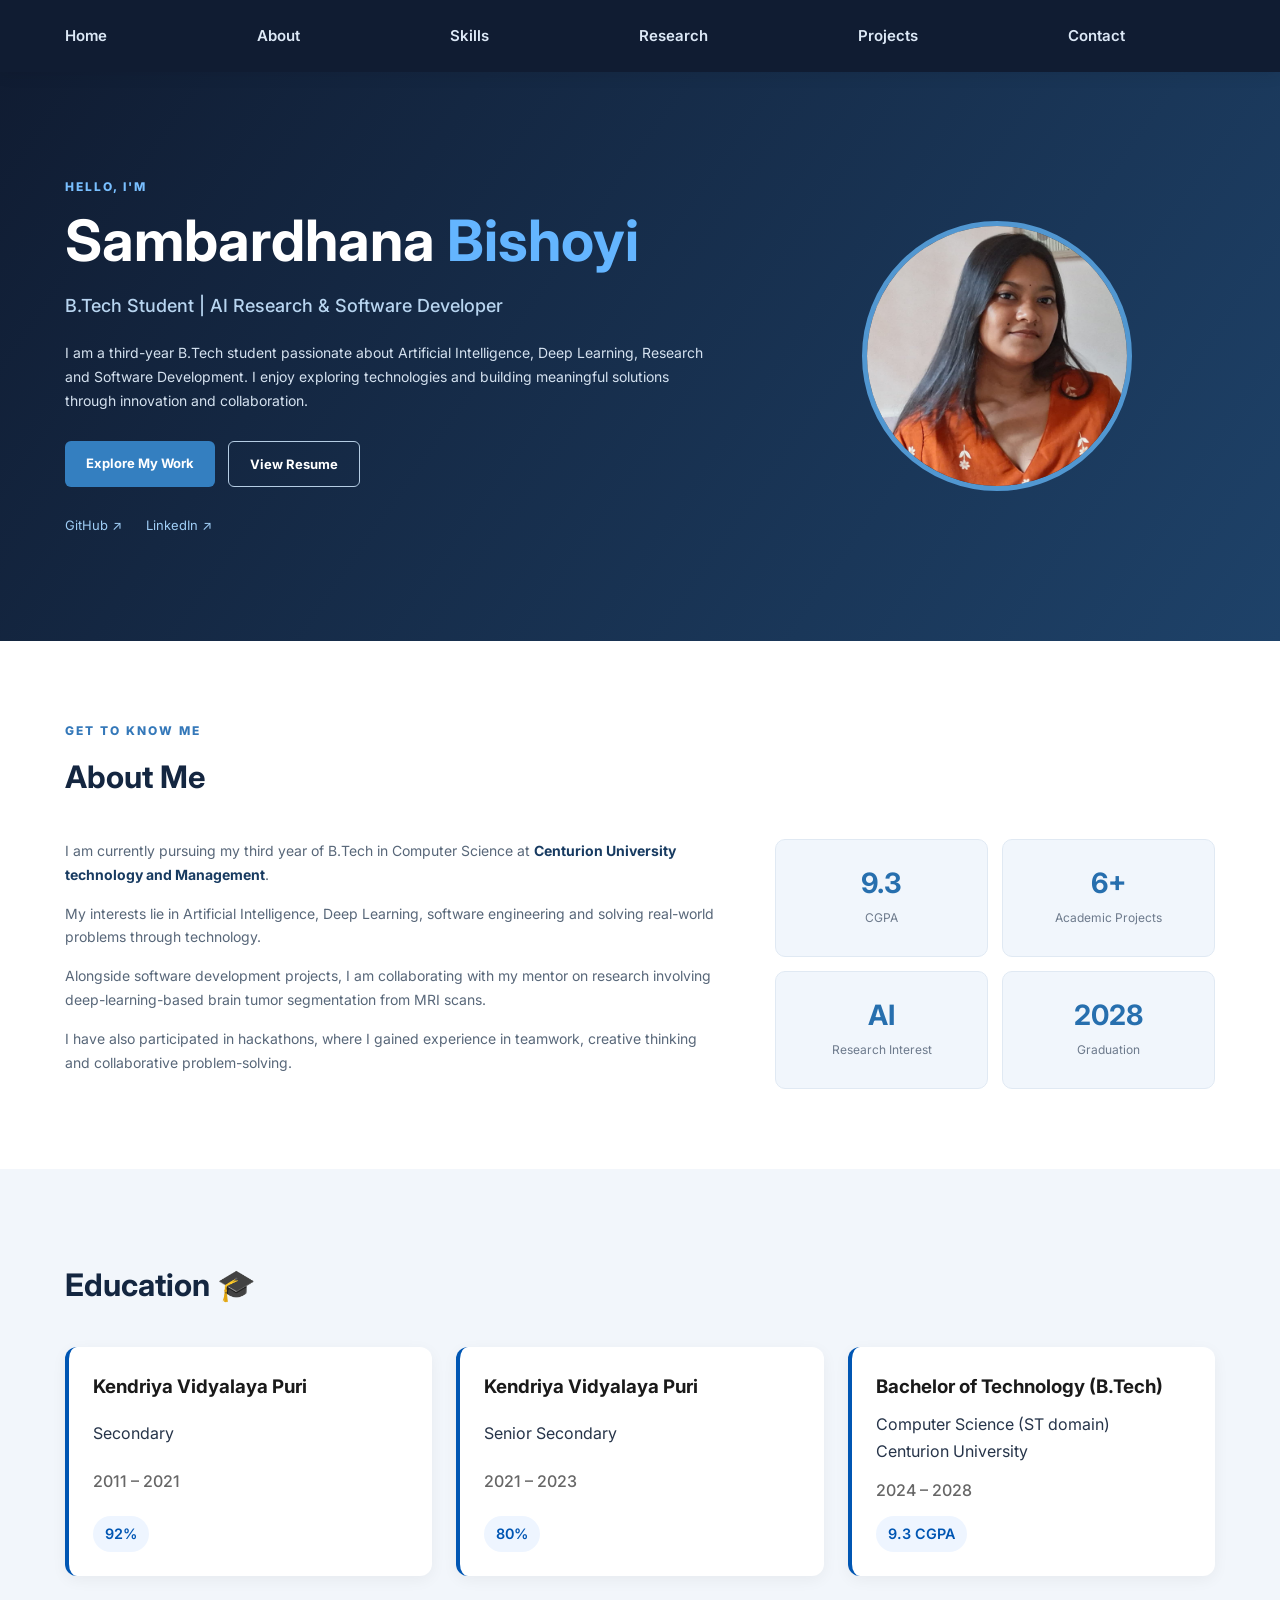
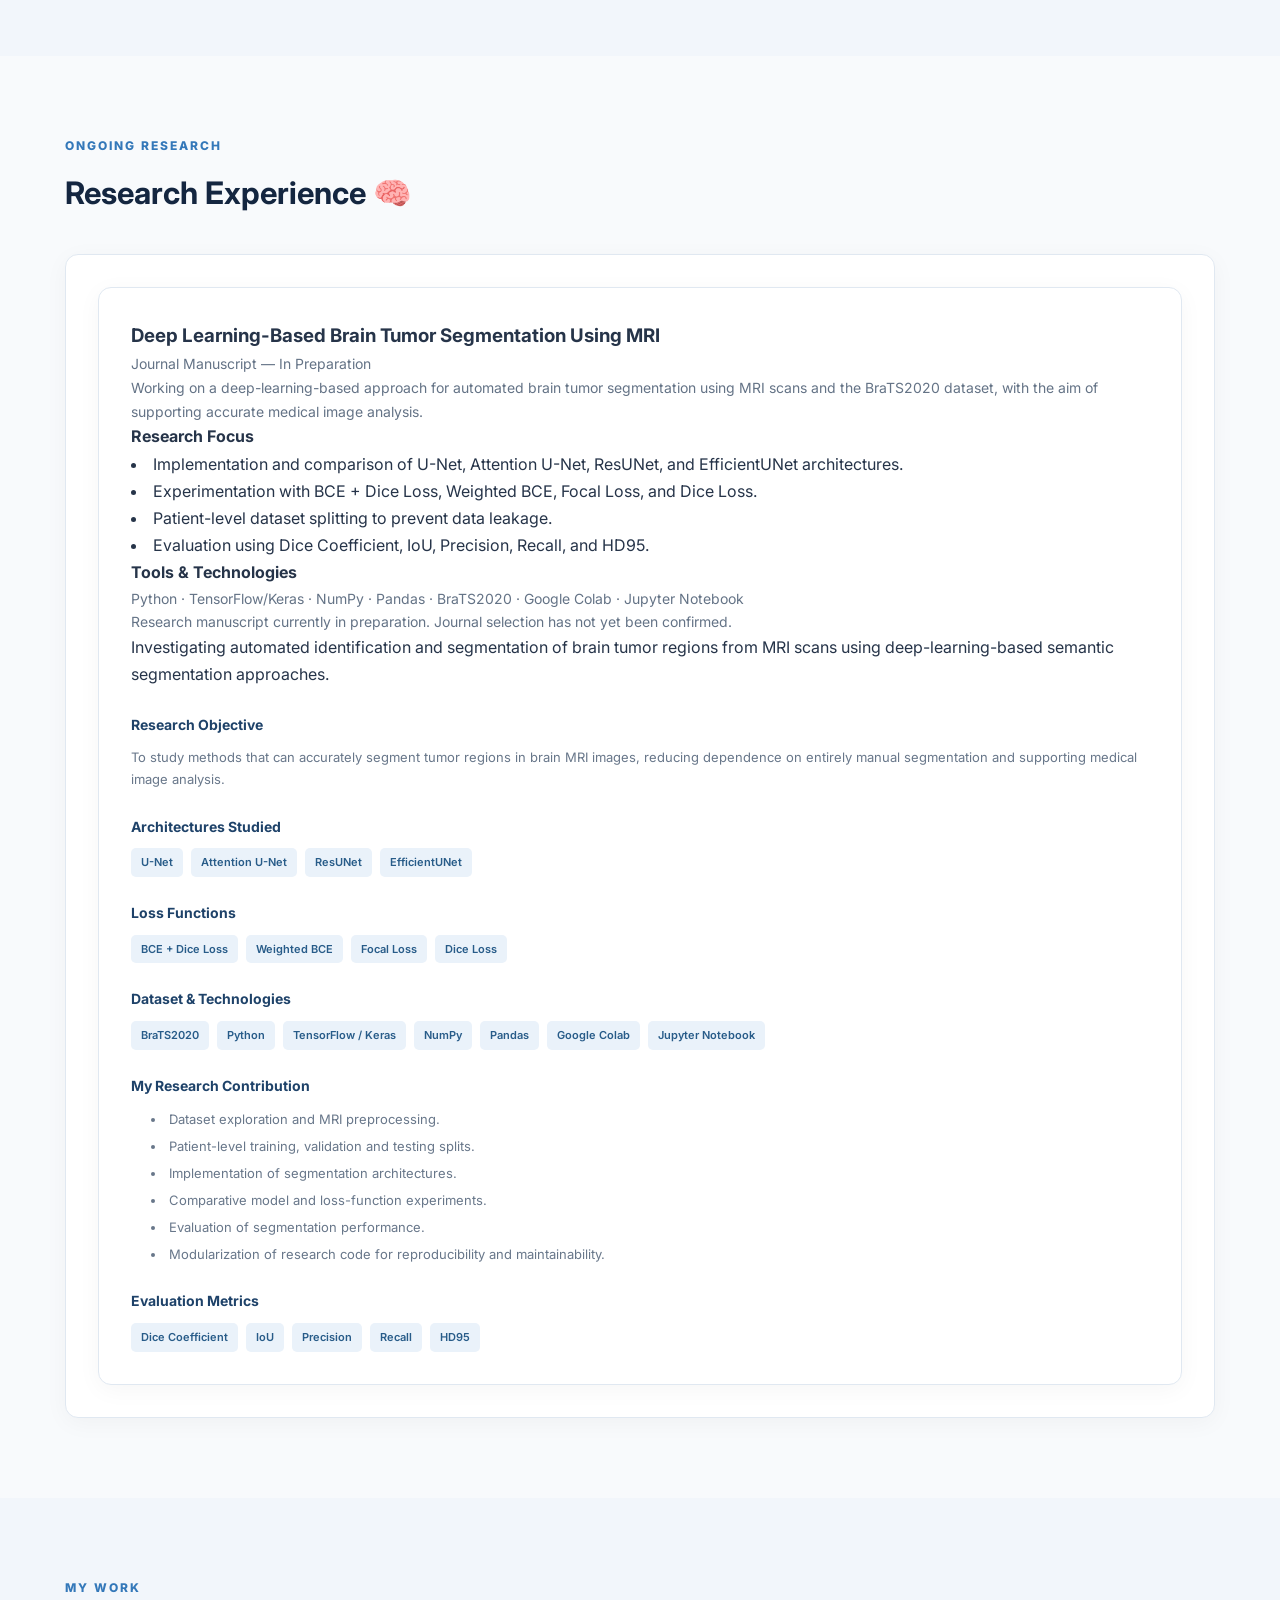
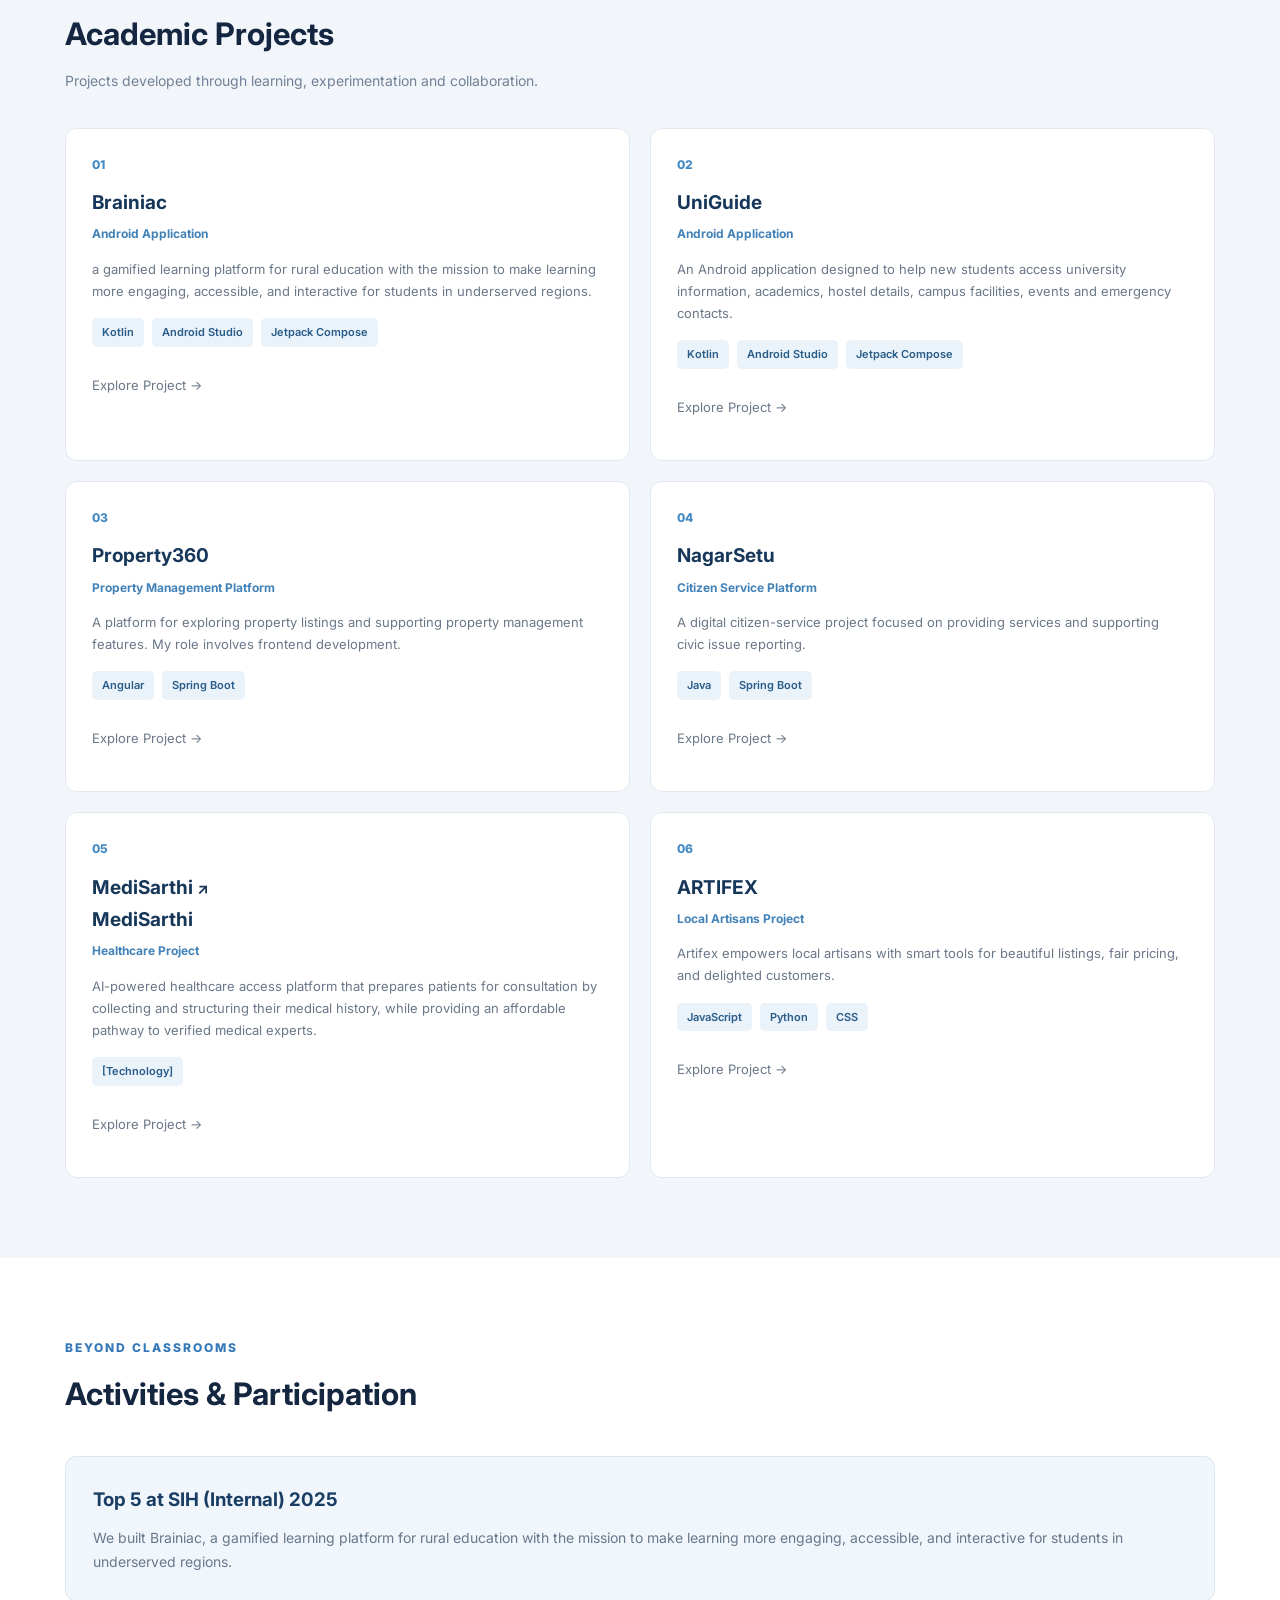
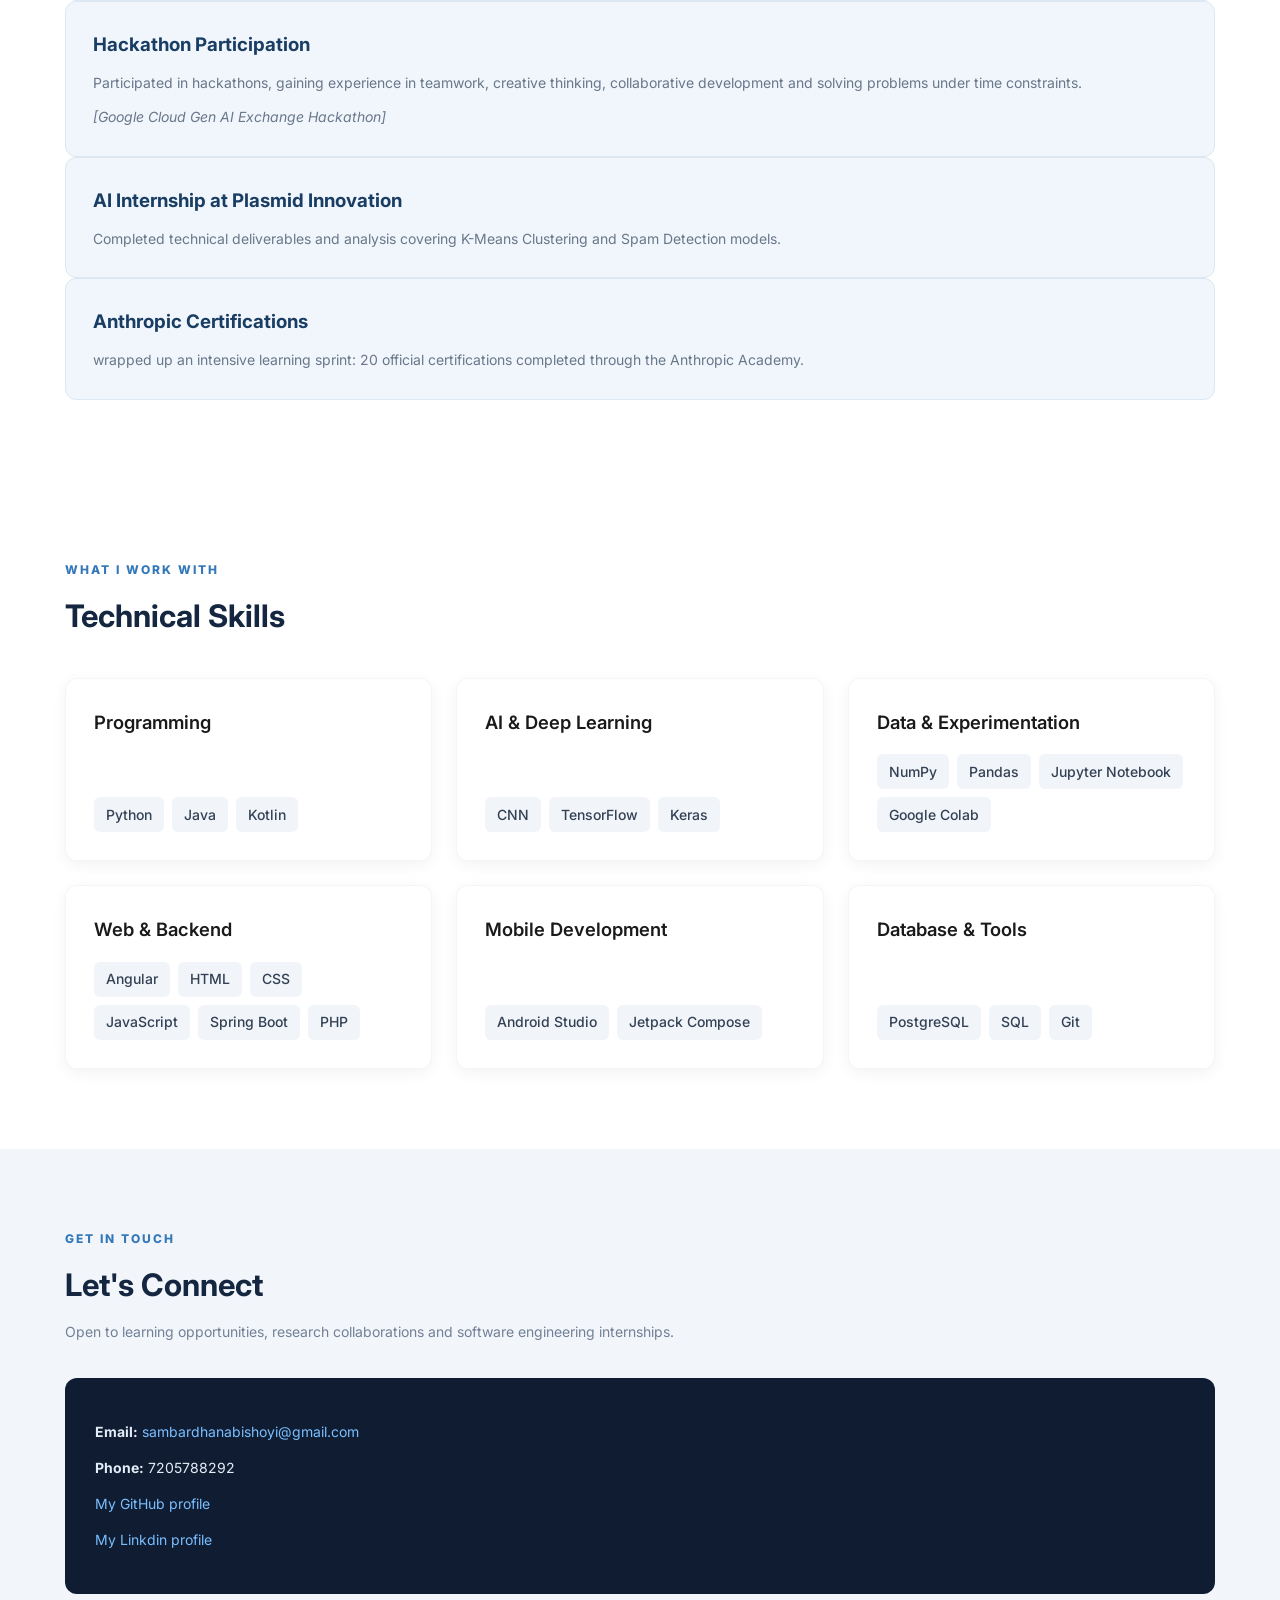
==== index.html @ 6367c824 "update" ====
<!DOCTYPE html>
<html lang="en">
<head>
    <meta charset="UTF-8">
    <meta name="viewport" content="width=device-width, initial-scale=1.0">
    <meta name="description" content="Portfolio of a Computer Science student focused on AI research and software development.">
    <title>Sambardhana Bishoyi | Portfolio</title>

    <link rel="stylesheet" href="style.css">

    <link rel="preconnect" href="https://fonts.googleapis.com">
    <link rel="preconnect" href="https://fonts.gstatic.com" crossorigin>
    <link href="https://fonts.googleapis.com/css2?family=Inter:wght@400;500;600;700;800&display=swap" rel="stylesheet">
</head>
<body>

    <!-- NAVBAR -->
    <header>
        <nav class="navbar container">
            <!-- <a href="#home" class="logo">SB<span></span></a> -->

            <button class="menu-toggle" id="menuToggle" aria-label="Toggle navigation">
                ☰
            </button>

            <ul class="nav-links" id="navLinks">
                <li><a href="#home">Home</a></li>
                <li><a href="#about">About</a></li>
                <li><a href="#skills">Skills</a></li>
                <li><a href="#research">Research</a></li>
                <li><a href="#projects">Projects</a></li>
                <li><a href="#contact">Contact</a></li>
            </ul>
        </nav>
    </header>

    <main>

        <!-- HERO SECTION -->
        <section class="hero" id="home">
            <div class="container hero-content">

                <div class="hero-text">
                    <p class="eyebrow">HELLO, I'M</p>

                    <h1>Sambardhana <span>Bishoyi</span></h1>

                    <h2>B.Tech Student | AI Research & Software Developer</h2>

                    <p class="hero-description">
                        I am a third-year B.Tech student passionate about
                        Artificial Intelligence, Deep Learning, Research
                        and Software Development. I enjoy exploring
                        technologies and building meaningful solutions
                        through innovation and collaboration.
                    </p>

                    <div class="hero-buttons">
                        <a href="#projects" class="btn primary-btn">
                            Explore My Work
                        </a>

                        <a href="assests\resume.pdf" class="btn outline-btn"
                           target="_blank">
                            View Resume
                        </a>
                    </div>

                    <div class="social-links">
                        <a href="https://github.com/Sambardhana?tab=repositories" target="_blank">
                            GitHub ↗
                        </a>

                        <a href="https://www.linkedin.com/in/sambardhana-bishoyi-88167b336/"
                           target="_blank">
                            LinkedIn ↗
                        </a>

                       
                    </div>
                </div>

                <div class="hero-image">
                    <div class="profile-circle">
                        <img src="assests\photo.jpeg"
                             alt="Sambardhana Bishoyi"
                             onerror="this.style.display='none'; this.parentElement.classList.add('no-photo');">
                        <span class="profile-initials">SB</span>
                    </div>
                    <!-- <div class="floating-card">
                        <span>9.3 CGPA</span>
                        <small>Academic Performance</small>
                    </div> -->
                </div>

            </div>
        </section>


        <!-- ABOUT SECTION -->
        <section class="section" id="about">
            <div class="container">

                <div class="section-heading">
                    <p class="eyebrow">GET TO KNOW ME</p>
                    <h2>About Me</h2>
                </div>

                <div class="about-content">
                    <div class="about-text">
                        <p>
                            I am currently pursuing my third year of
                            B.Tech in Computer Science at
                            <strong>Centurion University technology and Management</strong>.
                        </p>

                        <p>
                            My interests lie in Artificial Intelligence,
                            Deep Learning, software engineering and
                            solving real-world problems through technology.
                        </p>

                        <p>
                            Alongside software development projects,
                            I am collaborating with my mentor on research
                            involving deep-learning-based brain tumor
                            segmentation from MRI scans.
                        </p>

                        <p>
                            I have also participated in hackathons,
                            where I gained experience in teamwork,
                            creative thinking and collaborative
                            problem-solving.
                        </p>
                    </div>

                    <div class="about-stats">
                        <div class="stat-card">
                            <h3>9.3</h3>
                            <p>CGPA</p>
                        </div>

                        <div class="stat-card">
                            <h3>6+</h3>
                            <p>Academic Projects</p>
                        </div>

                        <div class="stat-card">
                            <h3>AI</h3>
                            <p>Research Interest</p>
                        </div>

                        <div class="stat-card">
                            <h3>2028</h3>
                            <p>Graduation </p>
                        </div>
                    </div>
                </div>

            </div>
        </section>

<!-- EDUCATION -->
<section class="section light-section" id="education">
    <div class="container">

        <div class="section-heading">
            <p class="eyebrow"></p>
            <h2>Education 🎓</h2>
            <div class="education-icon"></div>
        </div>

        <!-- Container wrapper for cards -->
        <div class="education-grid">

            <div class="edu-box">
                <h3>Kendriya Vidyalaya Puri</h3>
                <p>Secondary</p>
                <p class="education-year">2011 – 2021</p>
                <span class="cgpa">92%</span>
            </div>

            <div class="edu-box">
                <h3>Kendriya Vidyalaya Puri</h3>
                <p>Senior Secondary</p>
                <p class="education-year">2021 – 2023</p>
                <span class="cgpa">80%</span>
            </div>

            <div class="edu-box">
                <h3>Bachelor of Technology (B.Tech)</h3>
                <p>Computer Science (ST domain)</p>
                <p>Centurion University</p>
                <p class="education-year">2024 – 2028</p>
                <span class="cgpa">9.3 CGPA</span>
            </div>

        </div>

    </div>
</section>


        <!-- RESEARCH -->
        <section class="section research-section" id="research">
            <div class="container">

                <div class="section-heading">
                    <p class="eyebrow">ONGOING RESEARCH</p>
                    <h2>Research Experience 🧠</h2>
                    
                </div>

                <div class="research-card">

                  <div class="research-card">

    <h3>
        Deep Learning-Based Brain Tumor Segmentation Using MRI
    </h3>

    <p class="research-status">
        Journal Manuscript — In Preparation
    </p>

    <p>
        Working on a deep-learning-based approach for automated
        brain tumor segmentation using MRI scans and the BraTS2020
        dataset, with the aim of supporting accurate medical
        image analysis.
    </p>

    <h4>Research Focus</h4>
    <ul>
        <li>
            Implementation and comparison of U-Net, Attention U-Net,
            ResUNet, and EfficientUNet architectures.
        </li>
        <li>
            Experimentation with BCE + Dice Loss, Weighted BCE,
            Focal Loss, and Dice Loss.
        </li>
        <li>
            Patient-level dataset splitting to prevent data leakage.
        </li>
        <li>
            Evaluation using Dice Coefficient, IoU, Precision,
            Recall, and HD95.
        </li>
    </ul>

    <h4>Tools & Technologies</h4>
    <p>
        Python · TensorFlow/Keras · NumPy · Pandas ·
        BraTS2020 · Google Colab · Jupyter Notebook
    </p>

    <p class="publication-note">
        Research manuscript currently in preparation.
        Journal selection has not yet been confirmed.
    </p>
    <div>
                            
                         

                    <p>
                        Investigating automated identification and
                        segmentation of brain tumor regions from MRI scans
                        using deep-learning-based semantic segmentation
                        approaches.
                    </p>

                    <div class="research-block">
                        <h4>Research Objective</h4>
                        <p>
                            To study methods that can accurately segment
                            tumor regions in brain MRI images, reducing
                            dependence on entirely manual segmentation
                            and supporting medical image analysis.
                        </p>
                    </div>

                    <div class="research-block">
                        <h4>Architectures Studied</h4>
                        <div class="tags">
                            <span>U-Net</span>
                            <span>Attention U-Net</span>
                            <span>ResUNet</span>
                            <span>EfficientUNet</span>
                        </div>
                    </div>

                    <div class="research-block">
                        <h4>Loss Functions</h4>
                        <div class="tags">
                            <span>BCE + Dice Loss</span>
                            <span>Weighted BCE</span>
                            <span>Focal Loss</span>
                            <span>Dice Loss</span>
                        </div>
                    </div>

                    <div class="research-block">
                        <h4>Dataset & Technologies</h4>
                        <div class="tags">
                            <span>BraTS2020</span>
                            <span>Python</span>
                            <span>TensorFlow / Keras</span>
                            <span>NumPy</span>
                            <span>Pandas</span>
                            <span>Google Colab</span>
                            <span>Jupyter Notebook</span>
                        </div>
                    </div>

                    <div class="research-block">
                        <h4>My Research Contribution</h4>
                        <ul>
                            <li>Dataset exploration and MRI preprocessing.</li>
                            <li>Patient-level training, validation and testing splits.</li>
                            <li>Implementation of segmentation architectures.</li>
                            <li>Comparative model and loss-function experiments.</li>
                            <li>Evaluation of segmentation performance.</li>
                            <li>Modularization of research code for reproducibility and maintainability.</li>
                        </ul>
                    </div>

                    <div class="research-block">
                        <h4>Evaluation Metrics</h4>
                        <div class="tags">
                            <span>Dice Coefficient</span>
                            <span>IoU</span>
                            <span>Precision</span>
                            <span>Recall</span>
                            <span>HD95</span>
                        </div>
                    </div>

                    

                </div>
</div>
                    
                        
            </div>
        </section>


        <!-- PROJECTS -->
        <section class="section light-section" id="projects">
            <div class="container">

                <div class="section-heading">
                    <p class="eyebrow">MY WORK</p>
                    <h2>Academic Projects</h2>
                    <p class="section-subtitle">
                        Projects developed through learning, experimentation
                        and collaboration.
                    </p>
                </div>

                <div class="projects-grid">

                  <article class="project-card">
                        <div class="project-number">01</div>
                        <h3>Brainiac</h3>
                        <p class="project-type">Android Application</p>
                        <p>
                            a gamified learning platform for rural education with the mission to make learning more engaging, accessible, and interactive for students in underserved regions.
                        </p>
                        <div class="tags">
                            <span>Kotlin</span>
                            <span>Android Studio</span>
                            <span>Jetpack Compose</span>
                        </div>
                        <br>
                          <p class="project-link-text">Explore Project →</p>
                    </article>

                   <article class="project-card">
    <a href="uniguide.html" class="project-card-link">

        <div class="project-number">02</div>

        <h3>UniGuide</h3>

        <p class="project-type">Android Application</p>

        <p>
            An Android application designed to help new
            students access university information,
            academics, hostel details, campus facilities,
            events and emergency contacts.
        </p>

        <div class="tags">
            <span>Kotlin</span>
            <span>Android Studio</span>
            <span>Jetpack Compose</span>
        </div>

        <br>
        <p class="project-link-text">Explore Project →</p>

    </a>
</article>

                    <article class="project-card">
                        <div class="project-number">03</div>
                        <h3>Property360</h3>
                        <p class="project-type">Property Management Platform</p>
                        <p>
                            A platform for exploring property listings
                            and supporting property management features.
                            My role involves frontend development.
                        </p>
                        <div class="tags">
                            <span>Angular</span>
                            <span>Spring Boot</span>
                        </div>
                        <br>
                            <p class="project-link-text">Explore Project →</p>
                    </article>

                    <article class="project-card">
                        <div class="project-number">04</div>
                        <h3>NagarSetu</h3>
                        <p class="project-type">Citizen Service Platform</p>
                        <p>
                            A digital citizen-service project focused on
                            providing services and supporting civic
                            issue reporting.
                        </p>
                        <div class="tags">
                            <span>Java</span>
                            <span>Spring Boot</span>
                        </div>
                        <br>
                          <p class="project-link-text">Explore Project →</p>
                    </article>

                    <article class="project-card">
                        <div class="project-number">05</div>
                        <h3>
                        <a href="https://medisarthi-ai-web.netlify.app/"
                         target="_blank"
                         rel="noopener noreferrer"
                         class="project-link">
                         MediSarthi <span>↗</span>
                         </a>
                        </h3>
                        <h3>MediSarthi</h3>
                        <p class="project-type">Healthcare Project</p>
                        <p>
                          AI-powered healthcare access platform that prepares patients for consultation by collecting and structuring their medical history, while providing an affordable pathway to verified medical experts.
                        </p>
                        <div class="tags">
                            <span>[Technology]</span>
                        </div>
                        <br>
                            <p class="project-link-text">Explore Project →</p>
                    </article>

                    <article class="project-card">
                        <div class="project-number">06</div>
                        <h3>ARTIFEX</h3>
                        <p class="project-type">Local Artisans Project</p>
                        <p>
                            Artifex empowers local artisans with smart tools for beautiful listings, fair pricing, and delighted customers.
                        </p>
                        <div class="tags">
                            <span>JavaScript</span>
                            <span>Python</span>
                            <span>CSS</span>
                        </div>
                        <br>
                         <p class="project-link-text">Explore Project →</p>
                    </article>

                </div>
            </div>
        </section>


        <!-- HACKATHONS -->
        <section class="section" id="activities">
            <div class="container">

                <div class="section-heading">
                    <p class="eyebrow">BEYOND CLASSROOMS</p>
                    <h2>Activities & Participation</h2>
                </div>

                <div class="activity-card">
                  <h3>Top 5 at SIH (Internal) 2025</h3>
                  <p>
                    We built Brainiac, a gamified learning platform for rural education with the mission to make learning more engaging, accessible, and interactive for students in underserved regions.
                  </p>
                </div>
                <div class="activity-card">
                    <h3>Hackathon Participation</h3>
                    <p>
                        Participated in hackathons, gaining experience
                        in teamwork, creative thinking, collaborative
                        development and solving problems under time
                        constraints.
                    </p>
                    <p class="placeholder">
                        [Google Cloud Gen AI Exchange Hackathon]
                    </p>
                </div>
                <div class="activity-card">
                  <h3>AI Internship at Plasmid Innovation</h3>
                  <p>
                    Completed technical deliverables and analysis covering K-Means Clustering and Spam Detection models.
                  </p>
                </div>

                <div class="activity-card">
                  <h3>Anthropic Certifications</h3>
                  <p>
                      wrapped up an intensive learning sprint: 20 official certifications completed through the Anthropic Academy.
                  </p>
                </div>
            </div>
        </section>

        
        <!-- SKILLS -->
        <section class="section" id="skills">
            <div class="container">

                <div class="section-heading">
                    <p class="eyebrow">WHAT I WORK WITH</p>
                    <h2>Technical Skills</h2>
                </div>

                <div class="skills-grid">

                    <div class="skill-card">
                        <h3>Programming</h3>
                        <div class="tags">
                            <span>Python</span>
                            <span>Java</span>
                            <span>Kotlin</span>
                        </div>
                    </div>

                    <div class="skill-card">
                        <h3>AI & Deep Learning</h3>
                        <div class="tags">
                            <span>CNN</span>
                            <span>TensorFlow</span>
                            <span>Keras</span>
                        </div>
                    </div>

                    <div class="skill-card">
                        <h3>Data & Experimentation</h3>
                        <div class="tags">
                            <span>NumPy</span>
                            <span>Pandas</span>
                            <span>Jupyter Notebook</span>
                            <span>Google Colab</span>
                        </div>
                    </div>

                    <div class="skill-card">
                        <h3>Web & Backend</h3>
                        <div class="tags">
                            <span>Angular</span>
                            <span>HTML</span>
                            <span>CSS</span>
                            <span>JavaScript</span>
                            <span>Spring Boot</span>
                            <span>PHP</span>
                        </div>
                    </div>

                    <div class="skill-card">
                        <h3>Mobile Development</h3>
                        <div class="tags">
                            <span>Android Studio</span>
                            <span>Jetpack Compose</span>
                        </div>
                    </div>

                    <div class="skill-card">
                        <h3>Database & Tools</h3>
                        <div class="tags">
                            <span>PostgreSQL</span>
                            <span>SQL</span>
                            <span>Git</span>
                            
                        </div>
                    </div>

                </div>
            </div>
        </section>


        <!-- CONTACT -->
        <section class="section contact-section" id="contact">
            <div class="container">

                <div class="section-heading">
                    <p class="eyebrow">GET IN TOUCH</p>
                    <h2>Let's Connect</h2>
                    <p class="section-subtitle">
                        Open to learning opportunities, research
                        collaborations and software engineering internships.
                    </p>
                </div>

                <div class="contact-card">
                    <p><strong>Email:</strong>
                        <a href="mailto:sambardhanabishoyi@gmail.com">
                            sambardhanabishoyi@gmail.com
                        </a>
                    </p>

                    <p><strong>Phone:</strong> 7205788292</p>

                    <p><strong></strong>
                        <a href="https://github.com/Sambardhana" target="_blank">
                            My GitHub profile
                        </a>
                    </p>

                    <p><strong></strong>
                        <a href="https://www.linkedin.com/in/sambardhana-bishoyi-88167b336/"
                           target="_blank">
                            My Linkdin profile
                        </a>
                    </p>
                </div>

            </div>
        </section>

    </main>

    <!-- FOOTER -->
    <!-- <footer>
        <div class="container">
            <p> Sambardhana Bishoyi</p>
             <p>Designed with curiosity and a passion for technology.</p>
        </div>
    </footer> -->

    <script src="script.js"></script>
</body>
</html>
---- style.css ----
/* ==============================
   GLOBAL STYLES
================================= */

* {
    margin: 0;
    padding: 0;
    box-sizing: border-box;
}

html {
    scroll-behavior: smooth;
    scroll-padding-top: 85px;
}

body {
    font-family: 'Inter', sans-serif;
    color: #263449;
    background: #ffffff;
    line-height: 1.7;
}

.container {
    width: 90%;
    max-width: 1150px;
    margin: auto;
}

a {
    text-decoration: none;
}

ul {
    list-style-position: inside;
}

section {
    scroll-margin-top: 75px;
}

.eyebrow {
    color: #3478b9;
    font-size: 12px;
    font-weight: 800;
    letter-spacing: 2px;
    margin-bottom: 10px;
}

/* ==============================
   NAVBAR
================================= */

header {
    background: #101c32;
    position: sticky;
    top: 0;
    z-index: 1000;
    box-shadow: 0 3px 15px rgba(0,0,0,0.08);
}

.navbar {
    min-height: 72px;
    display: flex;
    justify-content: space-between;
    align-items: center;
}

.logo {
    font-size: 27px;
    color: white;
    font-weight: 800;
}

.logo span {
    color: #53a4e8;
}

.nav-links {
    display: flex;
    gap: 150px;
    list-style: none;
}

.nav-links a {
    color: #dce8f6;
    font-size: 15px;
    font-weight: 600;
    transition: 0.3s;
}

.nav-links a:hover {
    color: #65b5ff;
}

.menu-toggle {
    display: none;
    background: none;
    color: white;
    border: none;
    font-size: 27px;
    cursor: pointer;
}

/* ==============================
   HERO SECTION
================================= */

.hero {
    background: linear-gradient(125deg, #101c32, #1e4269);
    color: white;
    padding: 105px 0;
}

.hero-content {
    display: grid;
    grid-template-columns: 1.5fr 1fr;
    align-items: center;
    gap: 60px;
}

.hero .eyebrow {
    color: #79bfff;
}

.hero h1 {
    font-size: clamp(36px, 5vw, 57px);
    line-height: 1.2;
    margin-bottom: 15px;
}

.hero h1 span {
    color: #64b5ff;
}

.hero h2 {
    font-size: 18px;
    font-weight: 500;
    color: #b8d5f0;
    margin-bottom: 20px;
}

.hero-description {
    color: #d4e1ef;
    max-width: 650px;
    font-size: 14px;
}

.hero-buttons {
    display: flex;
    flex-wrap: wrap;
    gap: 13px;
    margin-top: 28px;
}

.btn {
    padding: 11px 21px;
    border-radius: 6px;
    font-size: 13px;
    font-weight: 700;
    display: inline-block;
    transition: 0.3s;
}

.primary-btn {
    background: #347fc0;
    color: white;
}

.primary-btn:hover {
    background: #2368a7;
    transform: translateY(-3px);
}

.outline-btn {
    border: 1px solid #b5cde4;
    color: white;
}

.outline-btn:hover {
    background: white;
    color: #101c32;
}

.social-links {
    display: flex;
    gap: 24px;
    margin-top: 27px;
}

.social-links a {
    color: #9fcdf5;
    font-size: 13px;
}

.social-links a:hover {
    color: white;
}

/* PROFILE IMAGE */

.hero-image {
    position: relative;
    display: flex;
    justify-content: center;
    align-items: center;
}

.profile-circle {
    width: 270px;
    height: 270px;
    border: 5px solid #5197d1;
    border-radius: 50%;
    overflow: hidden;
    background: #263e5c;
    display: flex;
    justify-content: center;
    align-items: center;
}

.profile-circle img {
    width: 100%;
    height: 100%;
    object-fit: cover;
}

.profile-initials {
    display: none;
    font-size: 65px;
    font-weight: 800;
    color: white;
}

.profile-circle.no-photo .profile-initials {
    display: block;
}

.floating-card {
    position: absolute;
    bottom: -18px;
    right: 0;
    background: white;
    color: #101c32;
    padding: 13px 20px;
    border-radius: 9px;
    box-shadow: 0 5px 25px rgba(0,0,0,0.15);
}

.floating-card span {
    display: block;
    color: #236da9;
    font-size: 21px;
    font-weight: 800;
}

.floating-card small {
    color: #6c7a8c;
    font-size: 11px;
}

/* ==============================
   COMMON SECTION STYLES
================================= */

.section {
    padding: 80px 0;
    gap: 26px;
}

.light-section {
    background: #f2f6fb;
}

.section-heading {
    margin-bottom: 35px;

}

.section-heading h2 {
    font-size: 31px;
    color: #142640;
}

.section-subtitle {
    color: #718096;
    margin-top: 8px;
    font-size: 14px;
}

/* ==============================
   ABOUT
================================= */

.about-content {
    display: grid;
    grid-template-columns: 1.5fr 1fr;
    gap: 50px;
}

.about-text p {
    margin-bottom: 15px;
    font-size: 14px;
    color: #586779;
}

.about-text strong {
    color: #183b61;
}

.about-stats {
    display: grid;
    grid-template-columns: repeat(2, 1fr);
    gap: 14px;
}

.stat-card {
    background: #f1f6fc;
    border: 1px solid #e0e9f3;
    border-radius: 10px;
    padding: 20px;
    text-align: center;
}

.stat-card h3 {
    font-size: 28px;
    color: #276fae;
}

.stat-card p {
    color: #6d7a8c;
    font-size: 12px;
}

/* ==============================
   EDUCATION
================================= */

.education-card {
    display: flex;
    gap: 22px;
    align-items: flex-start;
    background: white;
    padding: 28px;
    border-radius: 12px;
    border-left: 4px solid #347fc0;
    box-shadow: 0 4px 20px rgba(0,0,0,0.04);
}

.education-icon {
    font-size: 35px;
}

.education-card h3 {
    color: #17375a;
    margin-bottom: 5px;
}

.education-card p {
    font-size: 14px;
    color: #68778a;
}

.education-year {
    margin: 7px 0;
}

.cgpa {
    display: inline-block;
    background: #e6f1fc;
    color: #246ca9;
    padding: 5px 13px;
    border-radius: 20px;
    font-size: 12px;
    font-weight: 700;
}

/* ==============================
   SKILLS
================================= */

.skills-grid {
    display: grid;
    grid-template-columns: repeat(3, 1fr);
    gap: 18px;
}

.skill-card {
    border: 1px solid #e1e8f0;
    padding: 23px;
    border-radius: 11px;
    transition: 0.3s;
}

.skill-card:hover {
    transform: translateY(-5px);
    box-shadow: 0 8px 25px rgba(0,0,0,0.07);
}

.skill-card h3 {
    font-size: 15px;
    color: #193a60;
    margin-bottom: 15px;
}

/* TAGS */

.tags {
    display: flex;
    flex-wrap: wrap;
    gap: 8px;
}

.tags span {
    display: inline-block;
    background: #eaf2fa;
    color: #285c89;
    border-radius: 5px;
    padding: 5px 10px;
    font-size: 11px;
    font-weight: 600;
}

/* ==============================
   RESEARCH
================================= */

.research-section {
    background: #f8fafc;
}

.research-card {
    background: white;
    border: 1px solid #e0e8f1;
    border-radius: 13px;
    padding: 32px;
    box-shadow: 0 5px 25px rgba(0,0,0,0.04);
}

.research-header {
    display: flex;
    justify-content: space-between;
    gap: 15px;
    align-items: center;
    margin-bottom: 18px;
}

.research-label {
    color: #2775b8;
    font-size: 11px;
    font-weight: 800;
    letter-spacing: 1.5px;
}

.research-header h3 {
    color: #17375a;
    font-size: 21px;
    margin-top: 8px;
}

.research-icon {
    font-size: 42px;
}

.research-card > p {
    font-size: 14px;
    color: #647386;
}

.research-block {
    margin-top: 24px;
}

.research-block h4 {
    color: #1e4269;
    font-size: 14px;
    margin-bottom: 10px;
}

.research-block p,
.research-block li {
    color: #68778a;
    font-size: 13px;
}

.research-block ul {
    padding-left: 20px;
}

.research-block li {
    margin-bottom: 5px;
}

.research-footer {
    margin-top: 25px;
    background: #eef5fc;
    padding: 15px;
    border-radius: 7px;
    font-size: 13px;
    color: #365b80;
}

/* ==============================
   PROJECTS
================================= */

.projects-grid {
    display: grid;
    grid-template-columns: repeat(2, 1fr);
    gap: 20px;
}

.project-card {
    background: white;
    padding: 26px;
    border-radius: 12px;
    border: 1px solid #e1e8f0;
    position: relative;
    transition: 0.3s;
}

.project-card:hover {
    transform: translateY(-6px);
    box-shadow: 0 10px 25px rgba(25,55,90,0.09);
}

.project-number {
    font-size: 12px;
    color: #4389c4;
    font-weight: 800;
    margin-bottom: 12px;
}

.project-card h3 {
    color: #17375a;
    font-size: 19px;
}

.project-type {
    color: #4282b8 !important;
    font-size: 12px !important;
    font-weight: 700;
    margin: 5px 0 13px !important;
}

.project-card p {
    color: #6b7889;
    font-size: 13px;
    margin-bottom: 16px;
}

/* ==============================
   ACTIVITIES
================================= */

.activity-card {
    background: #f1f6fc;
    border: 1px solid #dce7f1;
    padding: 27px;
    border-radius: 11px;
}

.activity-card h3 {
    color: #193d63;
    margin-bottom: 10px;
}

.activity-card p {
    font-size: 14px;
    color: #68778a;
}

.activity-card .placeholder {
    margin-top: 10px;
    font-style: italic;
}

/* ==============================
   CONTACT
================================= */

.contact-section {
    background: #f2f6fb;
}

.contact-card {
    background: #101c32;
    color: #e3edf8;
    padding: 30px;
    border-radius: 12px;
}

.contact-card p {
    margin: 12px 0;
    font-size: 14px;
}

.contact-card a {
    color: #79bfff;
    transition: 0.3s;
}

.contact-card a:hover {
    color: white;
}

/* ==============================
   FOOTER
================================= */

footer {
    background: #0a1425;
    color: #9cabbc;
    padding: 24px 0;
    text-align: center;
    font-size: 12px;
}

footer p + p {
    margin-top: 4px;
}

/* ==============================
   ANIMATION
================================= */

.project-card,
.skill-card,
.stat-card,
.education-card,
.research-card {
    animation: fadeUp 0.7s ease both;
}

@keyframes fadeUp {
    from {
        opacity: 0;
        transform: translateY(18px);
    }

    to {
        opacity: 1;
        transform: translateY(0);
    }
}

/* ==============================
   RESPONSIVE DESIGN
================================= */

@media (max-width: 900px) {

    .hero-content {
        grid-template-columns: 1fr;
        text-align: center;
    }

    .hero-description {
        margin: auto;
    }

    .hero-buttons,
    .social-links {
        justify-content: center;
    }

    .hero-image {
        margin-top: 35px;
    }

    .about-content {
        grid-template-columns: 1fr;
    }

    .skills-grid {
        grid-template-columns: repeat(2, 1fr);
    }

}

@media (max-width: 650px) {

    .menu-toggle {
        display: block;
    }

    .navbar {
        position: relative;
    }

    .nav-links {
        display: none;
        flex-direction: column;
        position: absolute;
        top: 72px;
        left: 0;
        width: 100%;
        background: #101c32;
        padding: 22px 5%;
        gap: 18px;
    }

    .nav-links.active {
        display: flex;
    }

    .hero {
        padding: 65px 0;
    }

    .hero h1 {
        font-size: 36px;
    }

    .profile-circle {
        width: 210px;
        height: 210px;
    }

    .floating-card {
        right: -5px;
    }

    .section {
        padding: 60px 0;
    }

    .skills-grid,
    .projects-grid {
        grid-template-columns: 1fr;
    }

    .research-card {
        padding: 20px;
    }

    .research-header h3 {
        font-size: 17px;
    }

    .education-card {
        padding: 20px;
    }
}

.reveal {
    opacity: 0;
    transform: translateY(25px);
    transition: opacity 0.7s ease, transform 0.7s ease;
    animation: none;
}

.reveal.visible {
    opacity: 1;
    transform: translateY(0);
}
/* Container layout */
.education-grid {
    display: grid;
    grid-template-columns: repeat(auto-fit, minmax(280px, 1fr));
    gap: 1.5rem;
    margin-top: 2rem;
}

/* Individual Card/Box */
.edu-box {
    background: #ffffff;
    border-radius: 12px;
    padding: 1.5rem;
    box-shadow: 0 4px 15px rgba(0, 0, 0, 0.05);
    border-left: 4px solid #0056b3; /* Optional accent border */
    display: flex;
    flex-direction: column;
    justify-content: space-between;
    transition: transform 0.2s ease, box-shadow 0.2s ease;
}

.edu-box:hover {
    transform: translateY(-4px);
    box-shadow: 0 8px 25px rgba(0, 0, 0, 0.1);
}

.edu-box h3 {
    margin-bottom: 0.5rem;
    color: #1a1a1a;
}

.education-year {
    color: #666;
    font-weight: 500;
    margin: 0.75rem 0;
}

.cgpa {
    display: inline-block;
    background: #eef5ff;
    color: #0056b3;
    padding: 0.35rem 0.75rem;
    border-radius: 20px;
    font-weight: 600;
    font-size: 0.9rem;
    width: fit-content;
}
/* Skills Grid Layout */
.skills-grid {
    display: grid;
    grid-template-columns: repeat(auto-fit, minmax(300px, 1fr));
    gap: 1.5rem;
    align-items: stretch; /* Forces all cards in a row to match height */
}

/* Individual Skill Card */
.skill-card {
    background: #ffffff;
    border-radius: 12px;
    padding: 1.75rem;
    box-shadow: 0 4px 15px rgba(0, 0, 0, 0.05);
    border: 1px solid rgba(0, 0, 0, 0.04);
    display: flex;
    flex-direction: column;
    justify-content: space-between; /* Pushes content cleanly */
    height: 100%;
    transition: transform 0.2s ease, box-shadow 0.2s ease;
}

.skill-card:hover {
    transform: translateY(-4px);
    box-shadow: 0 8px 25px rgba(0, 0, 0, 0.08);
}

/* Card Heading */
.skill-card h3 {
    font-size: 1.15rem;
    color: #1a1a1a;
    margin-bottom: 1rem;
    font-weight: 600;
}

/* Tags Container */
.skill-card .tags {
    display: flex;
    flex-wrap: wrap;
    gap: 0.5rem;
    margin-top: auto; /* Aligns tags consistently at the bottom if card stretches */
}

/* Individual Skill Tag Style */
.skill-card .tags span {
    background: #f1f5f9;
    color: #334155;
    padding: 0.35rem 0.75rem;
    border-radius: 6px;
    font-size: 0.875rem;
    font-weight: 500;
}
.project-link {
    color: inherit;
    text-decoration: none;
    transition: color 0.3s ease;
}

.project-link:hover {
    color: #e67e22;
}

.project-link span {
    font-size: 0.8em;
}
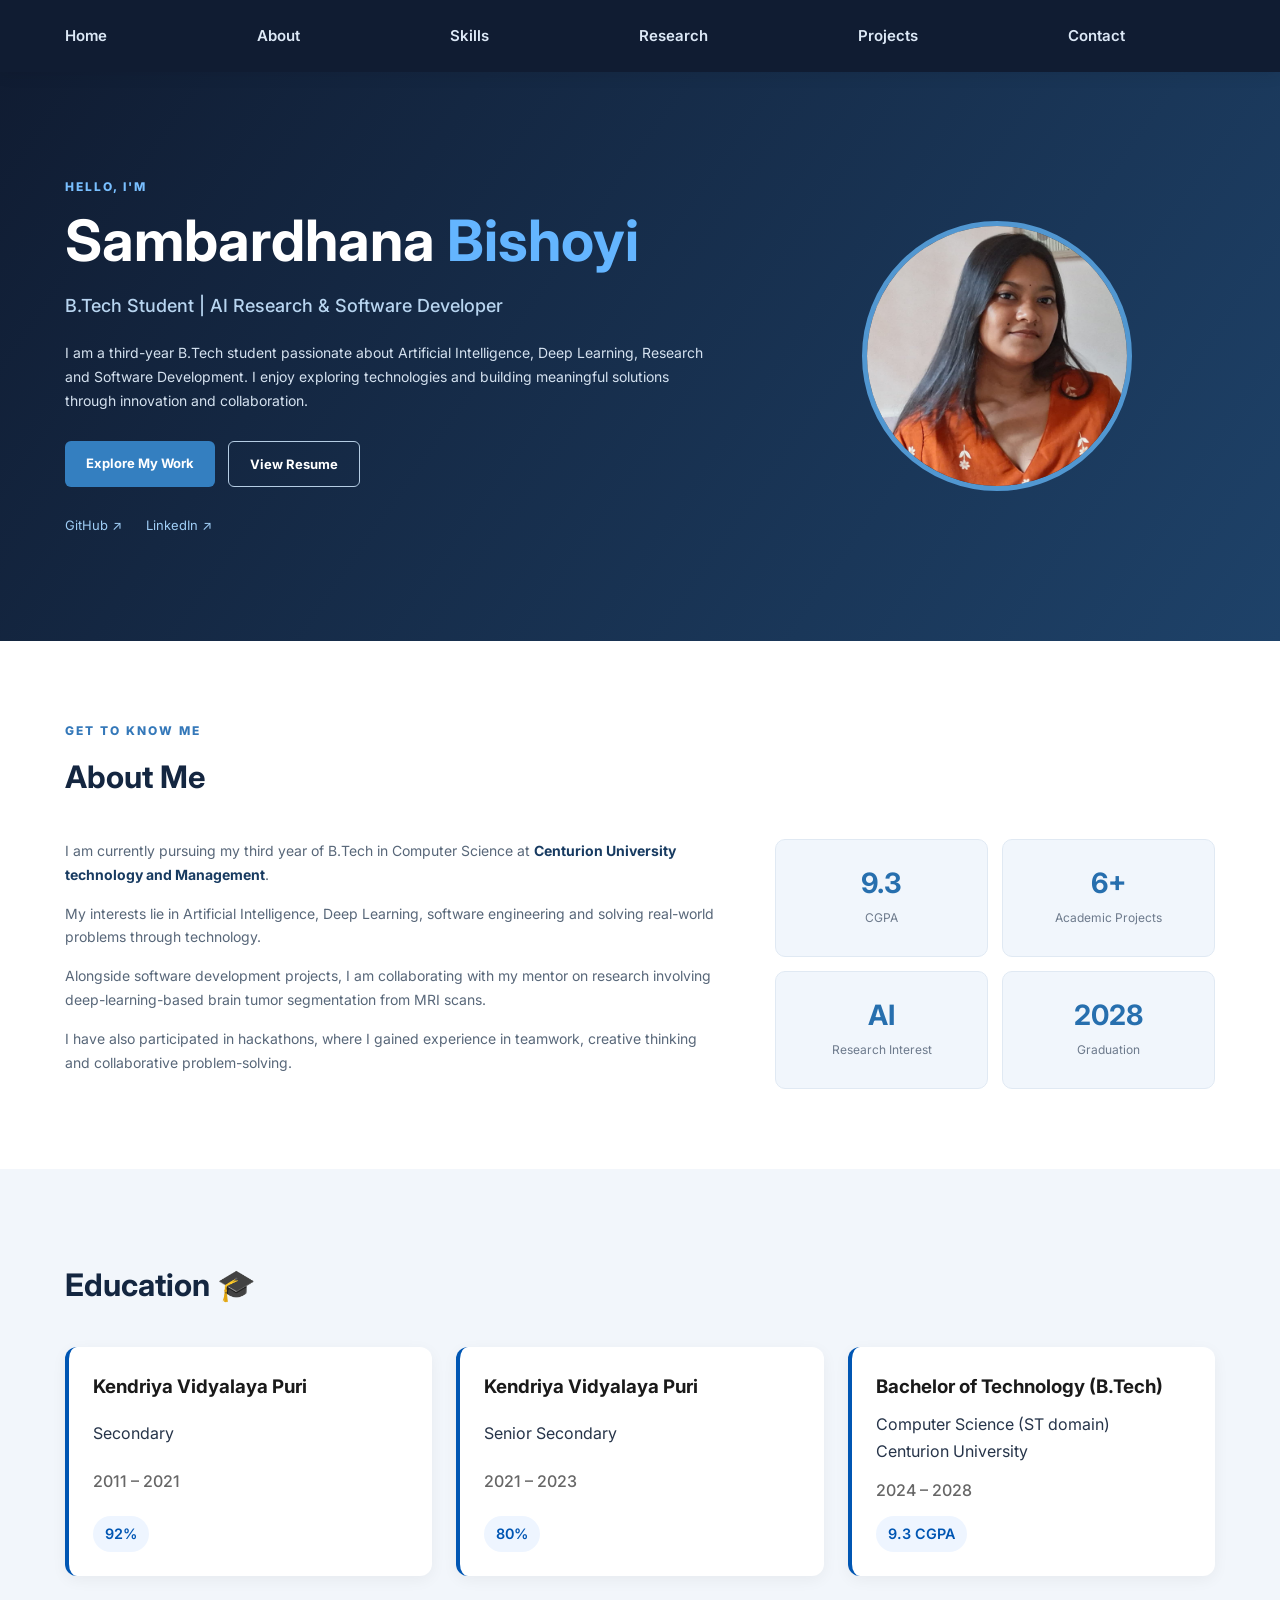
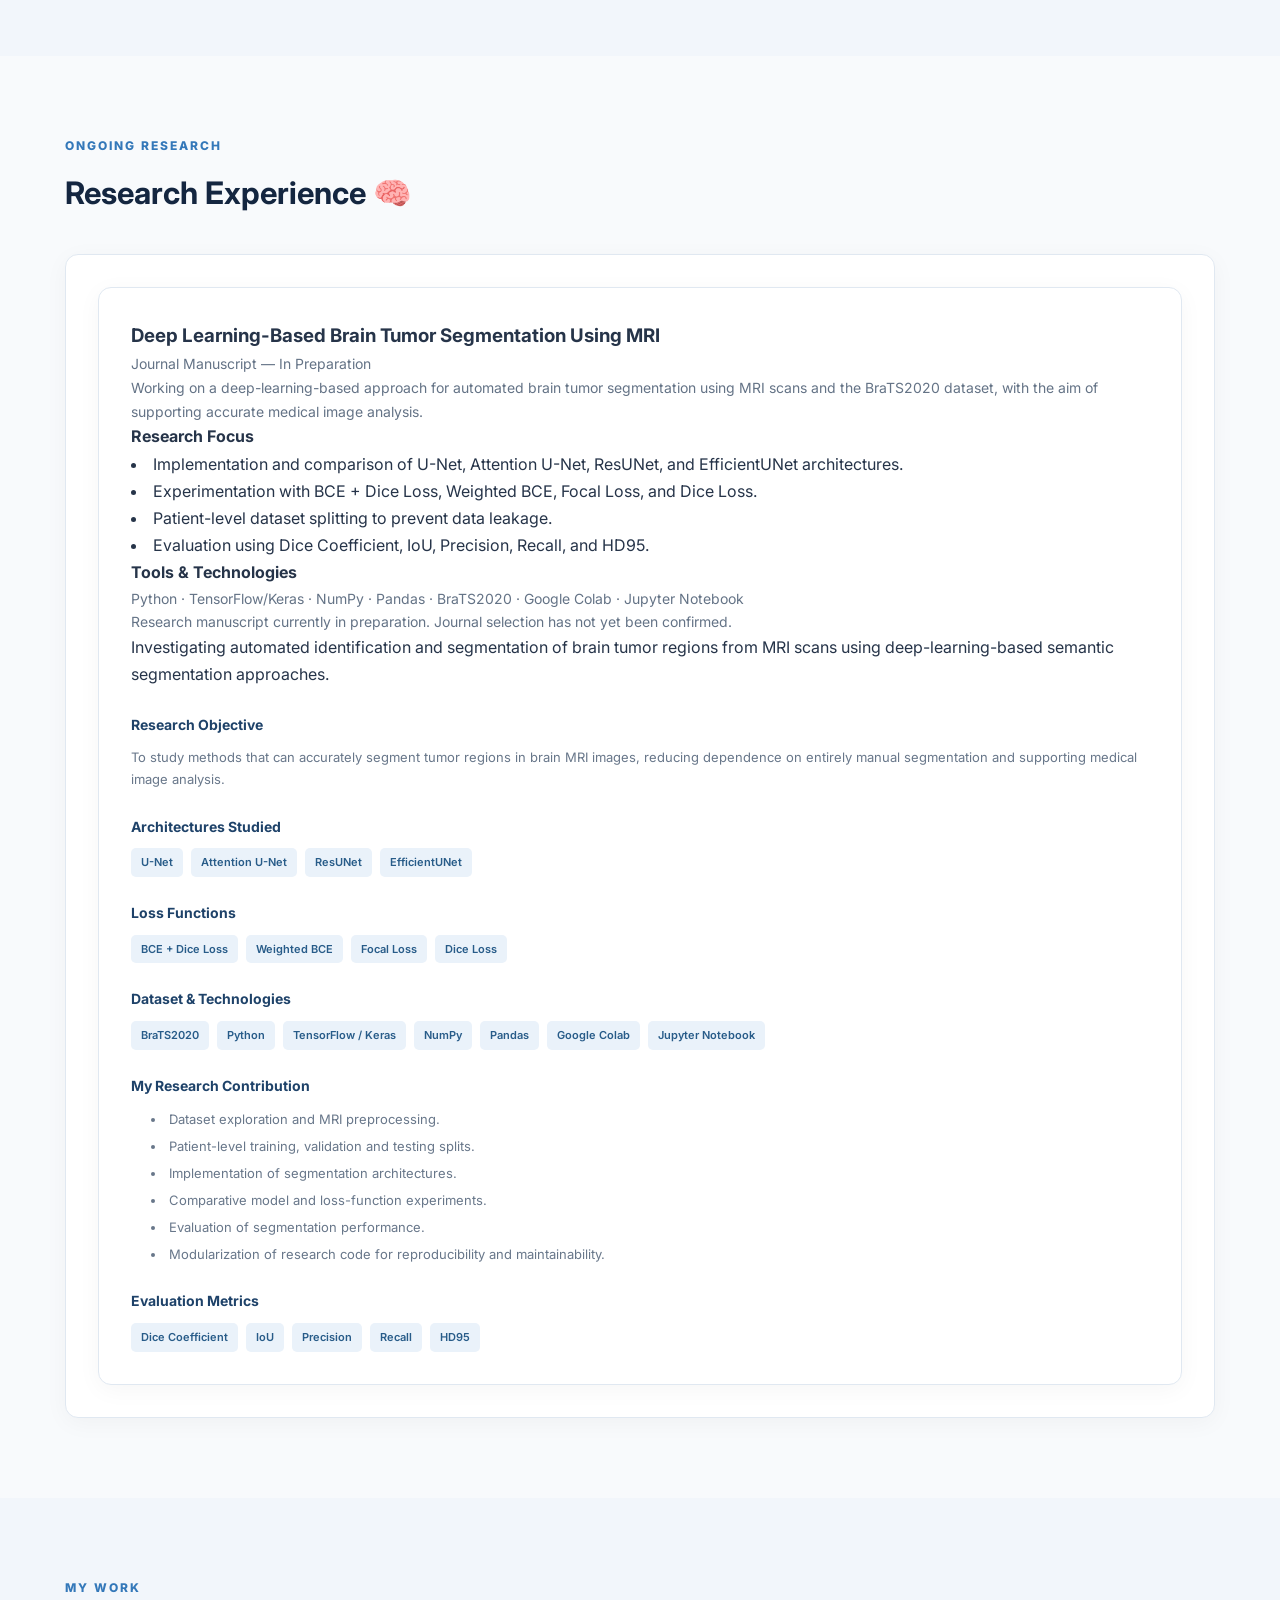
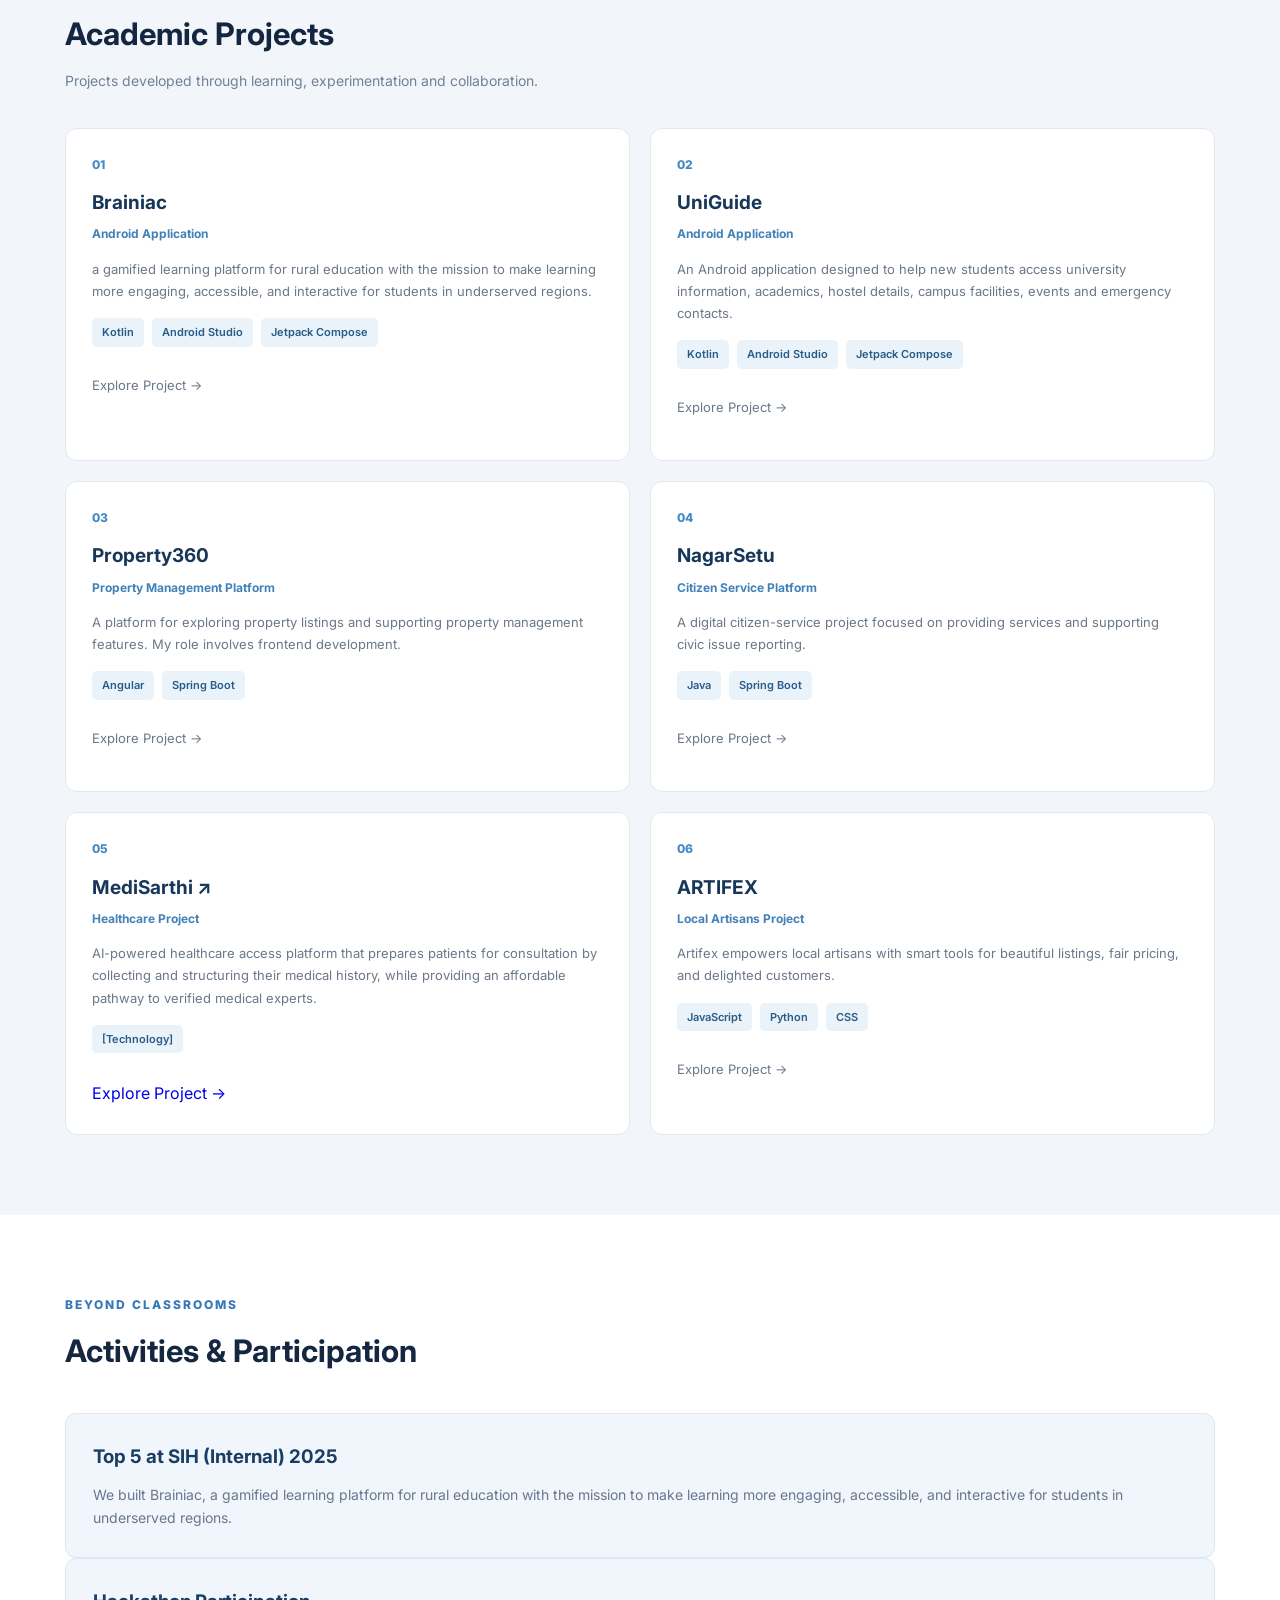
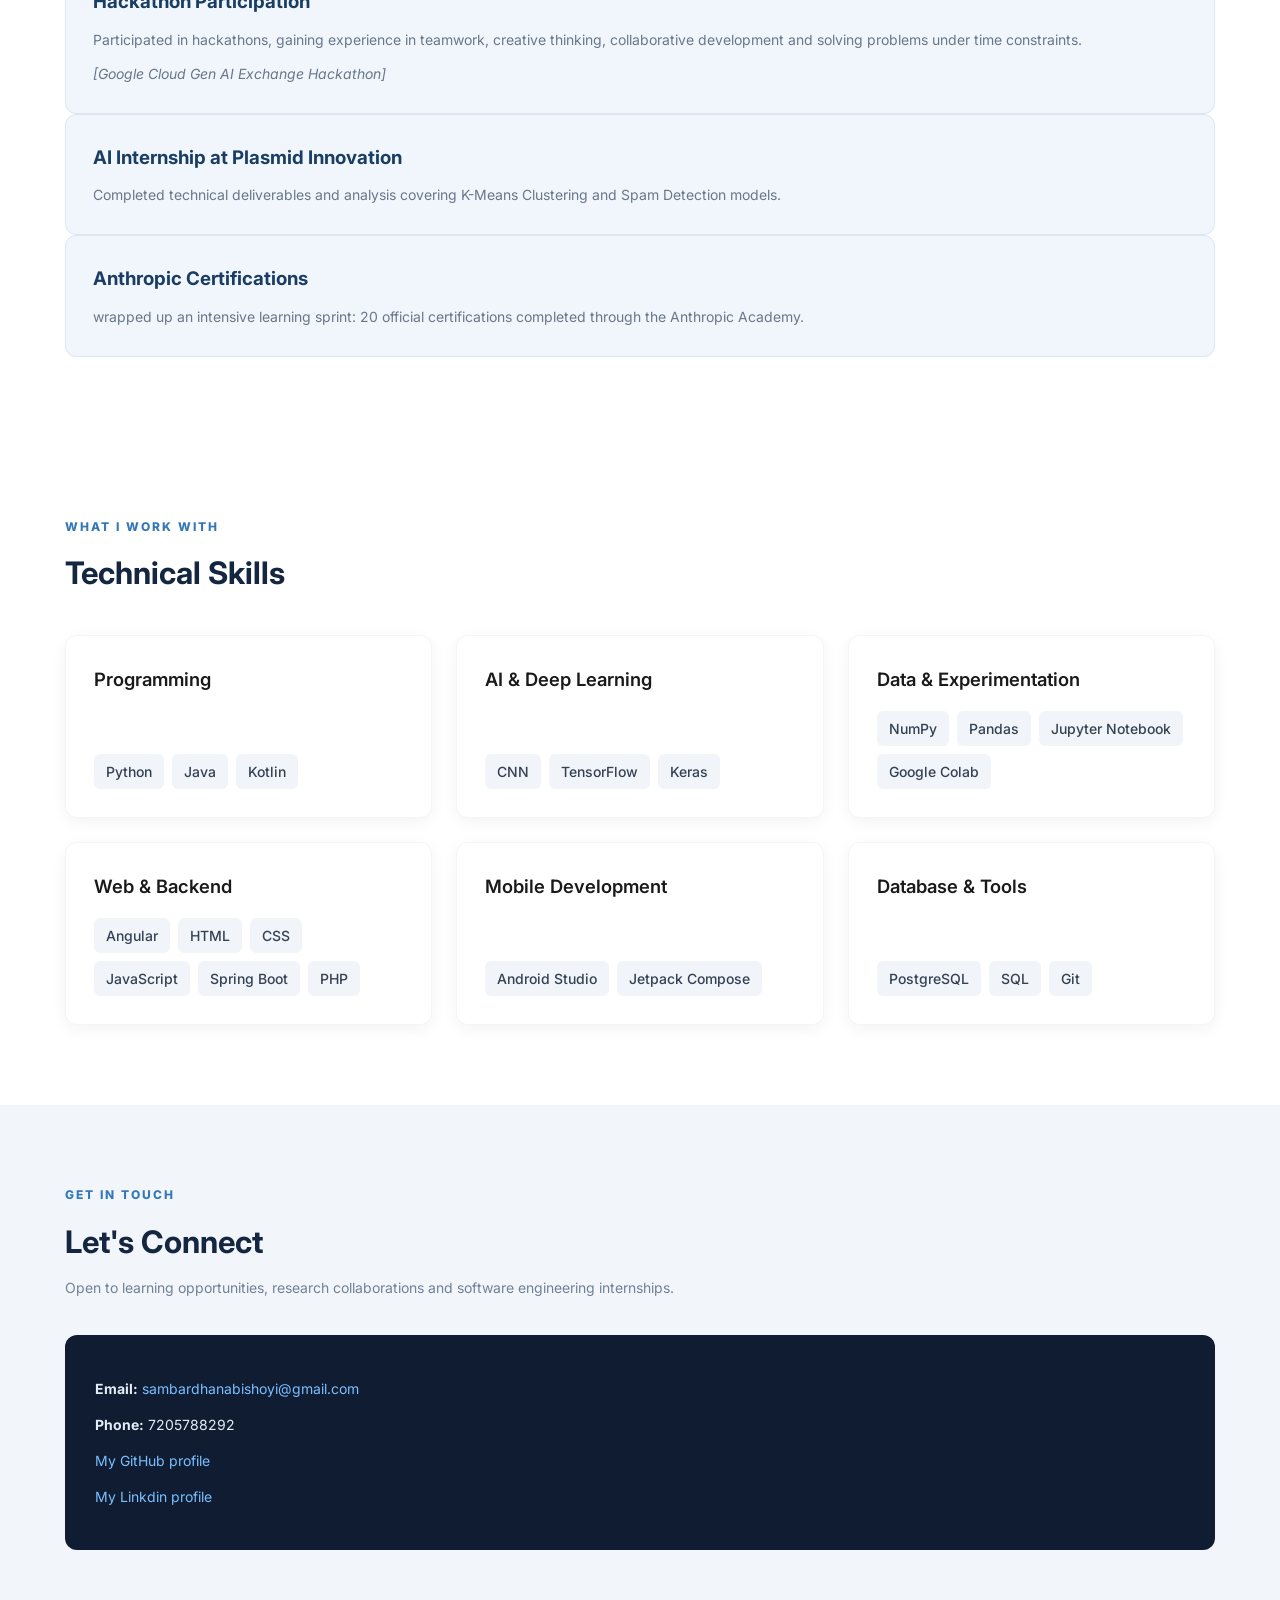
==== commit fcb6a4c9: "updated" ====
--- a/index.html
+++ b/index.html
@@ -441,27 +441,40 @@
                           <p class="project-link-text">Explore Project →</p>
                     </article>
 
-                    <article class="project-card">
-                        <div class="project-number">05</div>
-                        <h3>
-                        <a href="https://medisarthi-ai-web.netlify.app/"
-                         target="_blank"
-                         rel="noopener noreferrer"
-                         class="project-link">
-                         MediSarthi <span>↗</span>
-                         </a>
-                        </h3>
-                        <h3>MediSarthi</h3>
-                        <p class="project-type">Healthcare Project</p>
-                        <p>
-                          AI-powered healthcare access platform that prepares patients for consultation by collecting and structuring their medical history, while providing an affordable pathway to verified medical experts.
-                        </p>
-                        <div class="tags">
-                            <span>[Technology]</span>
-                        </div>
-                        <br>
-                            <p class="project-link-text">Explore Project →</p>
-                    </article>
+                   <article class="project-card">
+    <div class="project-number">05</div>
+
+    <h3>
+        <a href="https://medisarthi-ai-web.netlify.app/"
+           target="_blank"
+           rel="noopener noreferrer"
+           class="project-link">
+            MediSarthi ↗
+        </a>
+    </h3>
+
+    <p class="project-type">Healthcare Project</p>
+
+    <p>
+        AI-powered healthcare access platform that prepares patients
+        for consultation by collecting and structuring their medical
+        history, while providing an affordable pathway to verified
+        medical experts.
+    </p>
+
+    <div class="tags">
+        <span>[Technology]</span>
+    </div>
+
+    <br>
+
+    <a href="https://medisarthi-ai-web.netlify.app/"
+       target="_blank"
+       rel="noopener noreferrer"
+       class="project-link-text">
+        Explore Project →
+    </a>
+</article>
 
                     <article class="project-card">
                         <div class="project-number">06</div>
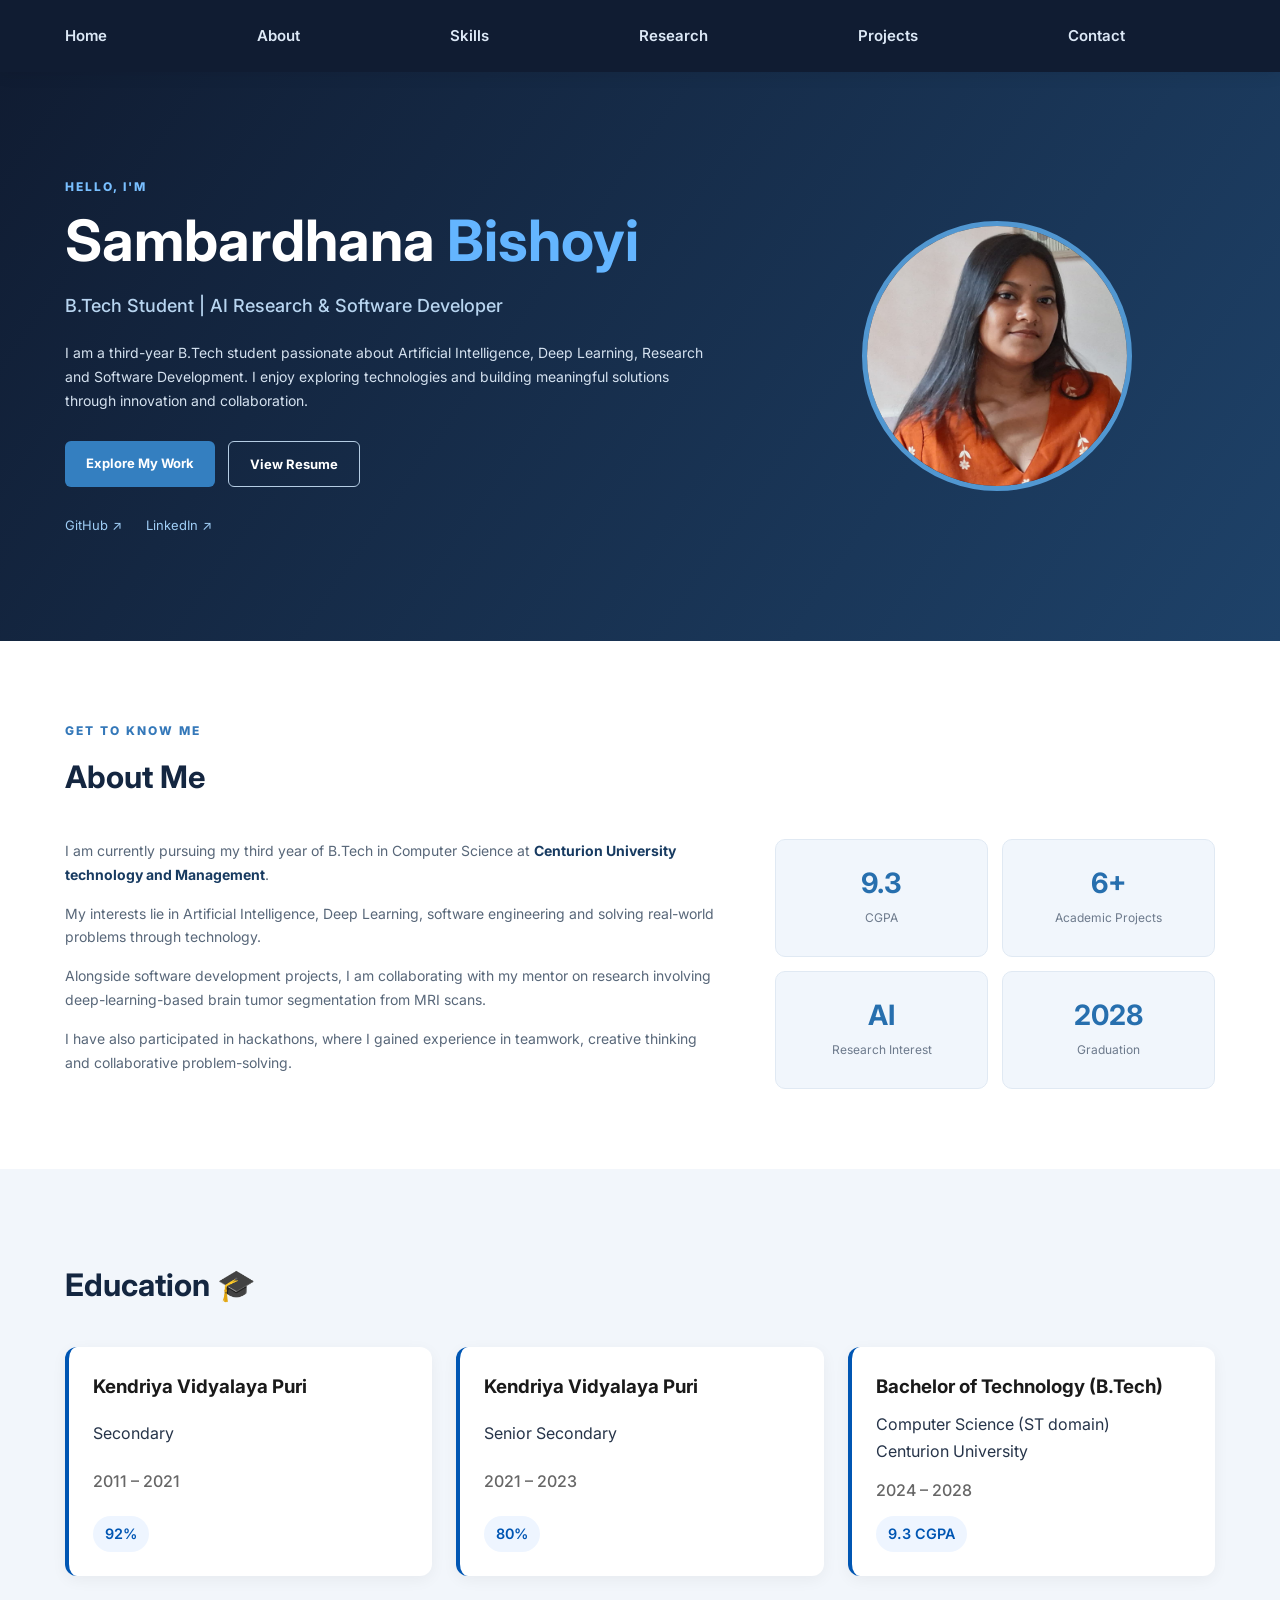
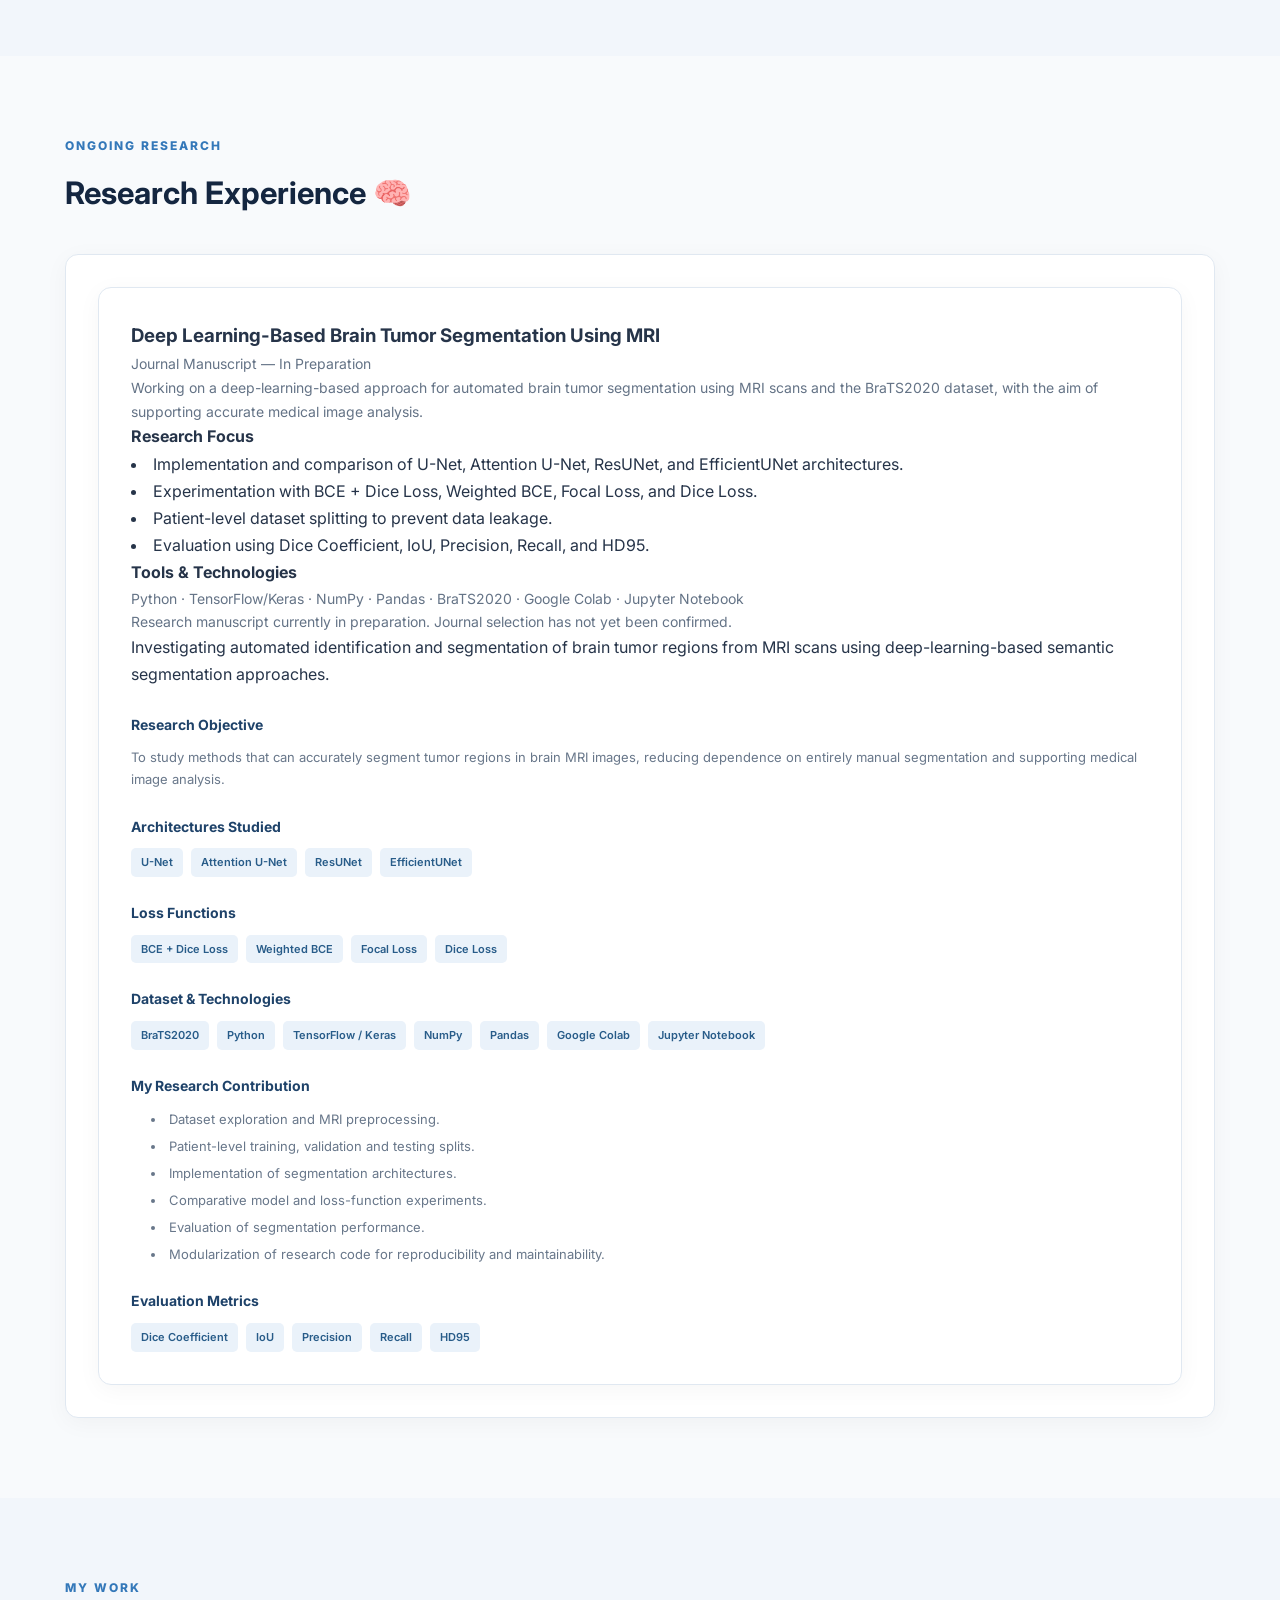
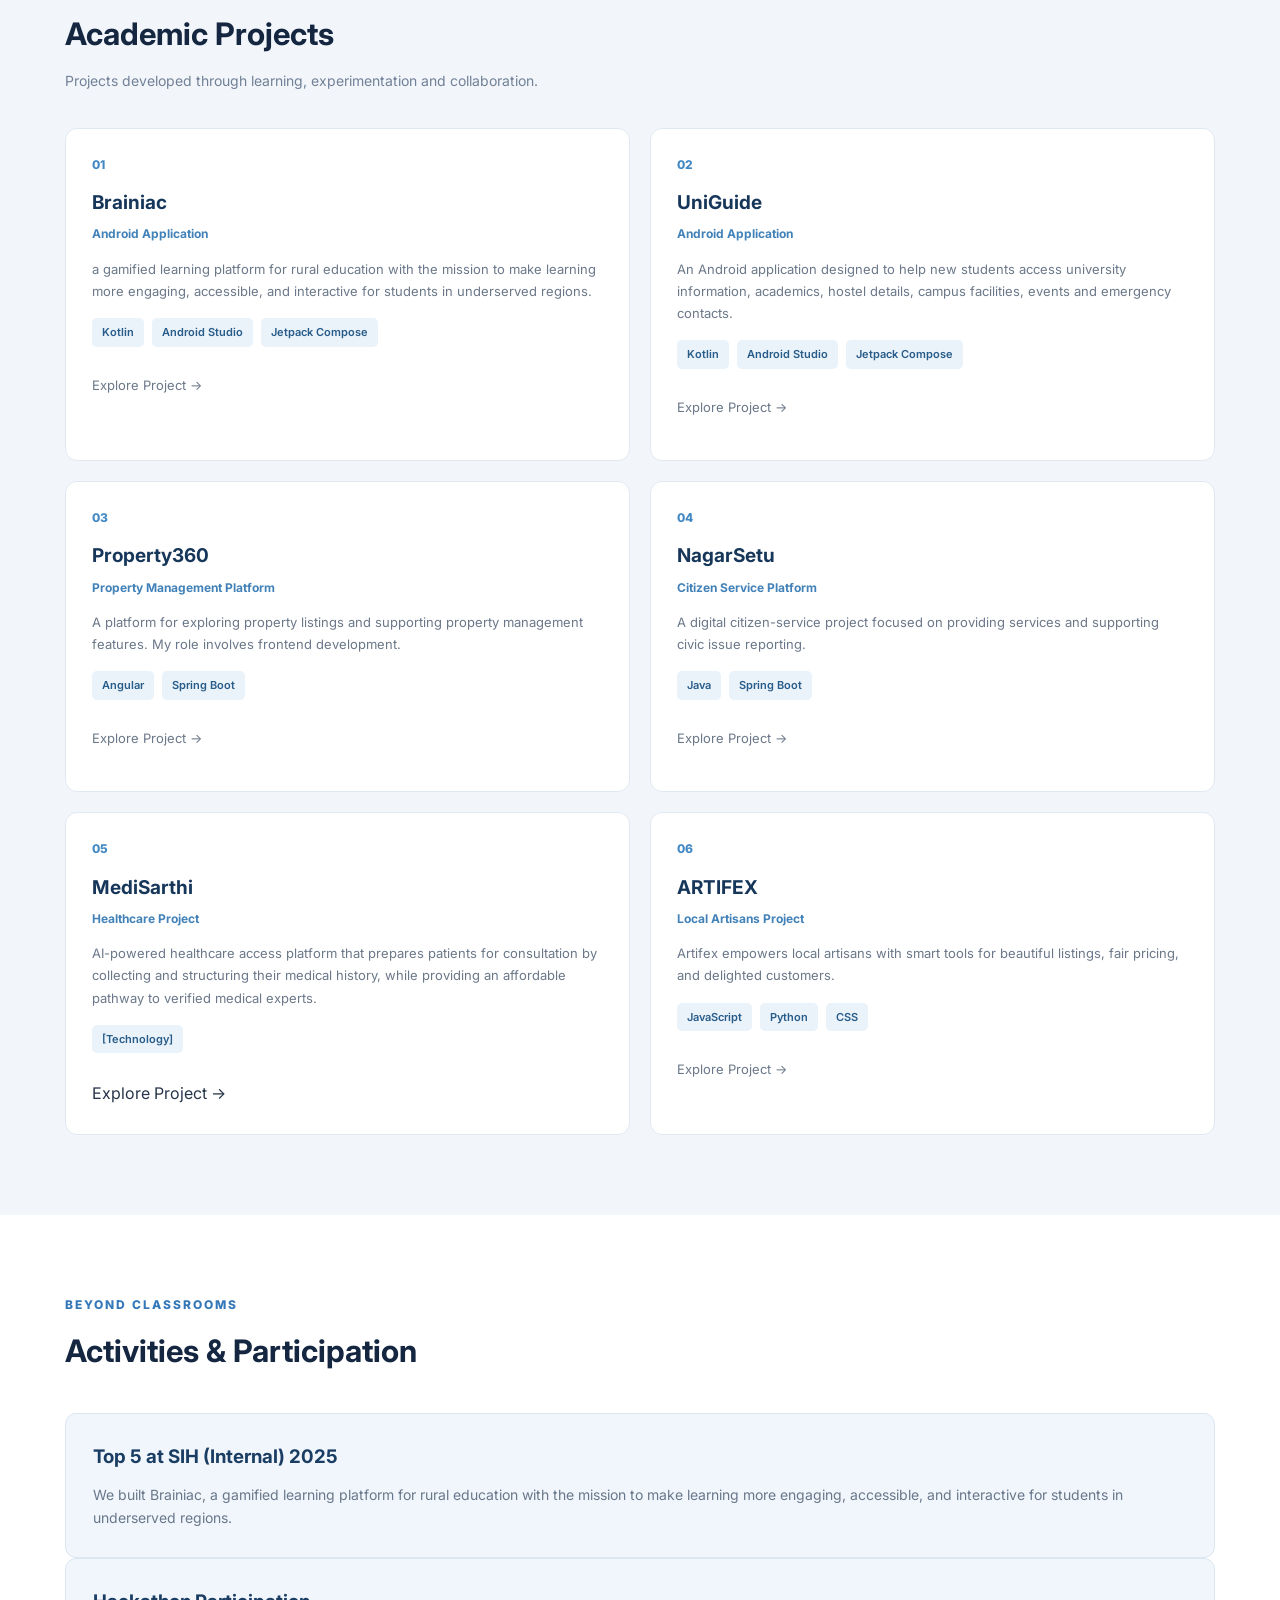
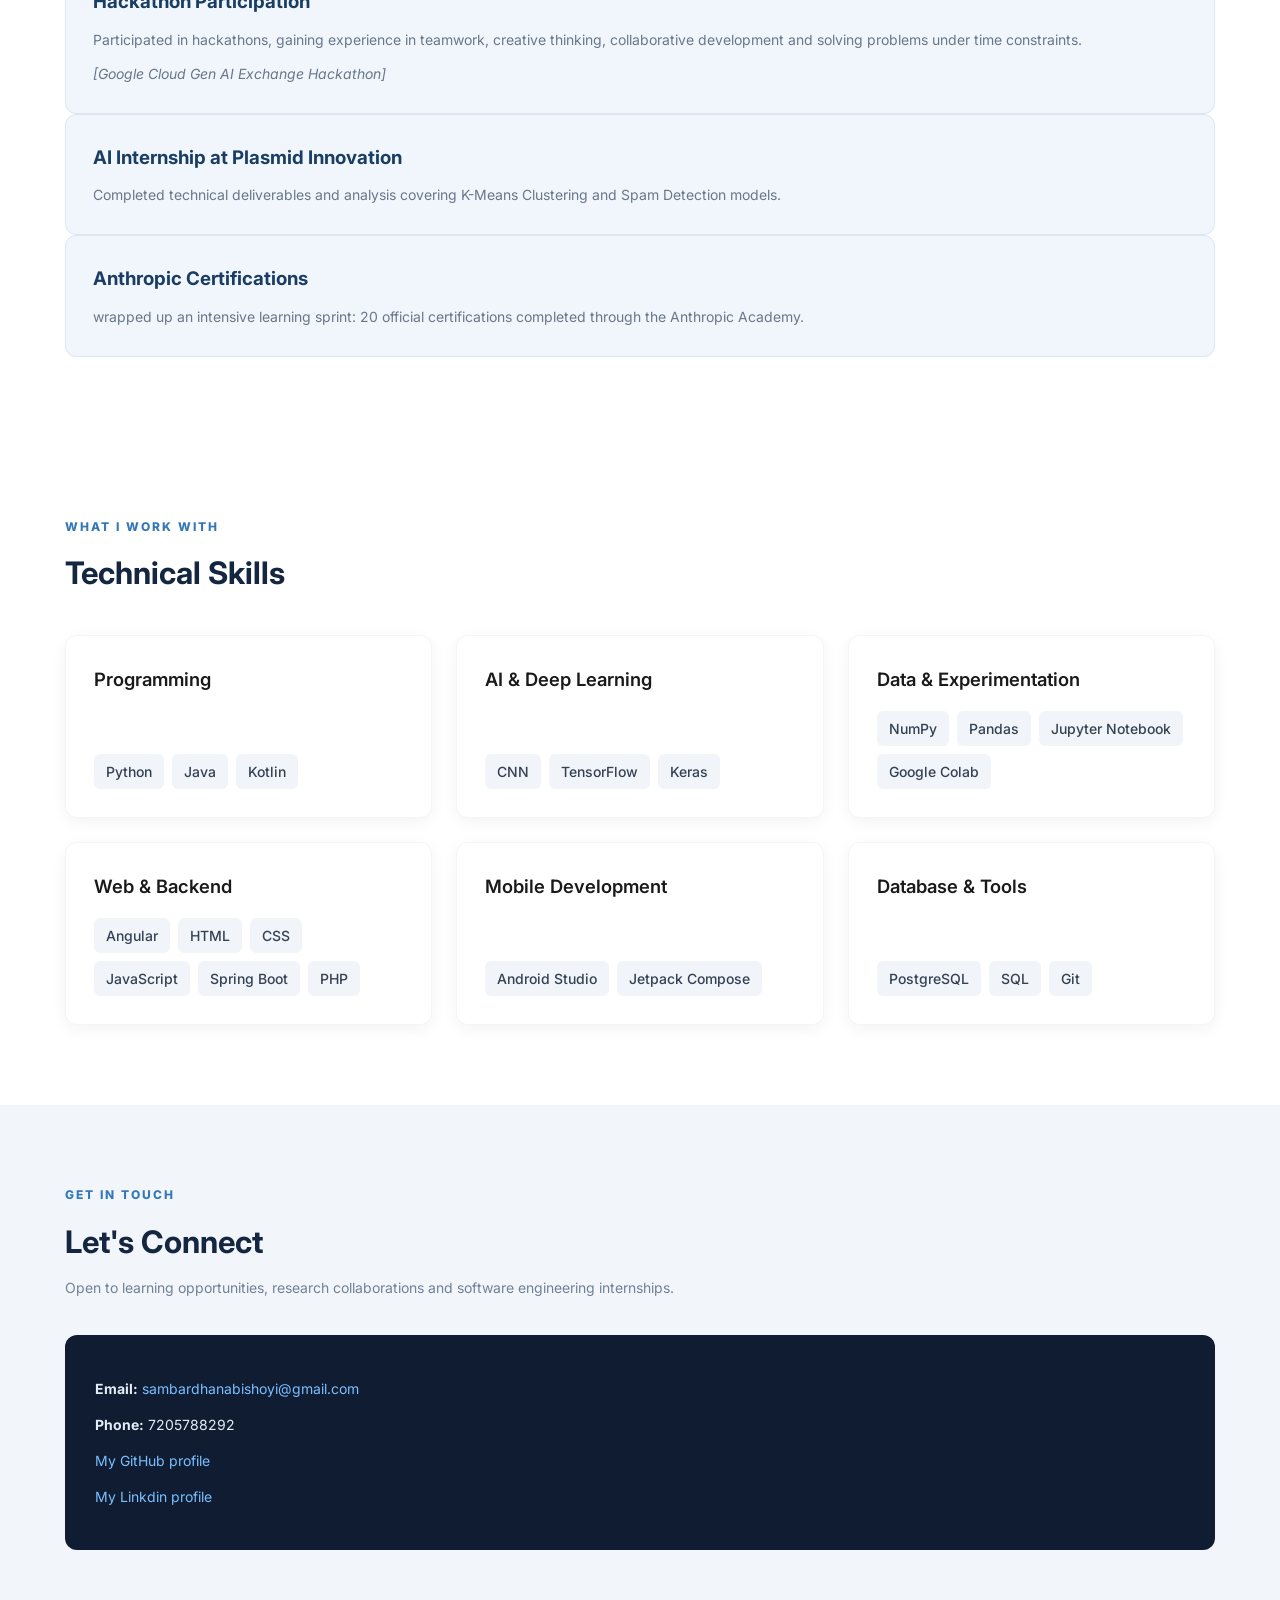
==== commit 466fc9b4: "update" ====
--- a/index.html
+++ b/index.html
@@ -449,7 +449,7 @@
            target="_blank"
            rel="noopener noreferrer"
            class="project-link">
-            MediSarthi ↗
+            MediSarthi 
         </a>
     </h3>
 
@@ -469,11 +469,11 @@
     <br>
 
     <a href="https://medisarthi-ai-web.netlify.app/"
-       target="_blank"
-       rel="noopener noreferrer"
-       class="project-link-text">
-        Explore Project →
-    </a>
+           target="_blank"
+           rel="noopener noreferrer"
+           class="project-link">
+             Explore Project →
+        </a>
 </article>
 
                     <article class="project-card">
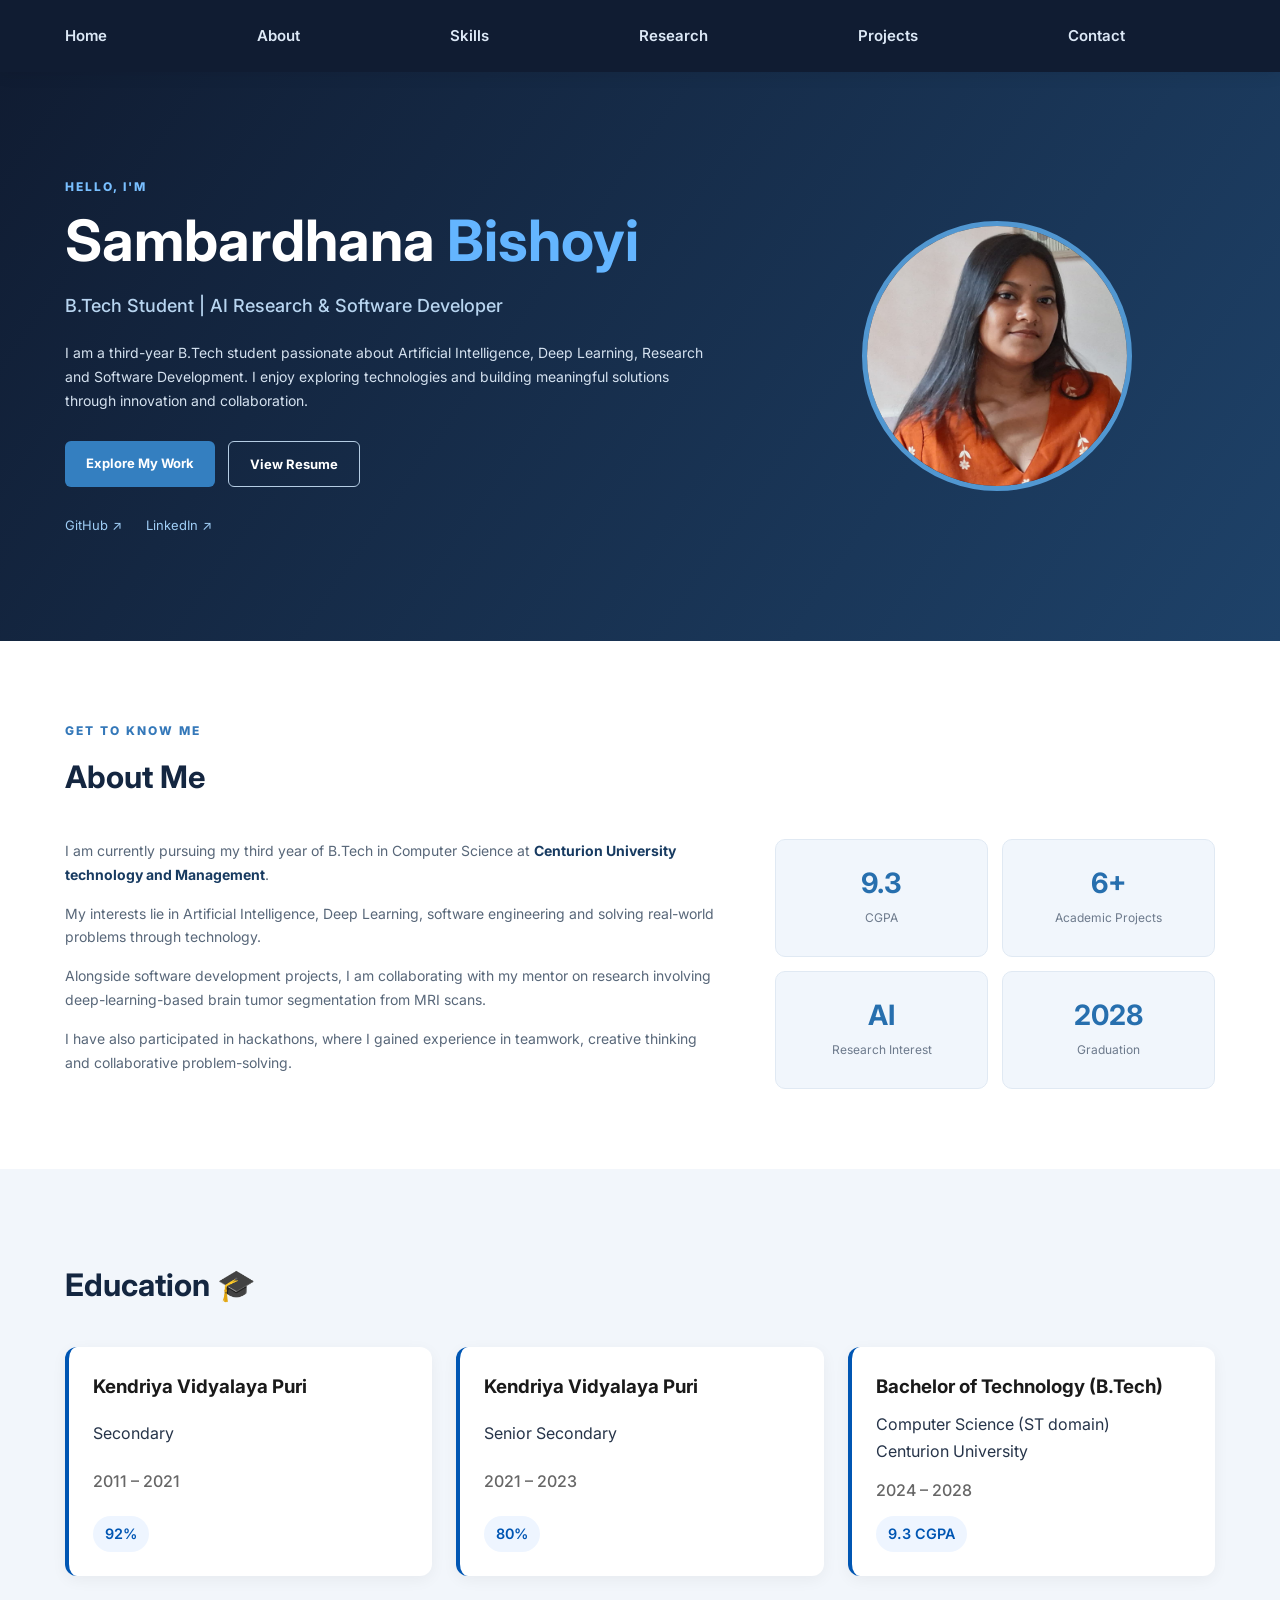
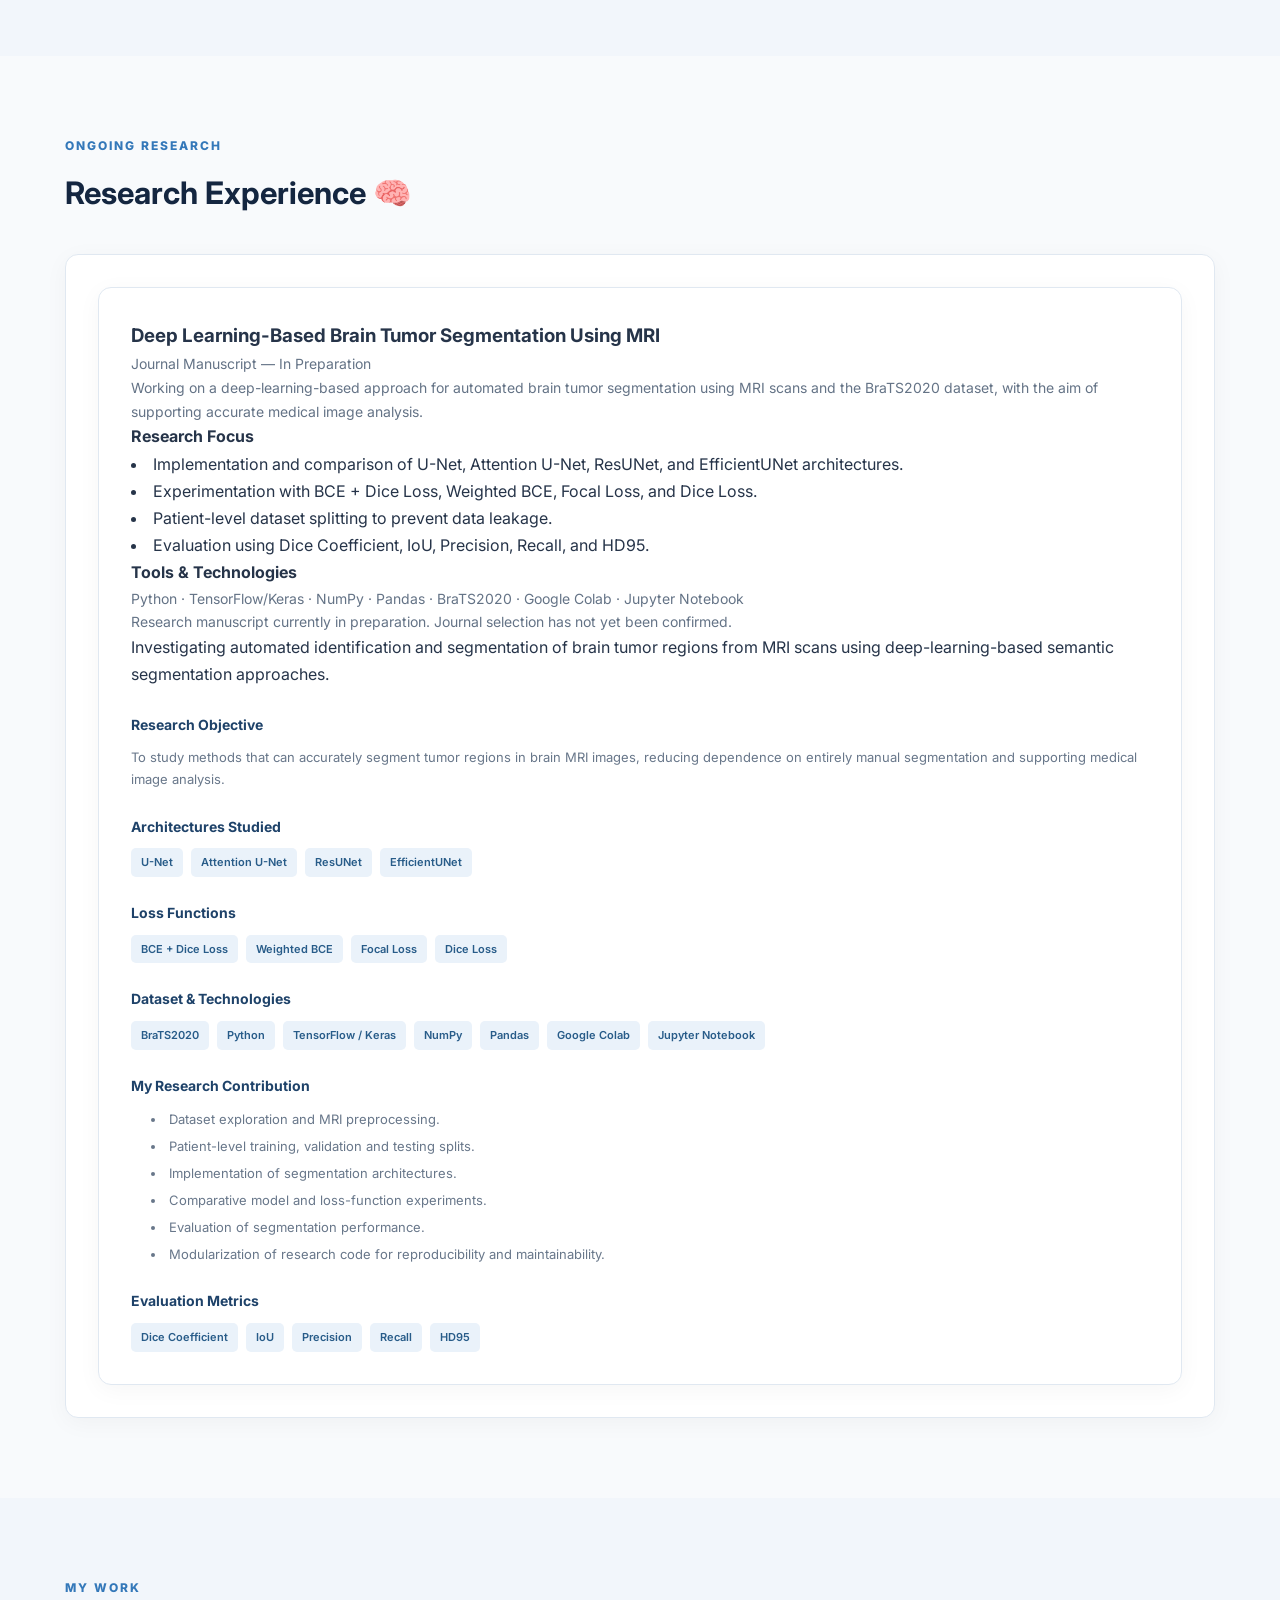
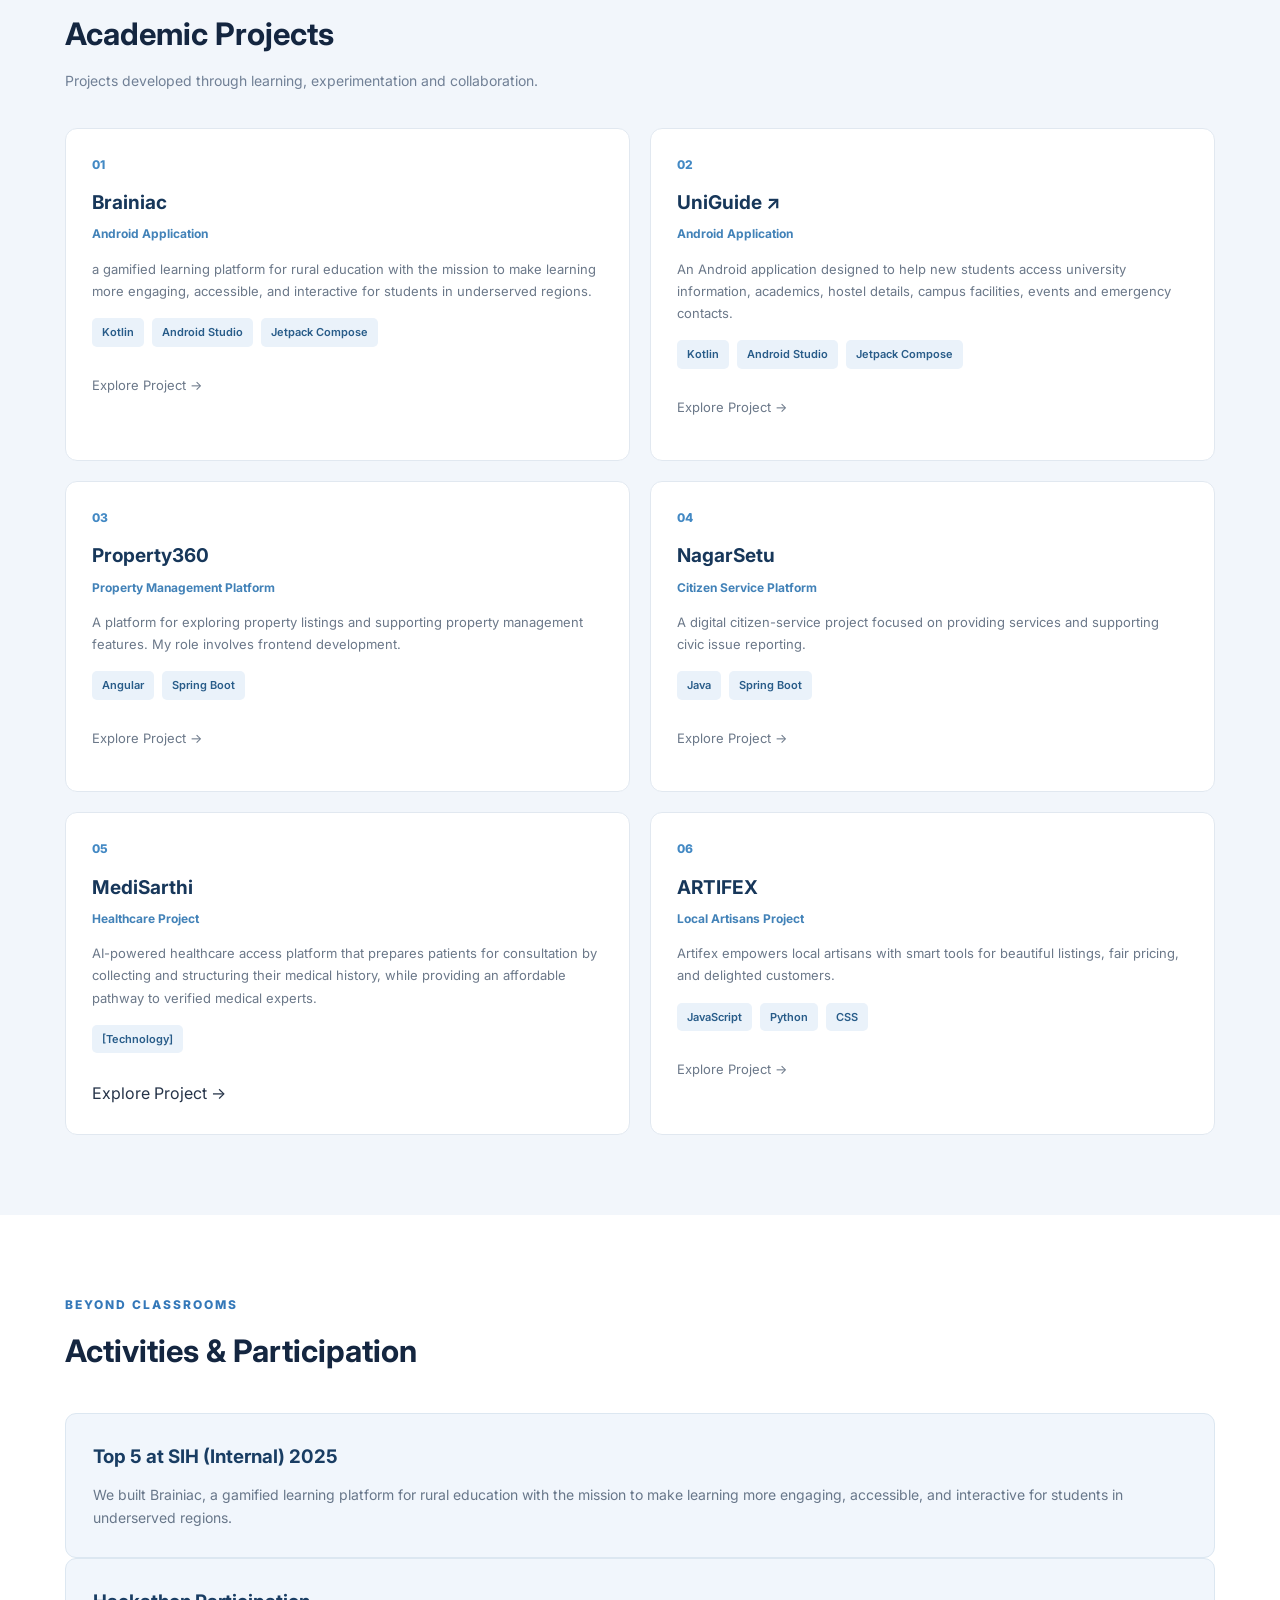
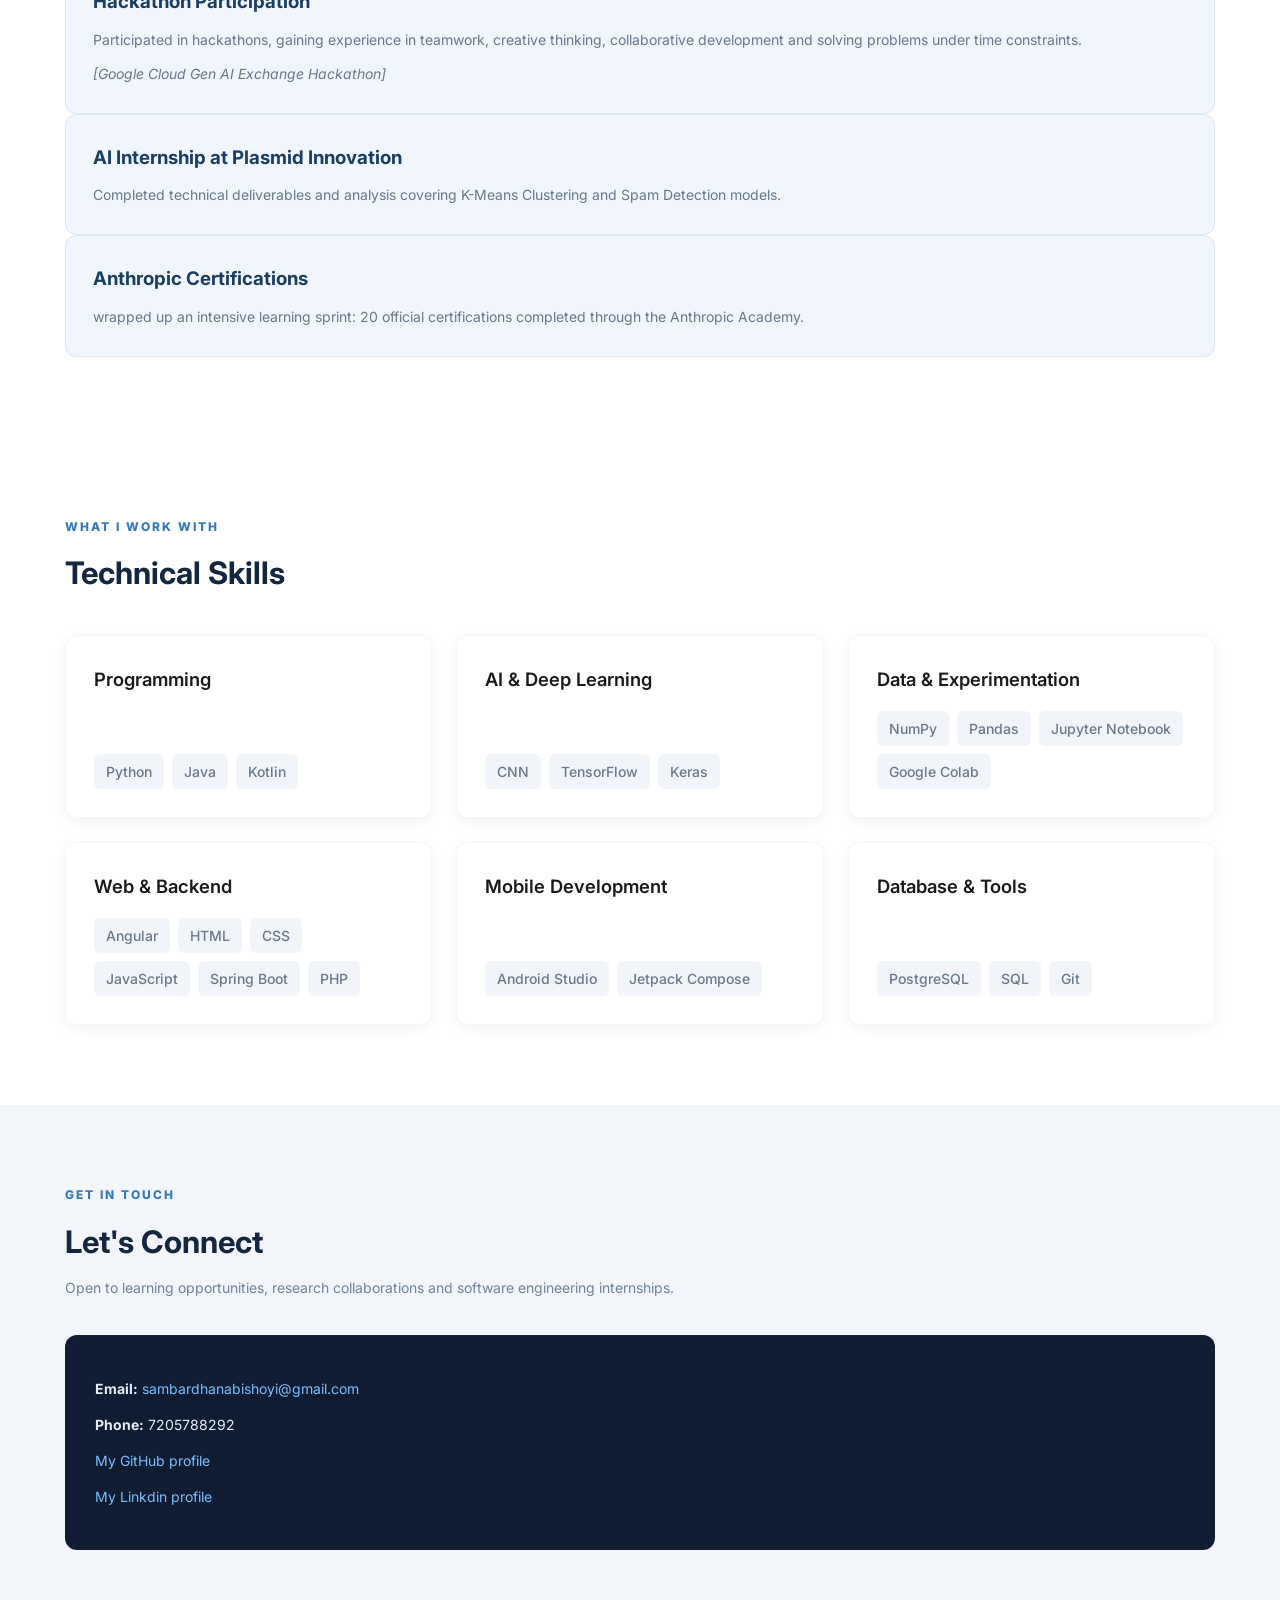
==== commit eb75cd2d: "update" ====
--- a/index.html
+++ b/index.html
@@ -384,7 +384,7 @@
 
         <div class="project-number">02</div>
 
-        <h3>UniGuide</h3>
+        <h3>UniGuide ↗</h3>
 
         <p class="project-type">Android Application</p>
 
--- a/style.css
+++ b/style.css
@@ -846,7 +846,7 @@
 /* Individual Skill Tag Style */
 .skill-card .tags span {
     background: #f1f5f9;
-    color: #334155;
+    color:rgb(107, 120, 137);
     padding: 0.35rem 0.75rem;
     border-radius: 6px;
     font-size: 0.875rem;
@@ -864,4 +864,5 @@
 
 .project-link span {
     font-size: 0.8em;
-}+}
+
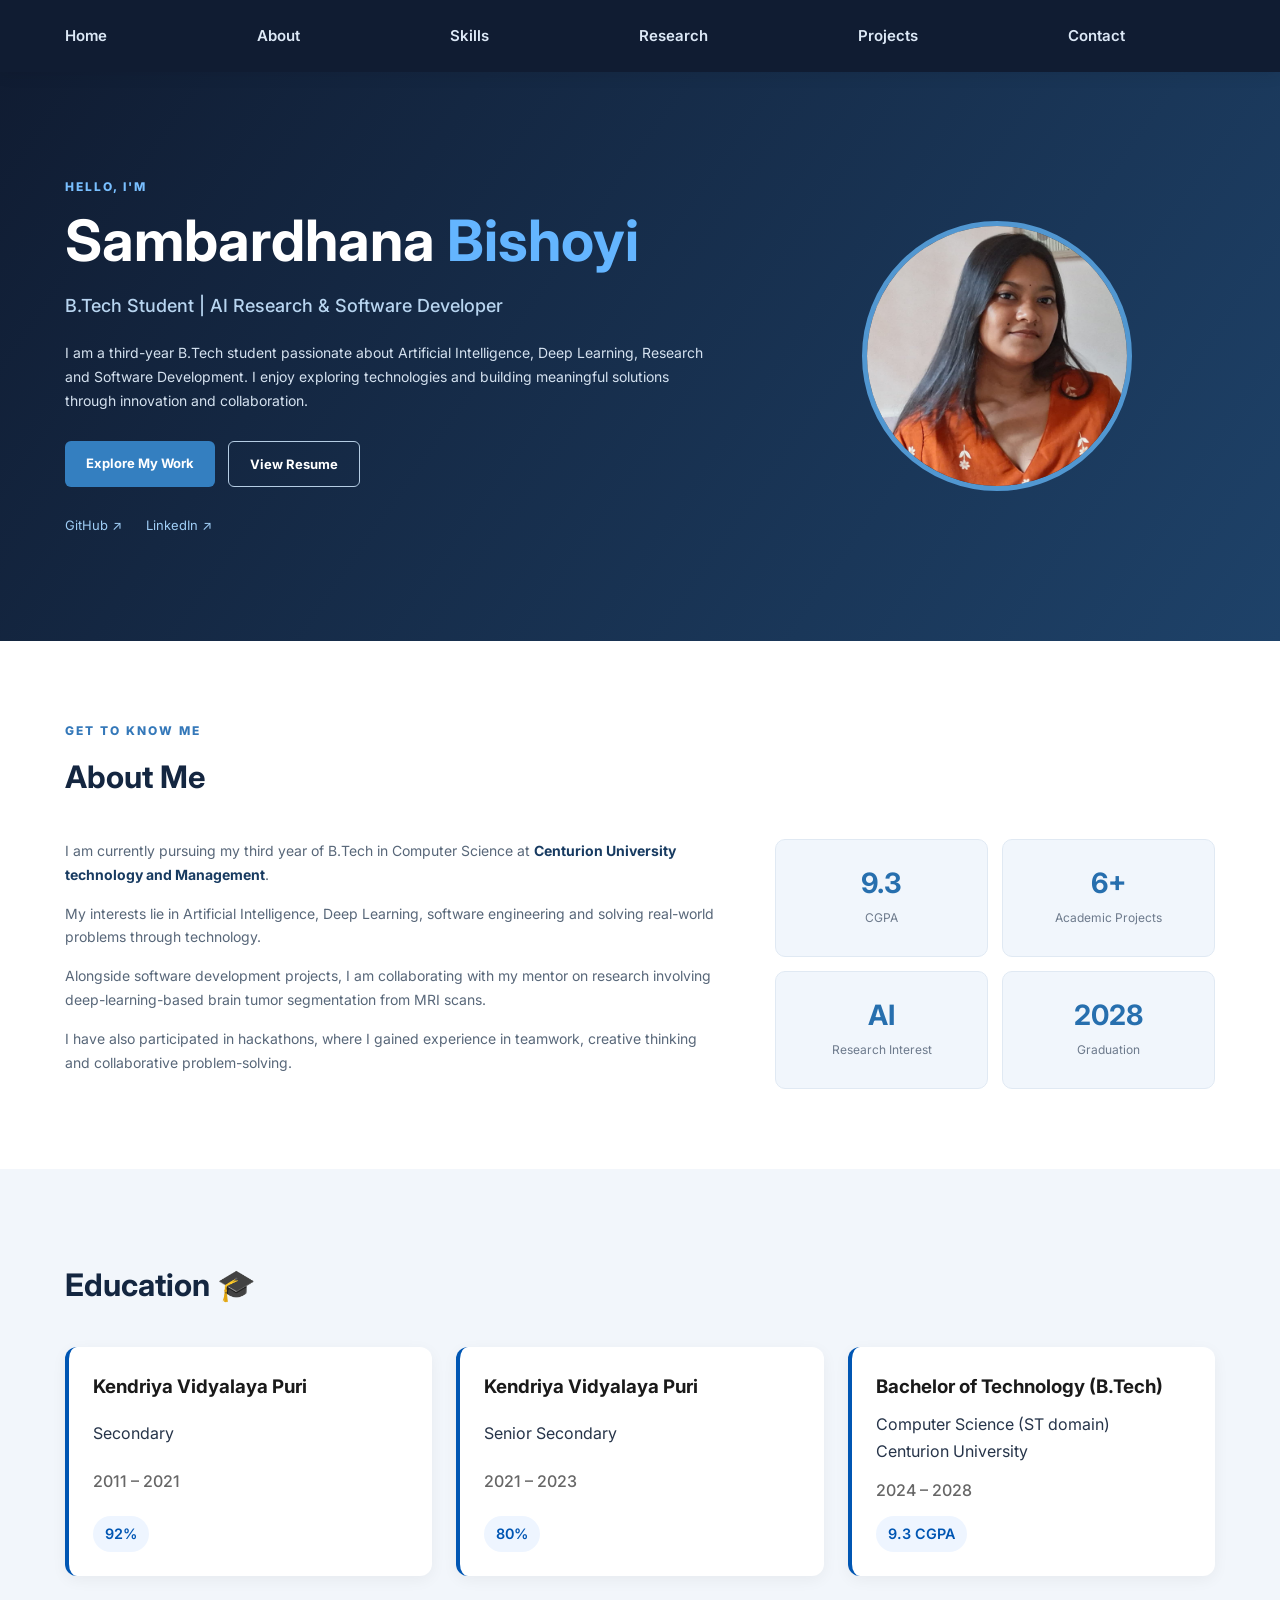
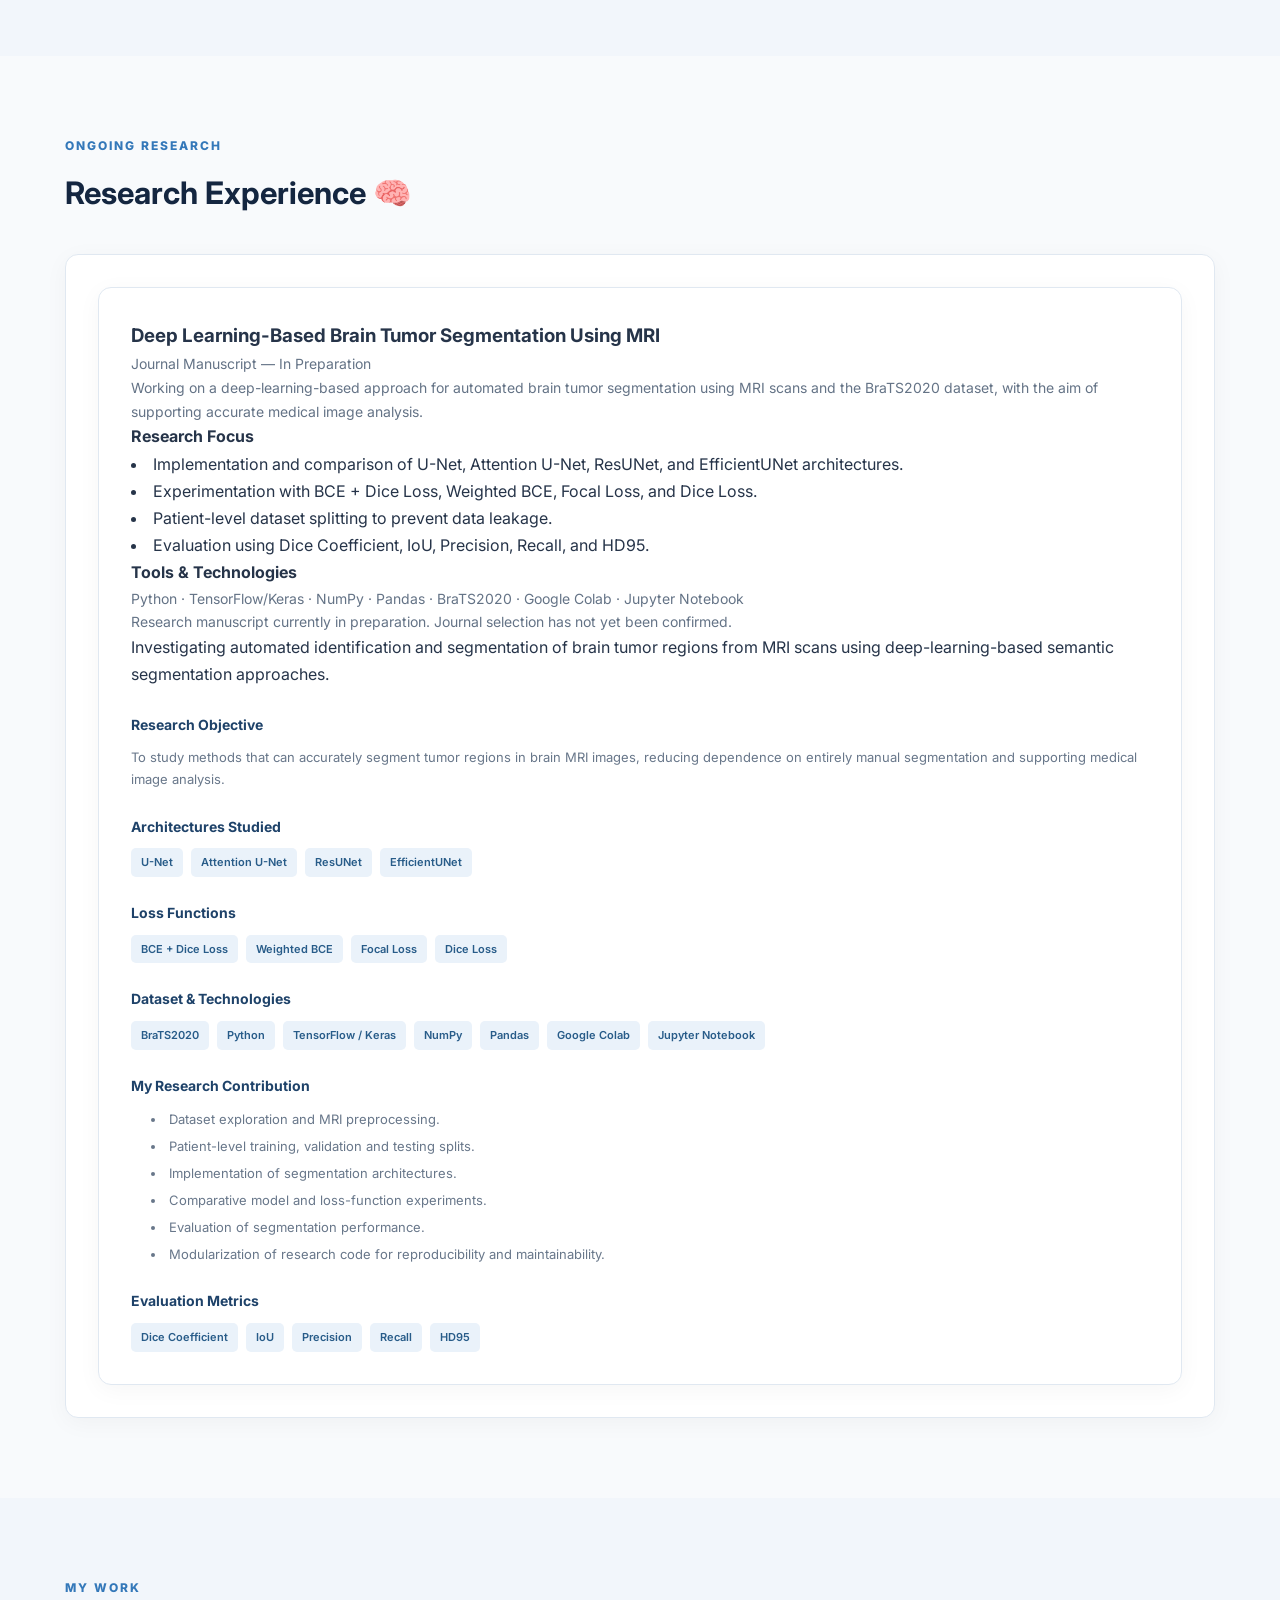
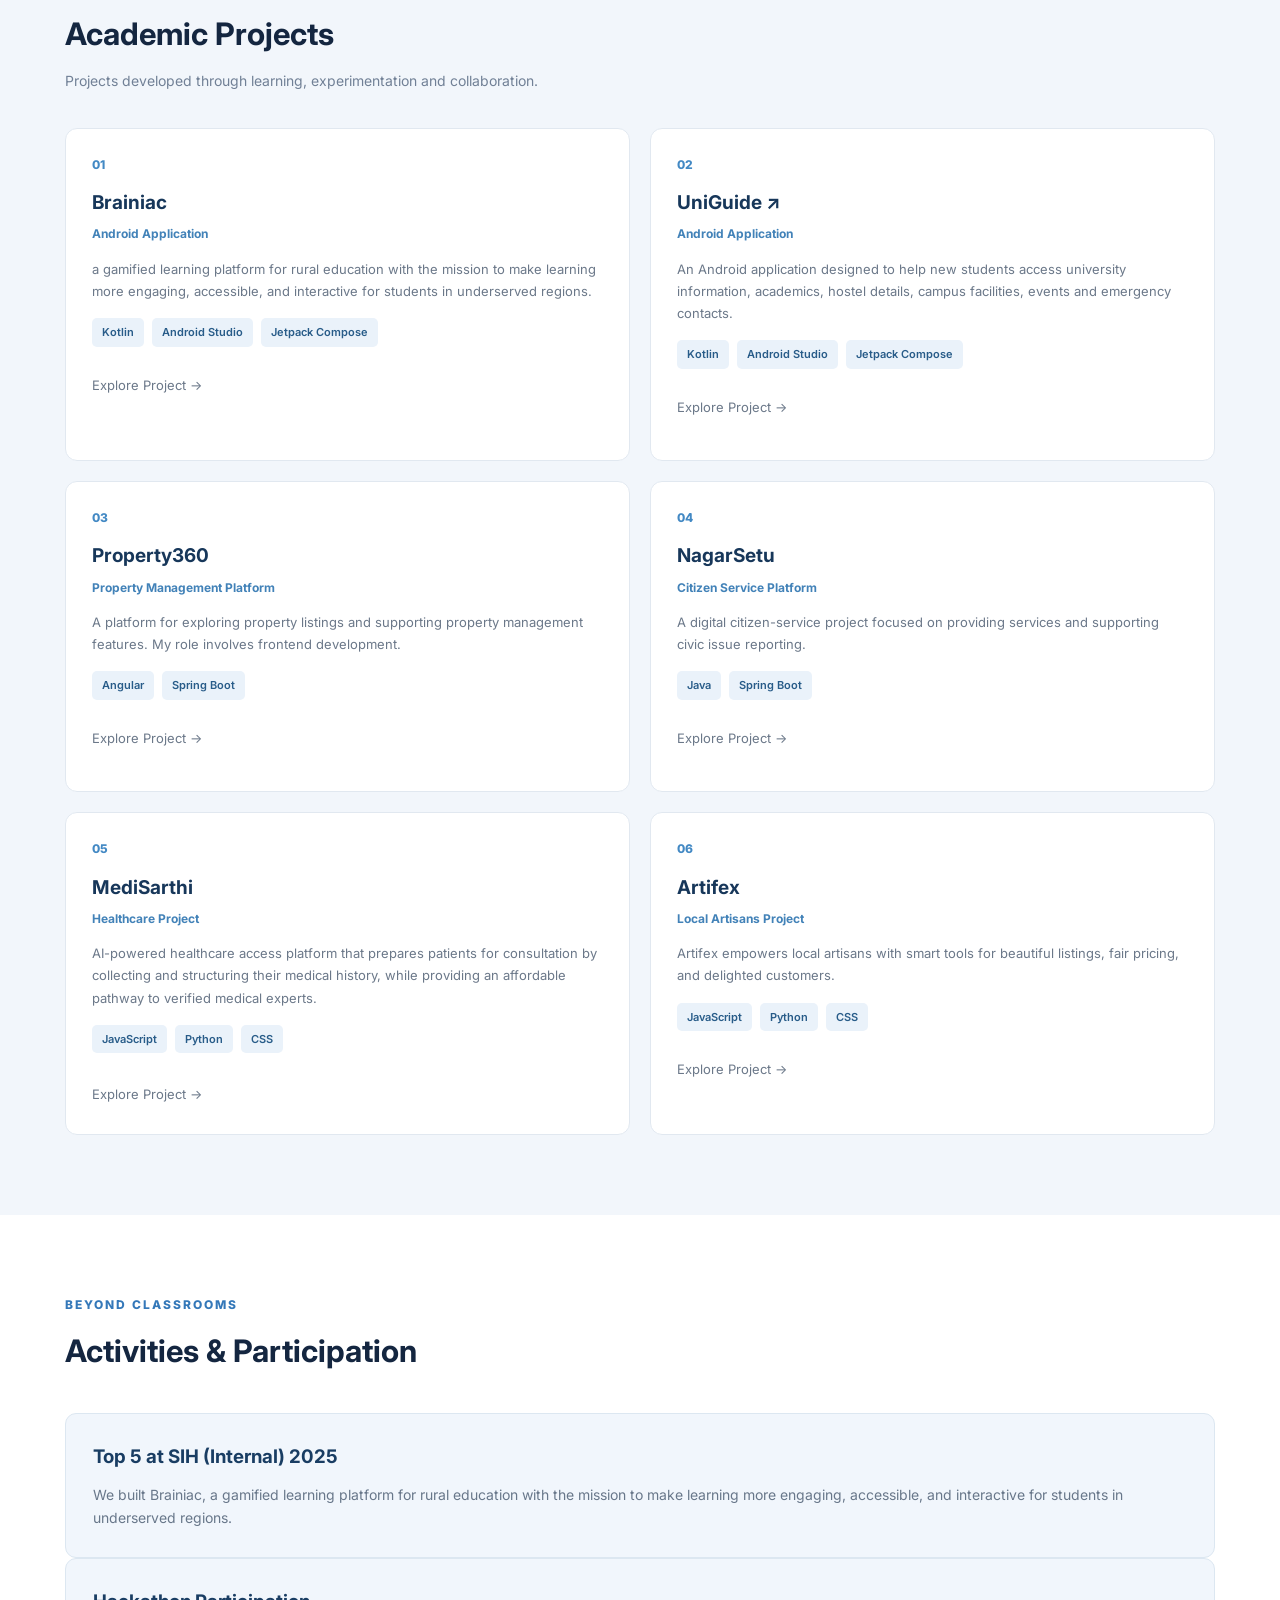
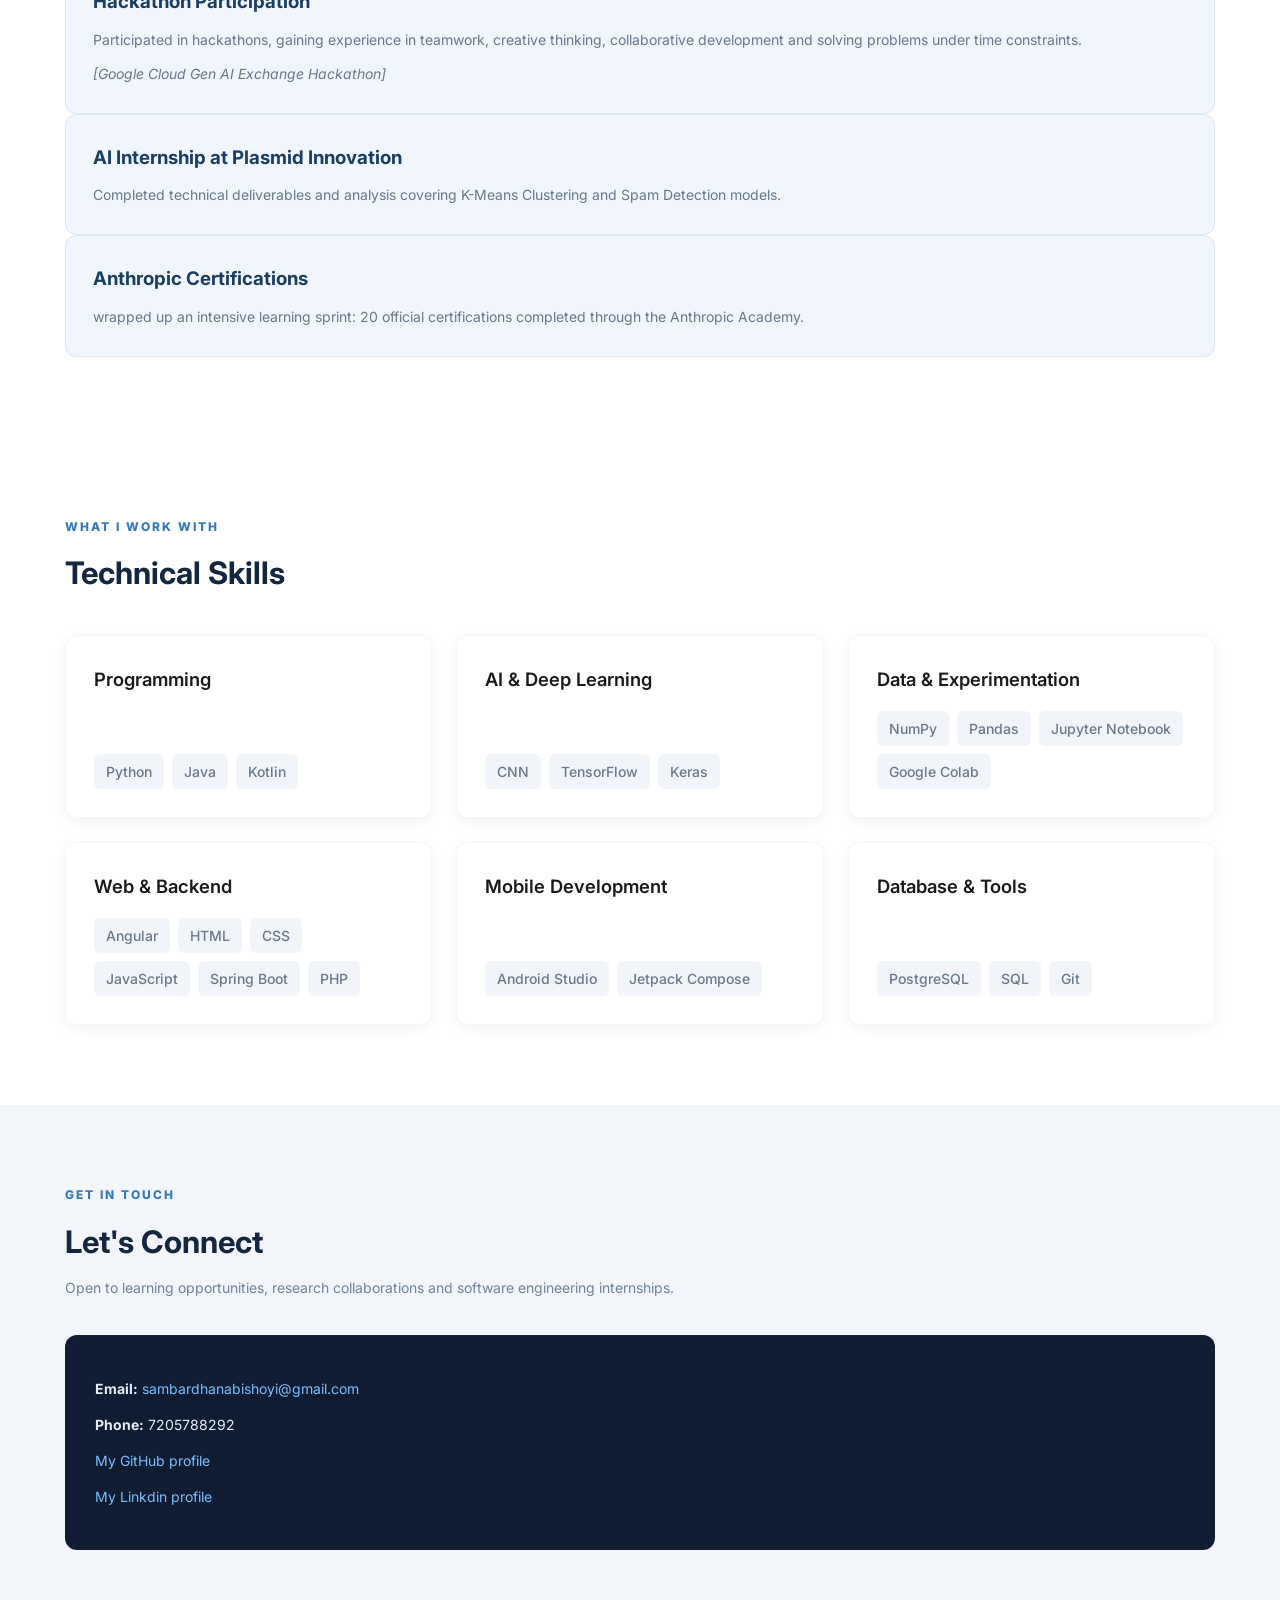
==== commit 0048de1b: "update" ====
--- a/index.html
+++ b/index.html
@@ -444,14 +444,7 @@
                    <article class="project-card">
     <div class="project-number">05</div>
 
-    <h3>
-        <a href="https://medisarthi-ai-web.netlify.app/"
-           target="_blank"
-           rel="noopener noreferrer"
-           class="project-link">
-            MediSarthi 
-        </a>
-    </h3>
+    <h3> MediSarthi</h3>
 
     <p class="project-type">Healthcare Project</p>
 
@@ -463,11 +456,12 @@
     </p>
 
     <div class="tags">
-        <span>[Technology]</span>
+                            <span>JavaScript</span>
+                            <span>Python</span>
+                            <span>CSS</span>
     </div>
 
     <br>
-
     <a href="https://medisarthi-ai-web.netlify.app/"
            target="_blank"
            rel="noopener noreferrer"
@@ -478,7 +472,7 @@
 
                     <article class="project-card">
                         <div class="project-number">06</div>
-                        <h3>ARTIFEX</h3>
+                        <h3>Artifex</h3>
                         <p class="project-type">Local Artisans Project</p>
                         <p>
                             Artifex empowers local artisans with smart tools for beautiful listings, fair pricing, and delighted customers.
--- a/style.css
+++ b/style.css
@@ -852,17 +852,8 @@
     font-size: 0.875rem;
     font-weight: 500;
 }
-.project-link {
-    color: inherit;
-    text-decoration: none;
-    transition: color 0.3s ease;
-}
-
-.project-link:hover {
-    color: #e67e22;
-}
-
-.project-link span {
-    font-size: 0.8em;
-}
-
+
+.project-link{
+     color:rgb(107, 120, 137);
+     font-size: 13px;
+}
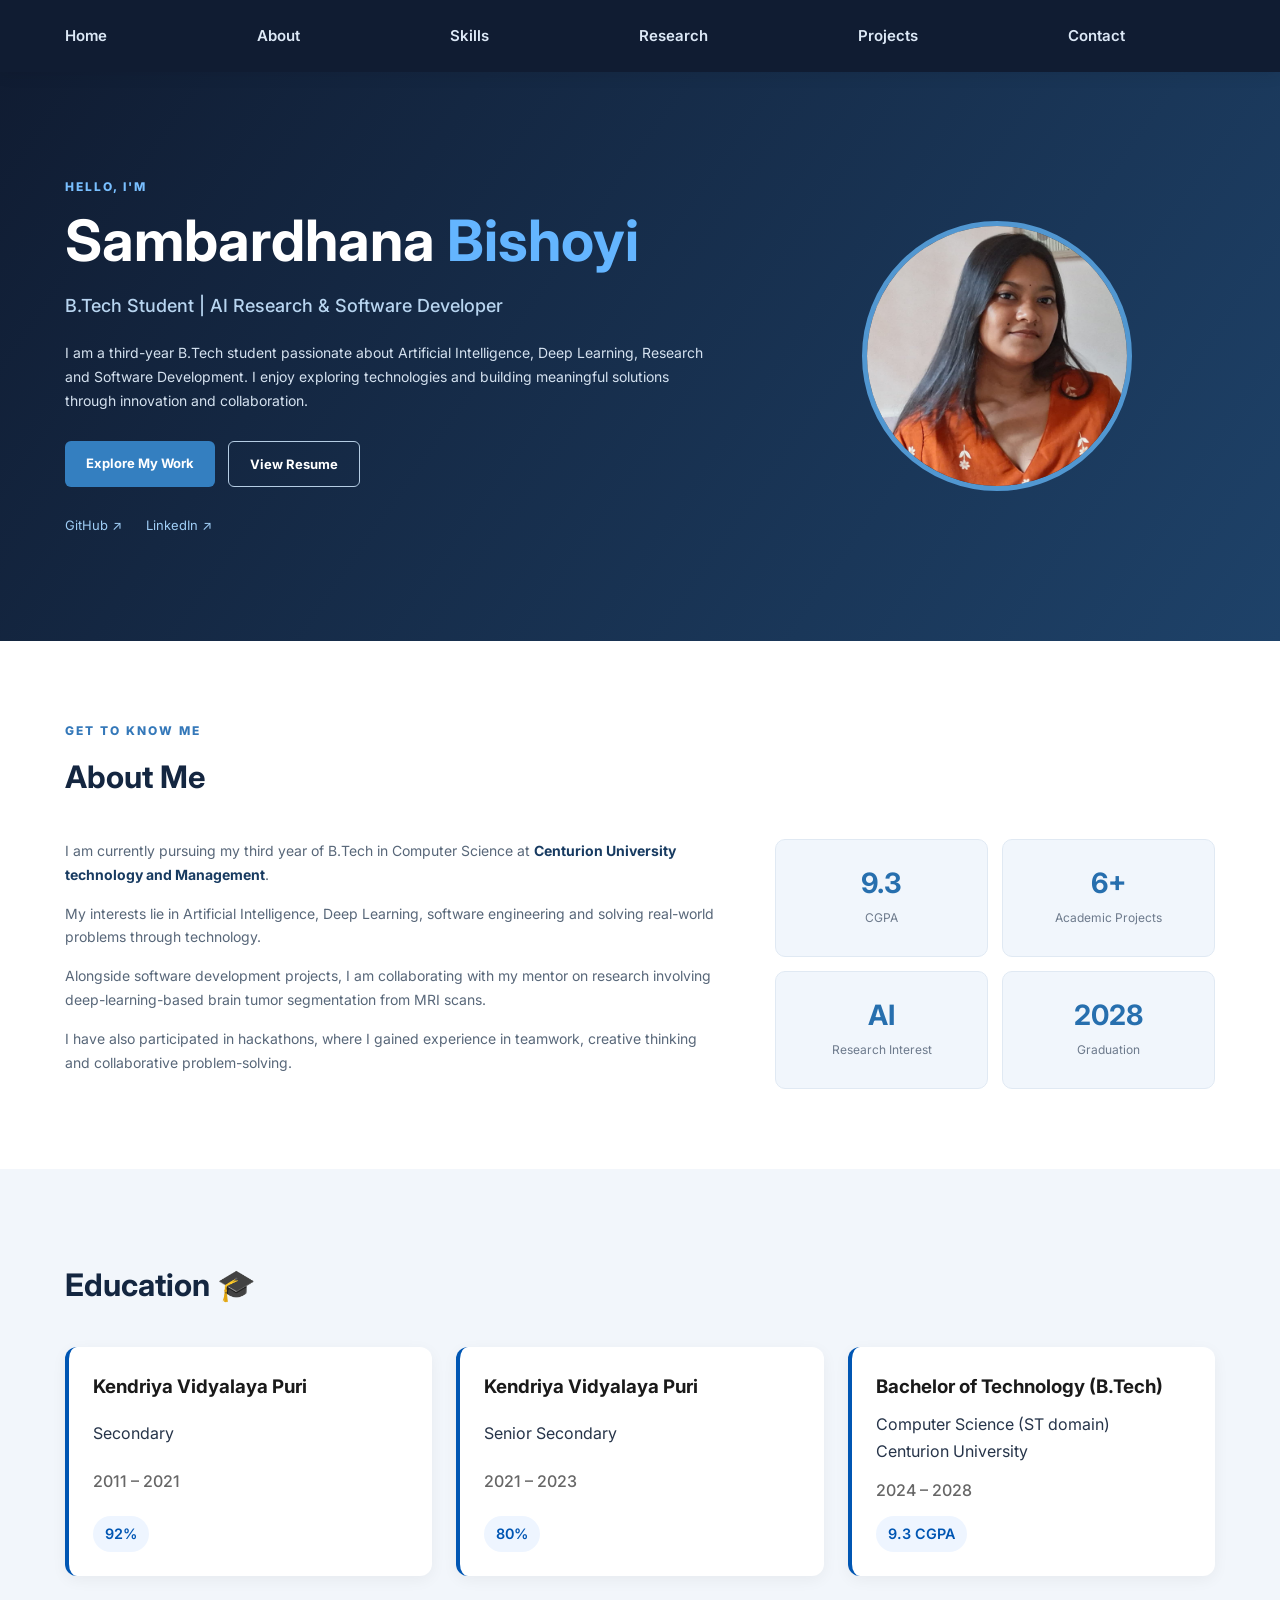
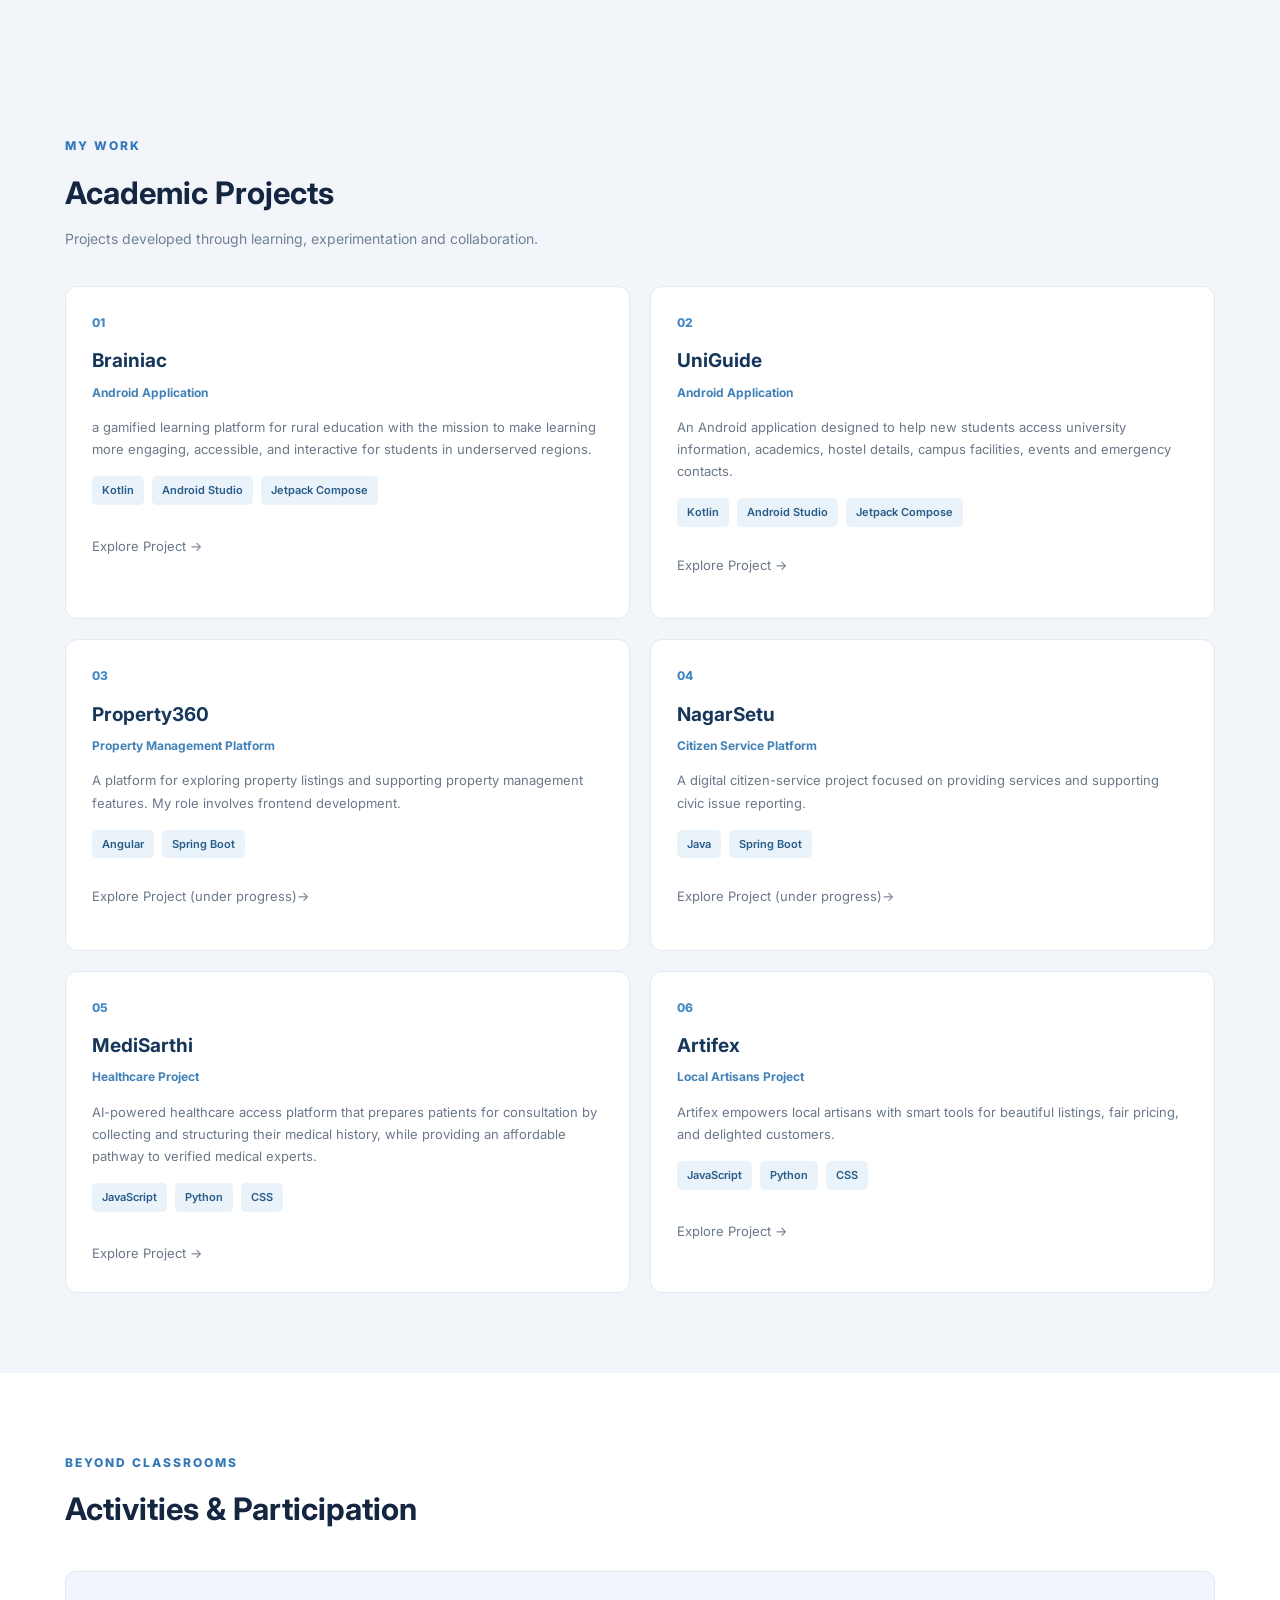
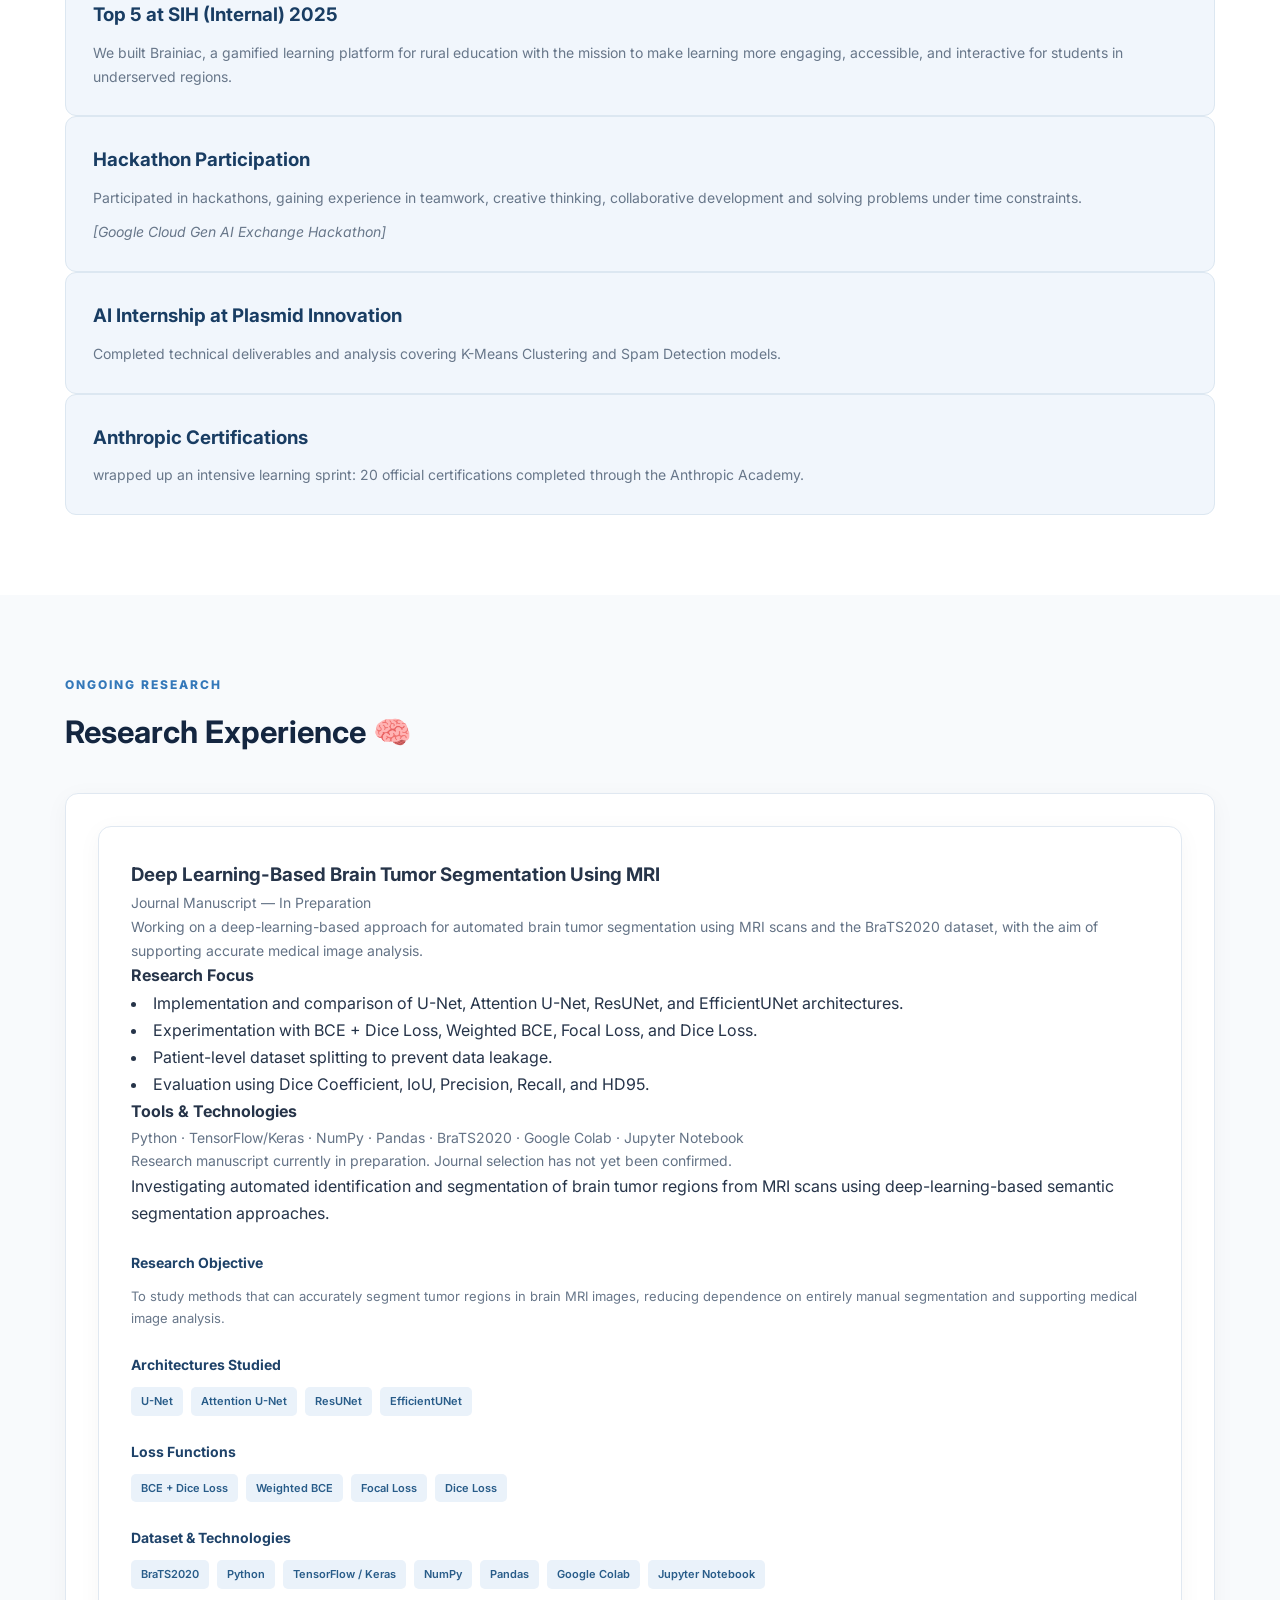
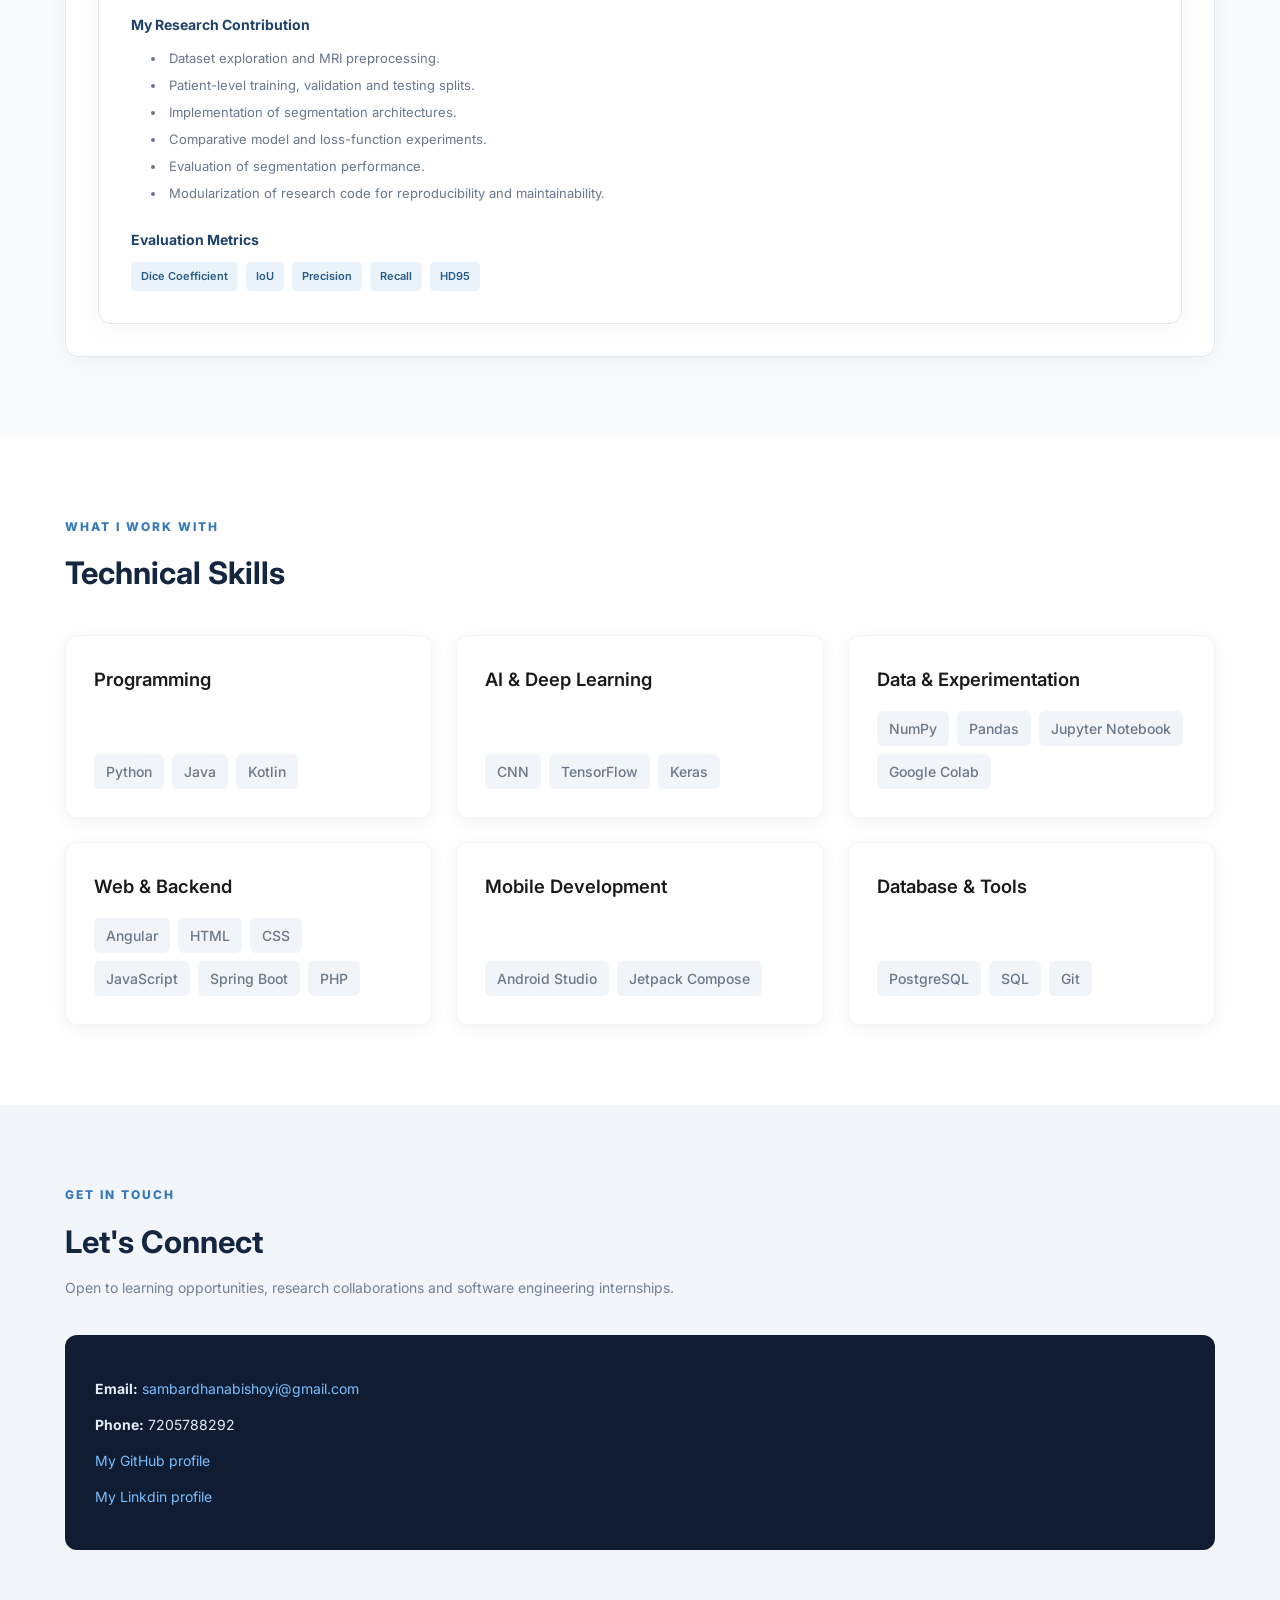
==== commit 71f804ae: "updates" ====
--- a/index.html
+++ b/index.html
@@ -203,6 +203,204 @@
 </section>
 
 
+
+        <!-- PROJECTS -->
+        <section class="section light-section" id="projects">
+            <div class="container">
+
+                <div class="section-heading">
+                    <p class="eyebrow">MY WORK</p>
+                    <h2>Academic Projects</h2>
+                    <p class="section-subtitle">
+                        Projects developed through learning, experimentation
+                        and collaboration.
+                    </p>
+                </div>
+
+                <div class="projects-grid">
+
+                  <article class="project-card">
+                        <div class="project-number">01</div>
+                        <h3>Brainiac</h3>
+                        <p class="project-type">Android Application</p>
+                        <p>
+                            a gamified learning platform for rural education with the mission to make learning more engaging, accessible, and interactive for students in underserved regions.
+                        </p>
+                        <div class="tags">
+                            <span>Kotlin</span>
+                            <span>Android Studio</span>
+                            <span>Jetpack Compose</span>
+                        </div>
+                        <br>
+                           <a href="https://brainiac-gamma.vercel.app/"
+                           target="_blank"
+                            rel="noopener noreferrer"
+                            class="project-link">
+                           Explore Project →
+        </a>
+                    </article>
+
+                   <article class="project-card">
+    <a href="uniguide.html" class="project-card-link">
+
+        <div class="project-number">02</div>
+
+        <h3>UniGuide </h3>
+
+        <p class="project-type">Android Application</p>
+
+        <p>
+            An Android application designed to help new
+            students access university information,
+            academics, hostel details, campus facilities,
+            events and emergency contacts.
+        </p>
+
+        <div class="tags">
+            <span>Kotlin</span>
+            <span>Android Studio</span>
+            <span>Jetpack Compose</span>
+        </div>
+
+        <br>
+        <p class="project-link-text">Explore Project →</p>
+
+    </a>
+</article>
+
+                    <article class="project-card">
+                        <div class="project-number">03</div>
+                        <h3>Property360</h3>
+                        <p class="project-type">Property Management Platform</p>
+                        <p>
+                            A platform for exploring property listings
+                            and supporting property management features.
+                            My role involves frontend development.
+                        </p>
+                        <div class="tags">
+                            <span>Angular</span>
+                            <span>Spring Boot</span>
+                        </div>
+                        <br>
+                            <p class="project-link-text">Explore Project (under progress)→</p>
+                    </article>
+
+                    <article class="project-card">
+                        <div class="project-number">04</div>
+                        <h3>NagarSetu</h3>
+                        <p class="project-type">Citizen Service Platform</p>
+                        <p>
+                            A digital citizen-service project focused on
+                            providing services and supporting civic
+                            issue reporting.
+                        </p>
+                        <div class="tags">
+                            <span>Java</span>
+                            <span>Spring Boot</span>
+                        </div>
+                        <br>
+                          <p class="project-link-text">Explore Project (under progress)→</p>
+                    </article>
+
+                   <article class="project-card">
+    <div class="project-number">05</div>
+
+    <h3> MediSarthi</h3>
+
+    <p class="project-type">Healthcare Project</p>
+
+    <p>
+        AI-powered healthcare access platform that prepares patients
+        for consultation by collecting and structuring their medical
+        history, while providing an affordable pathway to verified
+        medical experts.
+    </p>
+
+    <div class="tags">
+                            <span>JavaScript</span>
+                            <span>Python</span>
+                            <span>CSS</span>
+    </div>
+
+    <br>
+    <a href="https://medisarthi-ai-web.netlify.app/"
+           target="_blank"
+           rel="noopener noreferrer"
+           class="project-link">
+             Explore Project →
+        </a>
+</article>
+
+                    <article class="project-card">
+                        <div class="project-number">06</div>
+                        <h3>Artifex</h3>
+                        <p class="project-type">Local Artisans Project</p>
+                        <p>
+                            Artifex empowers local artisans with smart tools for beautiful listings, fair pricing, and delighted customers.
+                        </p>
+                        <div class="tags">
+                            <span>JavaScript</span>
+                            <span>Python</span>
+                            <span>CSS</span>
+                        </div>
+                        <br>
+                            <a href="https://artefix-five.vercel.app"
+                             target="_blank"
+                             rel="noopener noreferrer"
+                             class="project-link">
+                             Explore Project →
+        </a>
+                    </article>
+
+                </div>
+            </div>
+        </section>
+
+
+        <!-- HACKATHONS -->
+        <section class="section" id="activities">
+            <div class="container">
+
+                <div class="section-heading">
+                    <p class="eyebrow">BEYOND CLASSROOMS</p>
+                    <h2>Activities & Participation</h2>
+                </div>
+
+                <div class="activity-card">
+                  <h3>Top 5 at SIH (Internal) 2025</h3>
+                  <p>
+                    We built Brainiac, a gamified learning platform for rural education with the mission to make learning more engaging, accessible, and interactive for students in underserved regions.
+                  </p>
+                </div>
+                <div class="activity-card">
+                    <h3>Hackathon Participation</h3>
+                    <p>
+                        Participated in hackathons, gaining experience
+                        in teamwork, creative thinking, collaborative
+                        development and solving problems under time
+                        constraints.
+                    </p>
+                    <p class="placeholder">
+                        [Google Cloud Gen AI Exchange Hackathon]
+                    </p>
+                </div>
+                <div class="activity-card">
+                  <h3>AI Internship at Plasmid Innovation</h3>
+                  <p>
+                    Completed technical deliverables and analysis covering K-Means Clustering and Spam Detection models.
+                  </p>
+                </div>
+
+                <div class="activity-card">
+                  <h3>Anthropic Certifications</h3>
+                  <p>
+                      wrapped up an intensive learning sprint: 20 official certifications completed through the Anthropic Academy.
+                  </p>
+                </div>
+            </div>
+        </section>
+
+        
         <!-- RESEARCH -->
         <section class="section research-section" id="research">
             <div class="container">
@@ -341,199 +539,11 @@
                     
 
                 </div>
-</div>
+              </div>
                     
                         
             </div>
         </section>
-
-
-        <!-- PROJECTS -->
-        <section class="section light-section" id="projects">
-            <div class="container">
-
-                <div class="section-heading">
-                    <p class="eyebrow">MY WORK</p>
-                    <h2>Academic Projects</h2>
-                    <p class="section-subtitle">
-                        Projects developed through learning, experimentation
-                        and collaboration.
-                    </p>
-                </div>
-
-                <div class="projects-grid">
-
-                  <article class="project-card">
-                        <div class="project-number">01</div>
-                        <h3>Brainiac</h3>
-                        <p class="project-type">Android Application</p>
-                        <p>
-                            a gamified learning platform for rural education with the mission to make learning more engaging, accessible, and interactive for students in underserved regions.
-                        </p>
-                        <div class="tags">
-                            <span>Kotlin</span>
-                            <span>Android Studio</span>
-                            <span>Jetpack Compose</span>
-                        </div>
-                        <br>
-                          <p class="project-link-text">Explore Project →</p>
-                    </article>
-
-                   <article class="project-card">
-    <a href="uniguide.html" class="project-card-link">
-
-        <div class="project-number">02</div>
-
-        <h3>UniGuide ↗</h3>
-
-        <p class="project-type">Android Application</p>
-
-        <p>
-            An Android application designed to help new
-            students access university information,
-            academics, hostel details, campus facilities,
-            events and emergency contacts.
-        </p>
-
-        <div class="tags">
-            <span>Kotlin</span>
-            <span>Android Studio</span>
-            <span>Jetpack Compose</span>
-        </div>
-
-        <br>
-        <p class="project-link-text">Explore Project →</p>
-
-    </a>
-</article>
-
-                    <article class="project-card">
-                        <div class="project-number">03</div>
-                        <h3>Property360</h3>
-                        <p class="project-type">Property Management Platform</p>
-                        <p>
-                            A platform for exploring property listings
-                            and supporting property management features.
-                            My role involves frontend development.
-                        </p>
-                        <div class="tags">
-                            <span>Angular</span>
-                            <span>Spring Boot</span>
-                        </div>
-                        <br>
-                            <p class="project-link-text">Explore Project →</p>
-                    </article>
-
-                    <article class="project-card">
-                        <div class="project-number">04</div>
-                        <h3>NagarSetu</h3>
-                        <p class="project-type">Citizen Service Platform</p>
-                        <p>
-                            A digital citizen-service project focused on
-                            providing services and supporting civic
-                            issue reporting.
-                        </p>
-                        <div class="tags">
-                            <span>Java</span>
-                            <span>Spring Boot</span>
-                        </div>
-                        <br>
-                          <p class="project-link-text">Explore Project →</p>
-                    </article>
-
-                   <article class="project-card">
-    <div class="project-number">05</div>
-
-    <h3> MediSarthi</h3>
-
-    <p class="project-type">Healthcare Project</p>
-
-    <p>
-        AI-powered healthcare access platform that prepares patients
-        for consultation by collecting and structuring their medical
-        history, while providing an affordable pathway to verified
-        medical experts.
-    </p>
-
-    <div class="tags">
-                            <span>JavaScript</span>
-                            <span>Python</span>
-                            <span>CSS</span>
-    </div>
-
-    <br>
-    <a href="https://medisarthi-ai-web.netlify.app/"
-           target="_blank"
-           rel="noopener noreferrer"
-           class="project-link">
-             Explore Project →
-        </a>
-</article>
-
-                    <article class="project-card">
-                        <div class="project-number">06</div>
-                        <h3>Artifex</h3>
-                        <p class="project-type">Local Artisans Project</p>
-                        <p>
-                            Artifex empowers local artisans with smart tools for beautiful listings, fair pricing, and delighted customers.
-                        </p>
-                        <div class="tags">
-                            <span>JavaScript</span>
-                            <span>Python</span>
-                            <span>CSS</span>
-                        </div>
-                        <br>
-                         <p class="project-link-text">Explore Project →</p>
-                    </article>
-
-                </div>
-            </div>
-        </section>
-
-
-        <!-- HACKATHONS -->
-        <section class="section" id="activities">
-            <div class="container">
-
-                <div class="section-heading">
-                    <p class="eyebrow">BEYOND CLASSROOMS</p>
-                    <h2>Activities & Participation</h2>
-                </div>
-
-                <div class="activity-card">
-                  <h3>Top 5 at SIH (Internal) 2025</h3>
-                  <p>
-                    We built Brainiac, a gamified learning platform for rural education with the mission to make learning more engaging, accessible, and interactive for students in underserved regions.
-                  </p>
-                </div>
-                <div class="activity-card">
-                    <h3>Hackathon Participation</h3>
-                    <p>
-                        Participated in hackathons, gaining experience
-                        in teamwork, creative thinking, collaborative
-                        development and solving problems under time
-                        constraints.
-                    </p>
-                    <p class="placeholder">
-                        [Google Cloud Gen AI Exchange Hackathon]
-                    </p>
-                </div>
-                <div class="activity-card">
-                  <h3>AI Internship at Plasmid Innovation</h3>
-                  <p>
-                    Completed technical deliverables and analysis covering K-Means Clustering and Spam Detection models.
-                  </p>
-                </div>
-
-                <div class="activity-card">
-                  <h3>Anthropic Certifications</h3>
-                  <p>
-                      wrapped up an intensive learning sprint: 20 official certifications completed through the Anthropic Academy.
-                  </p>
-                </div>
-            </div>
-        </section>
-
         
         <!-- SKILLS -->
         <section class="section" id="skills">
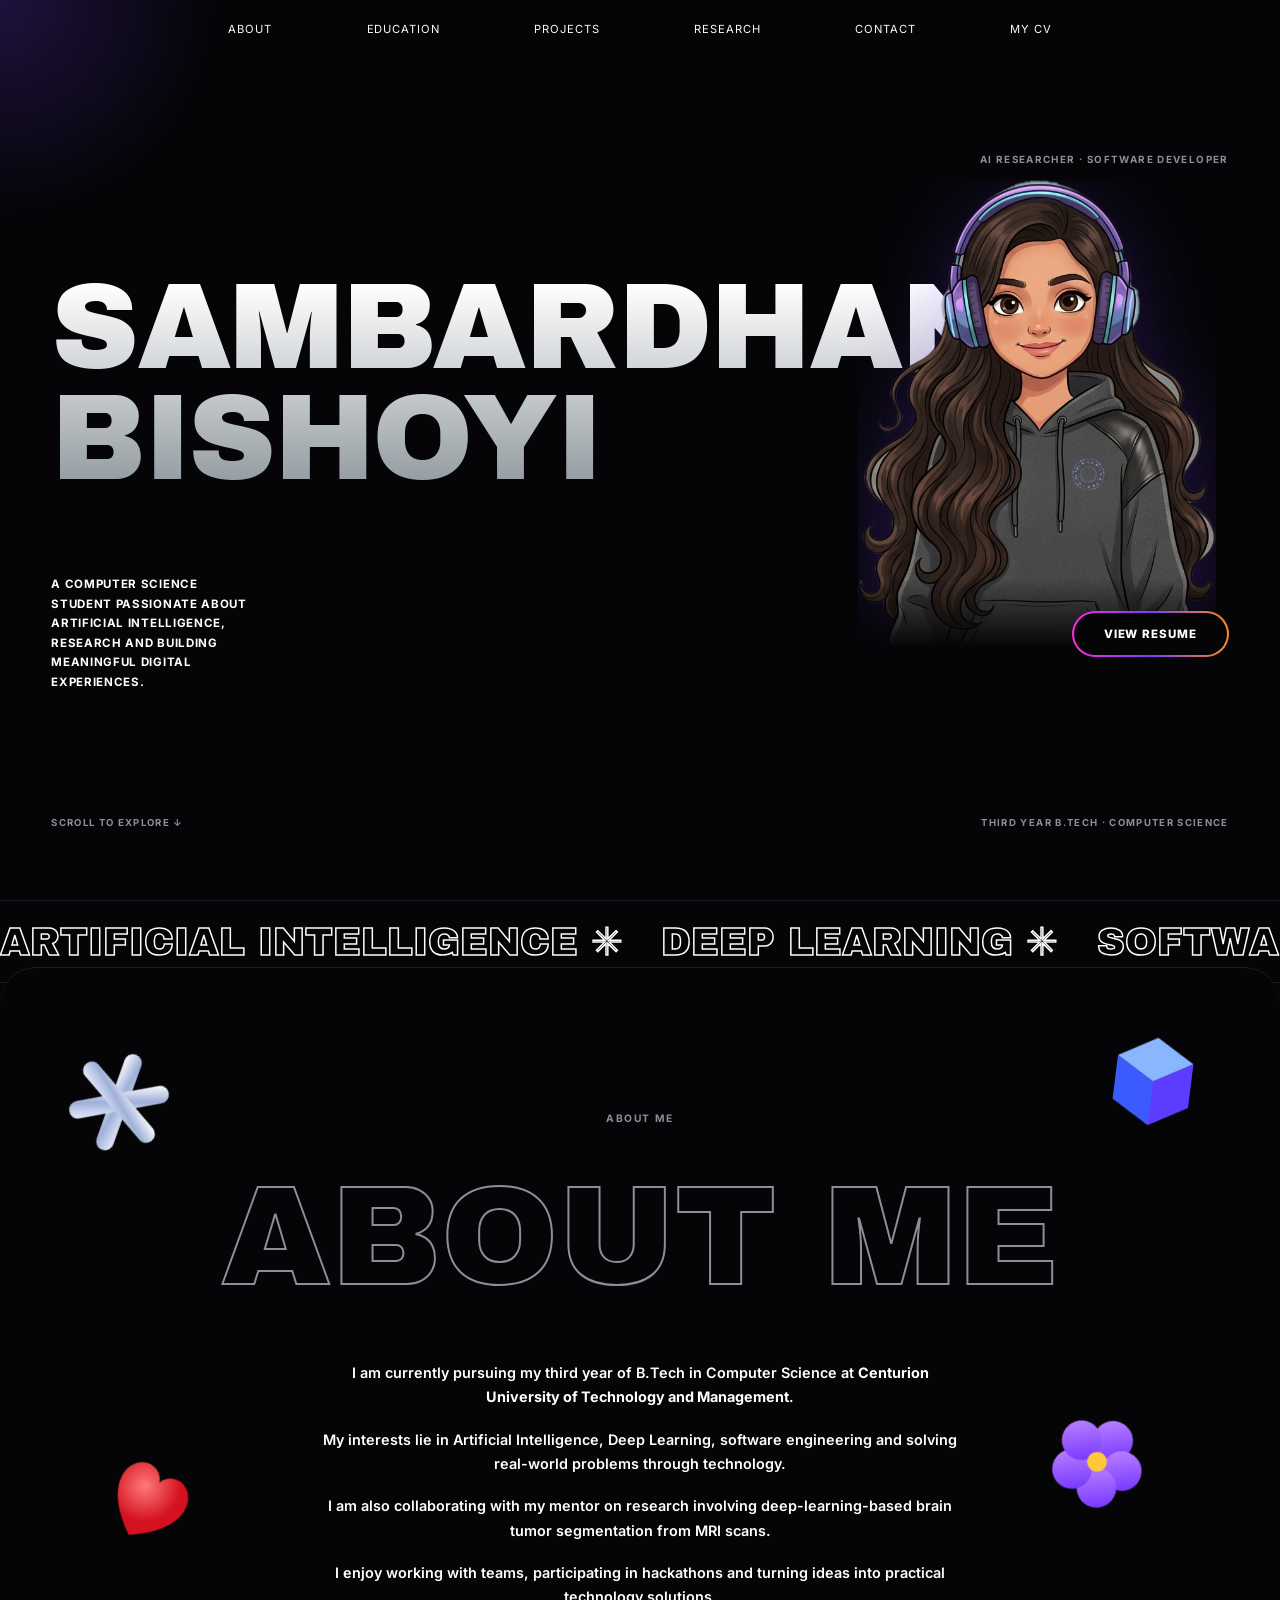
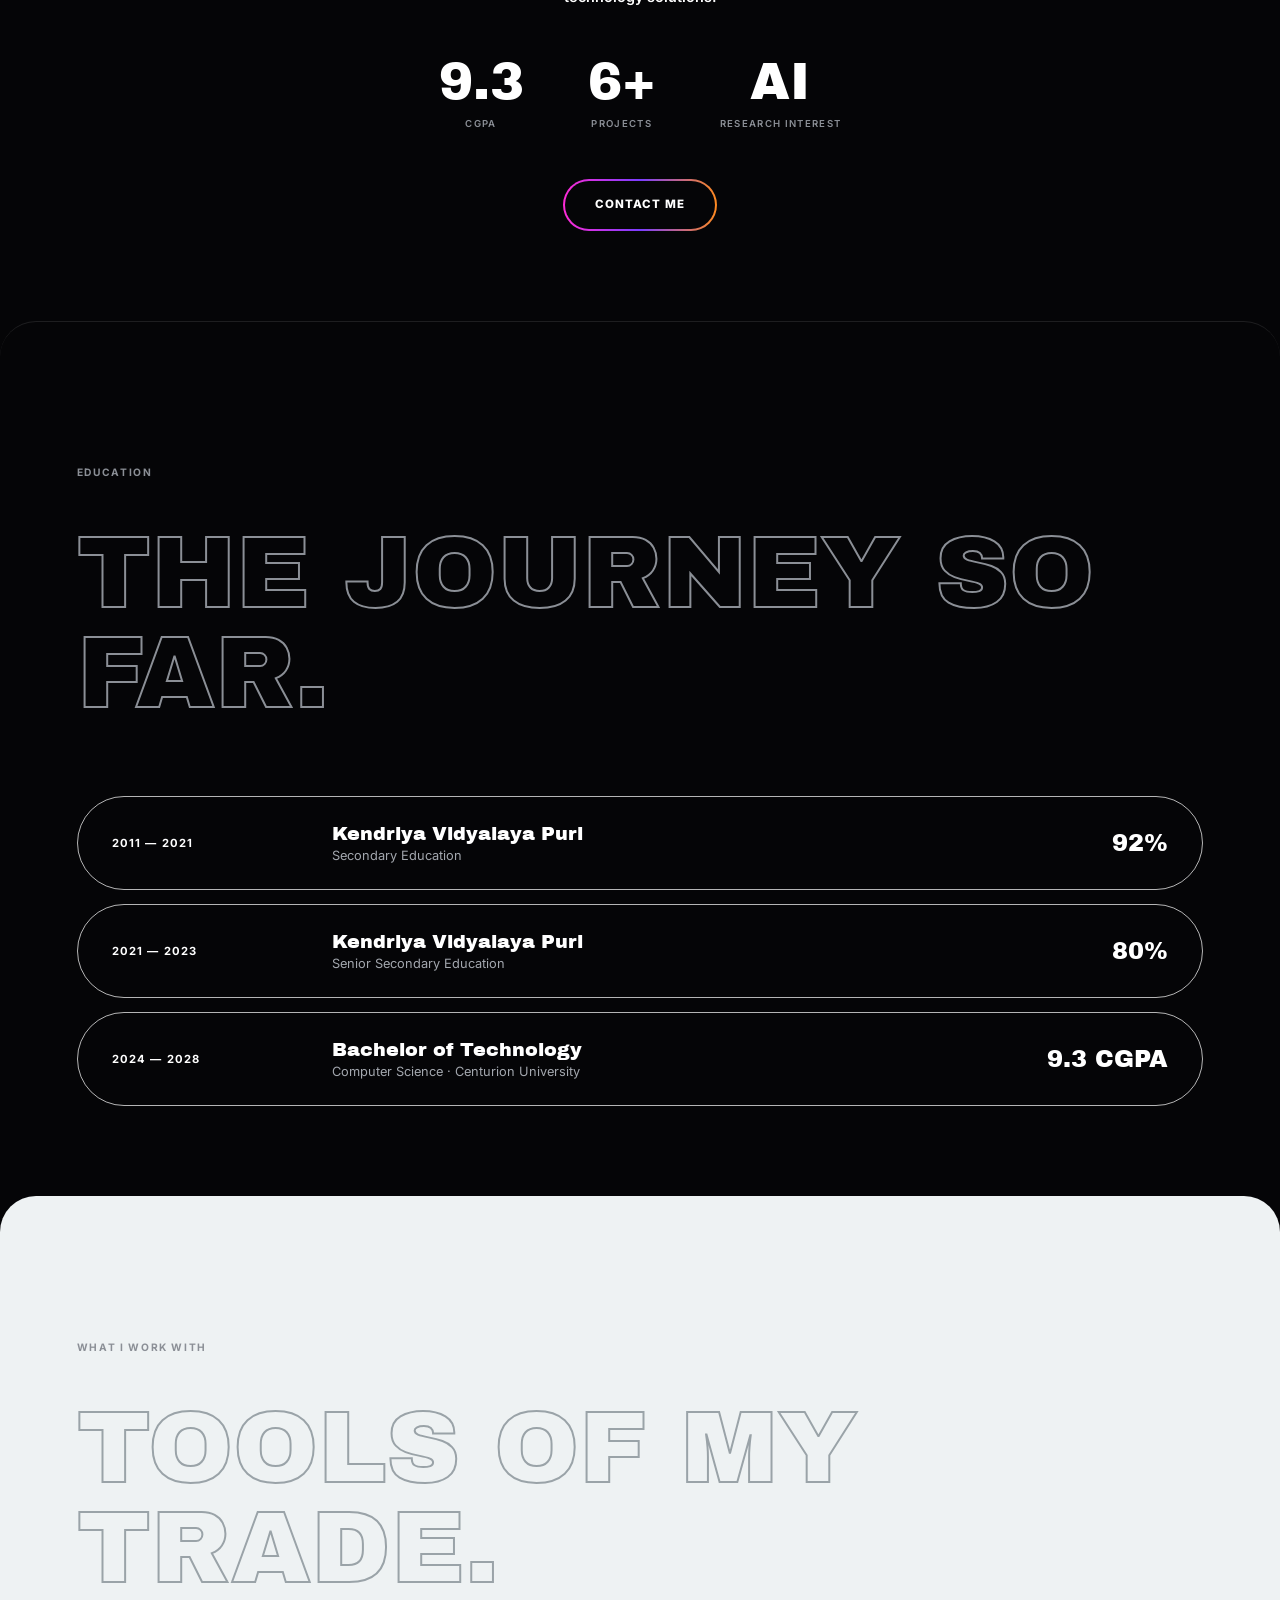
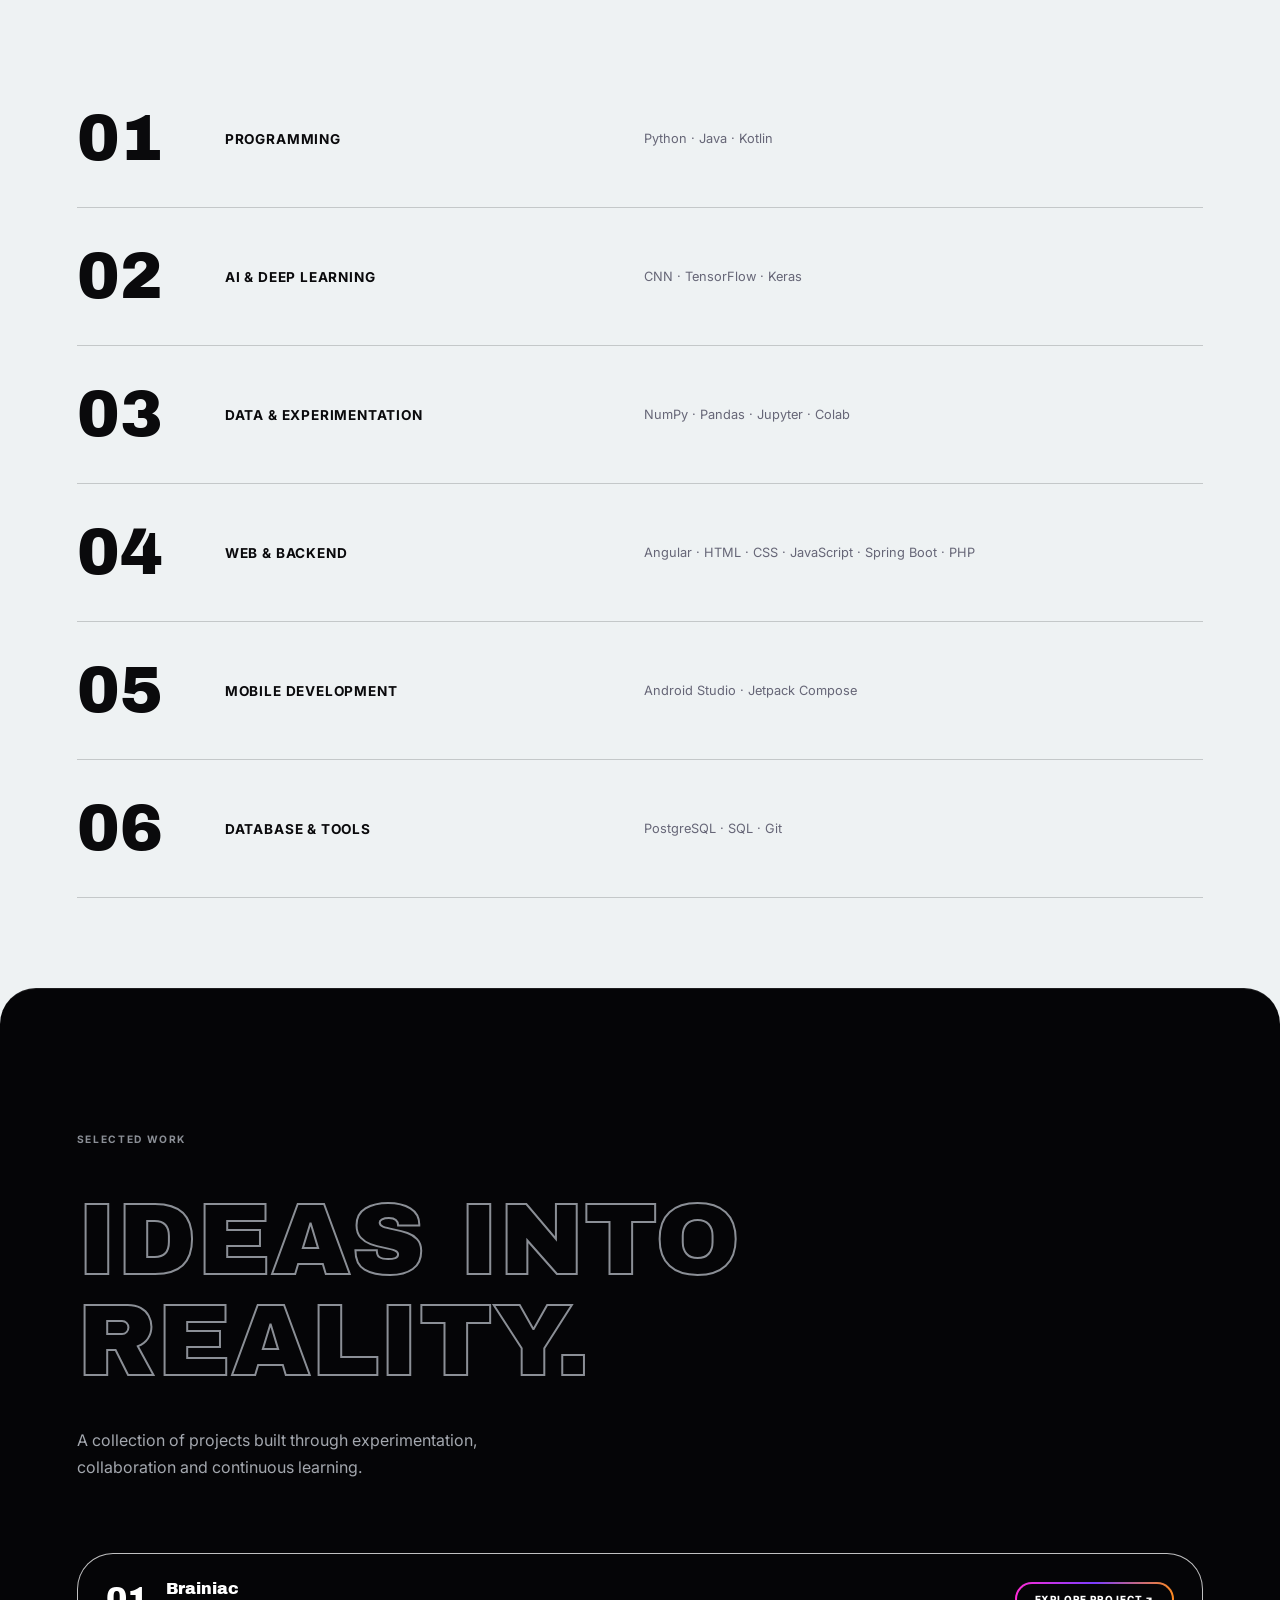
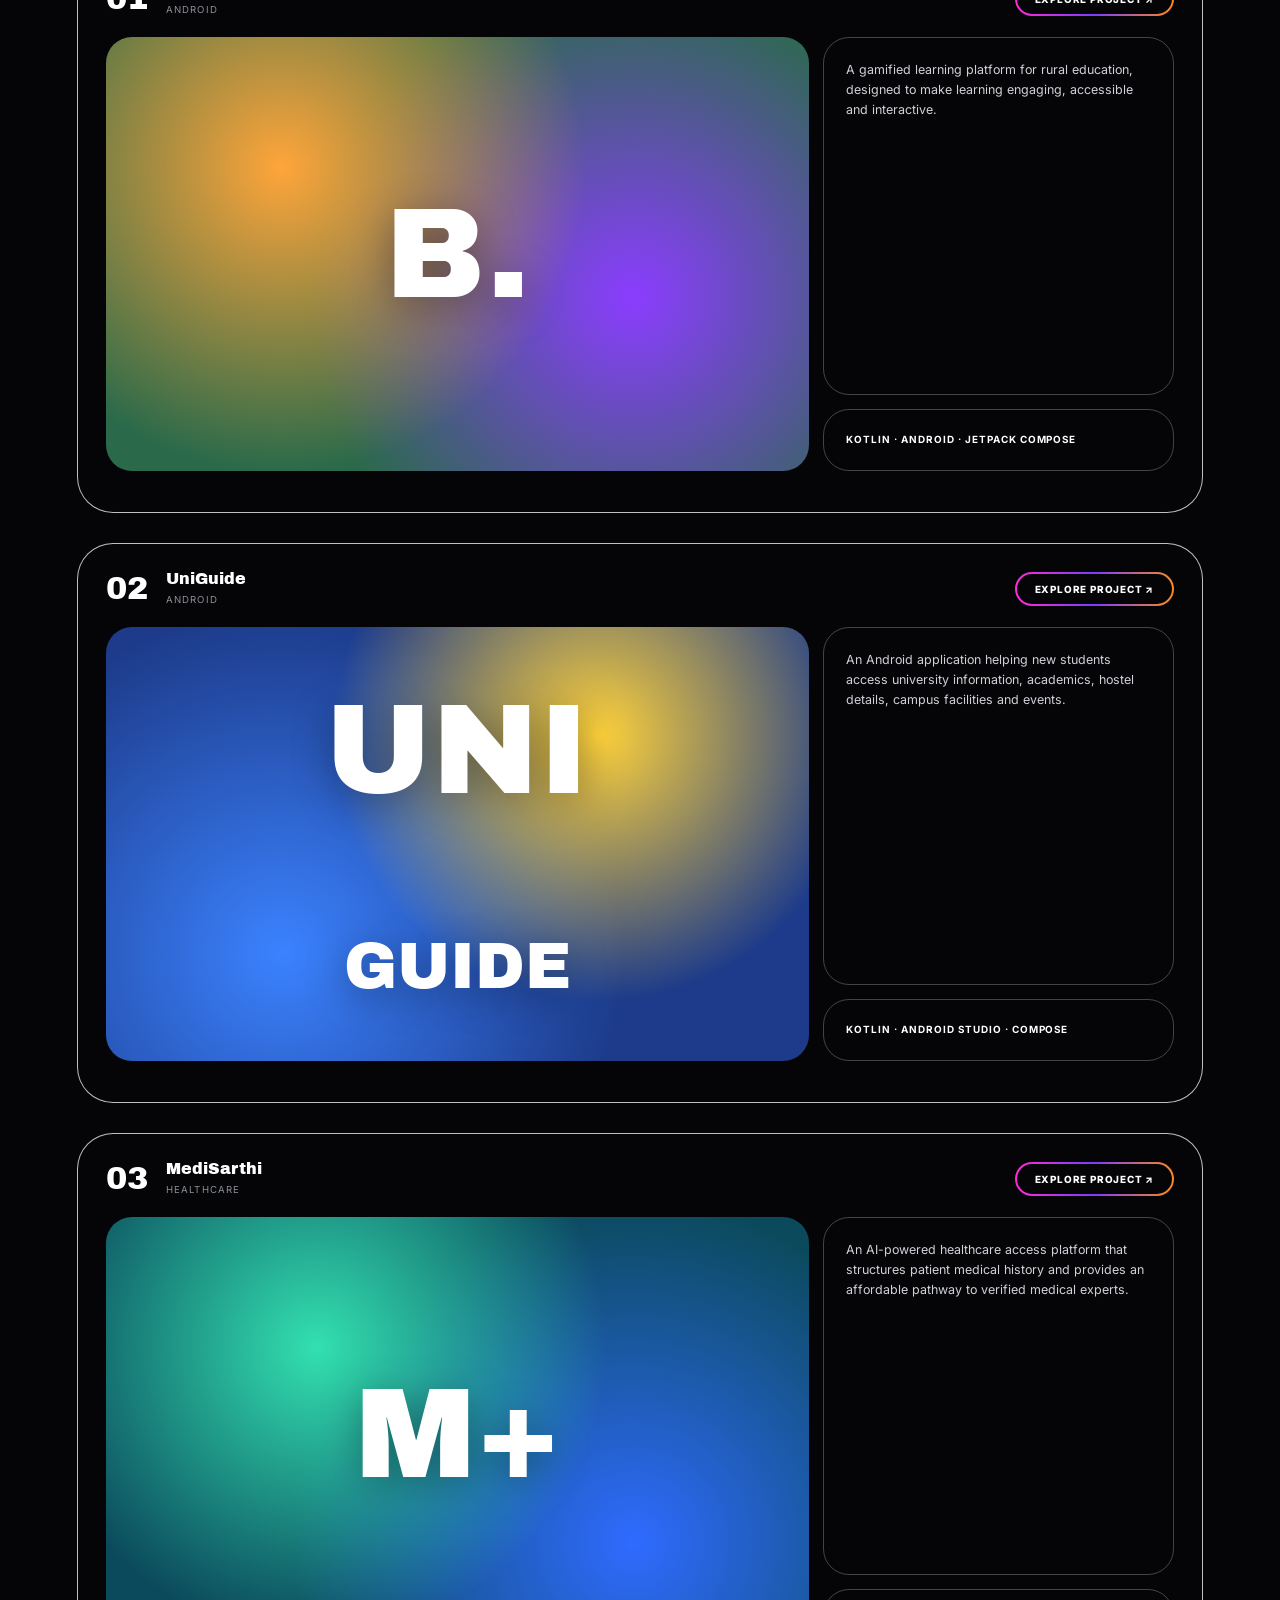
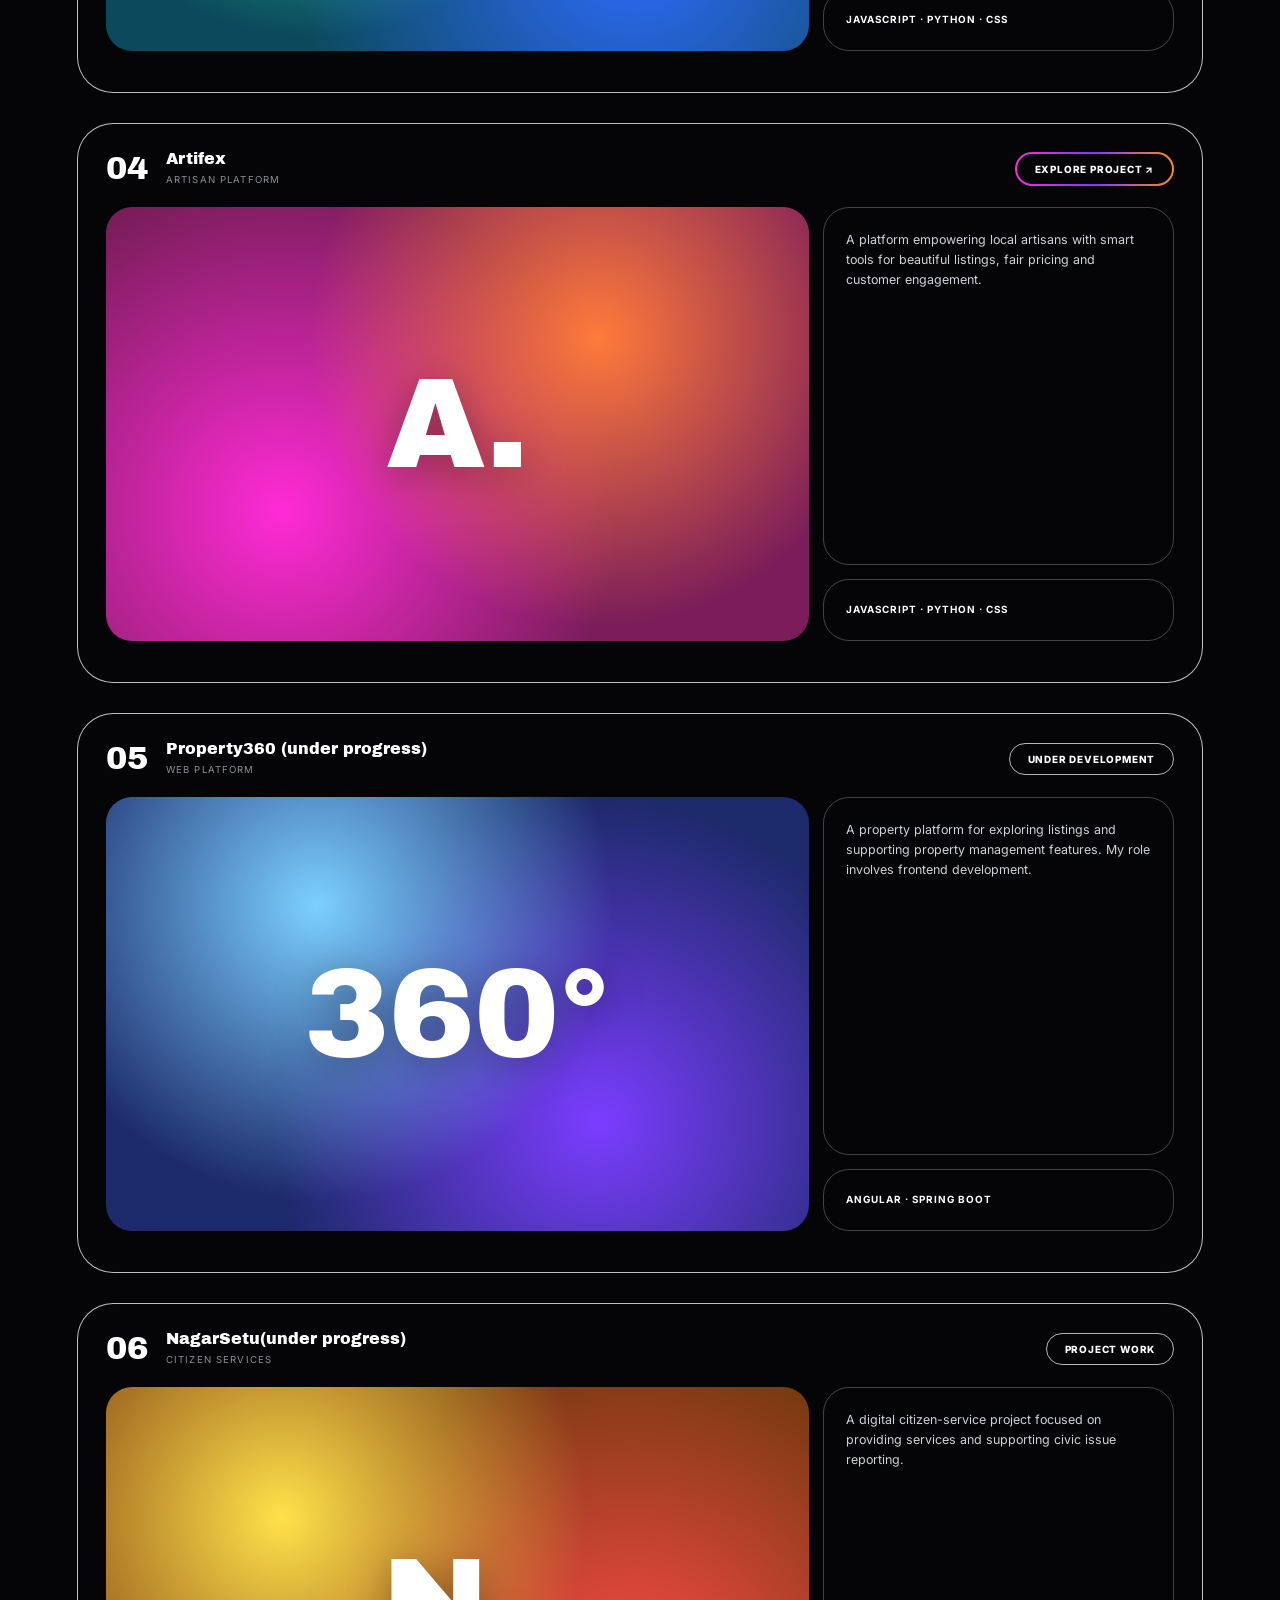
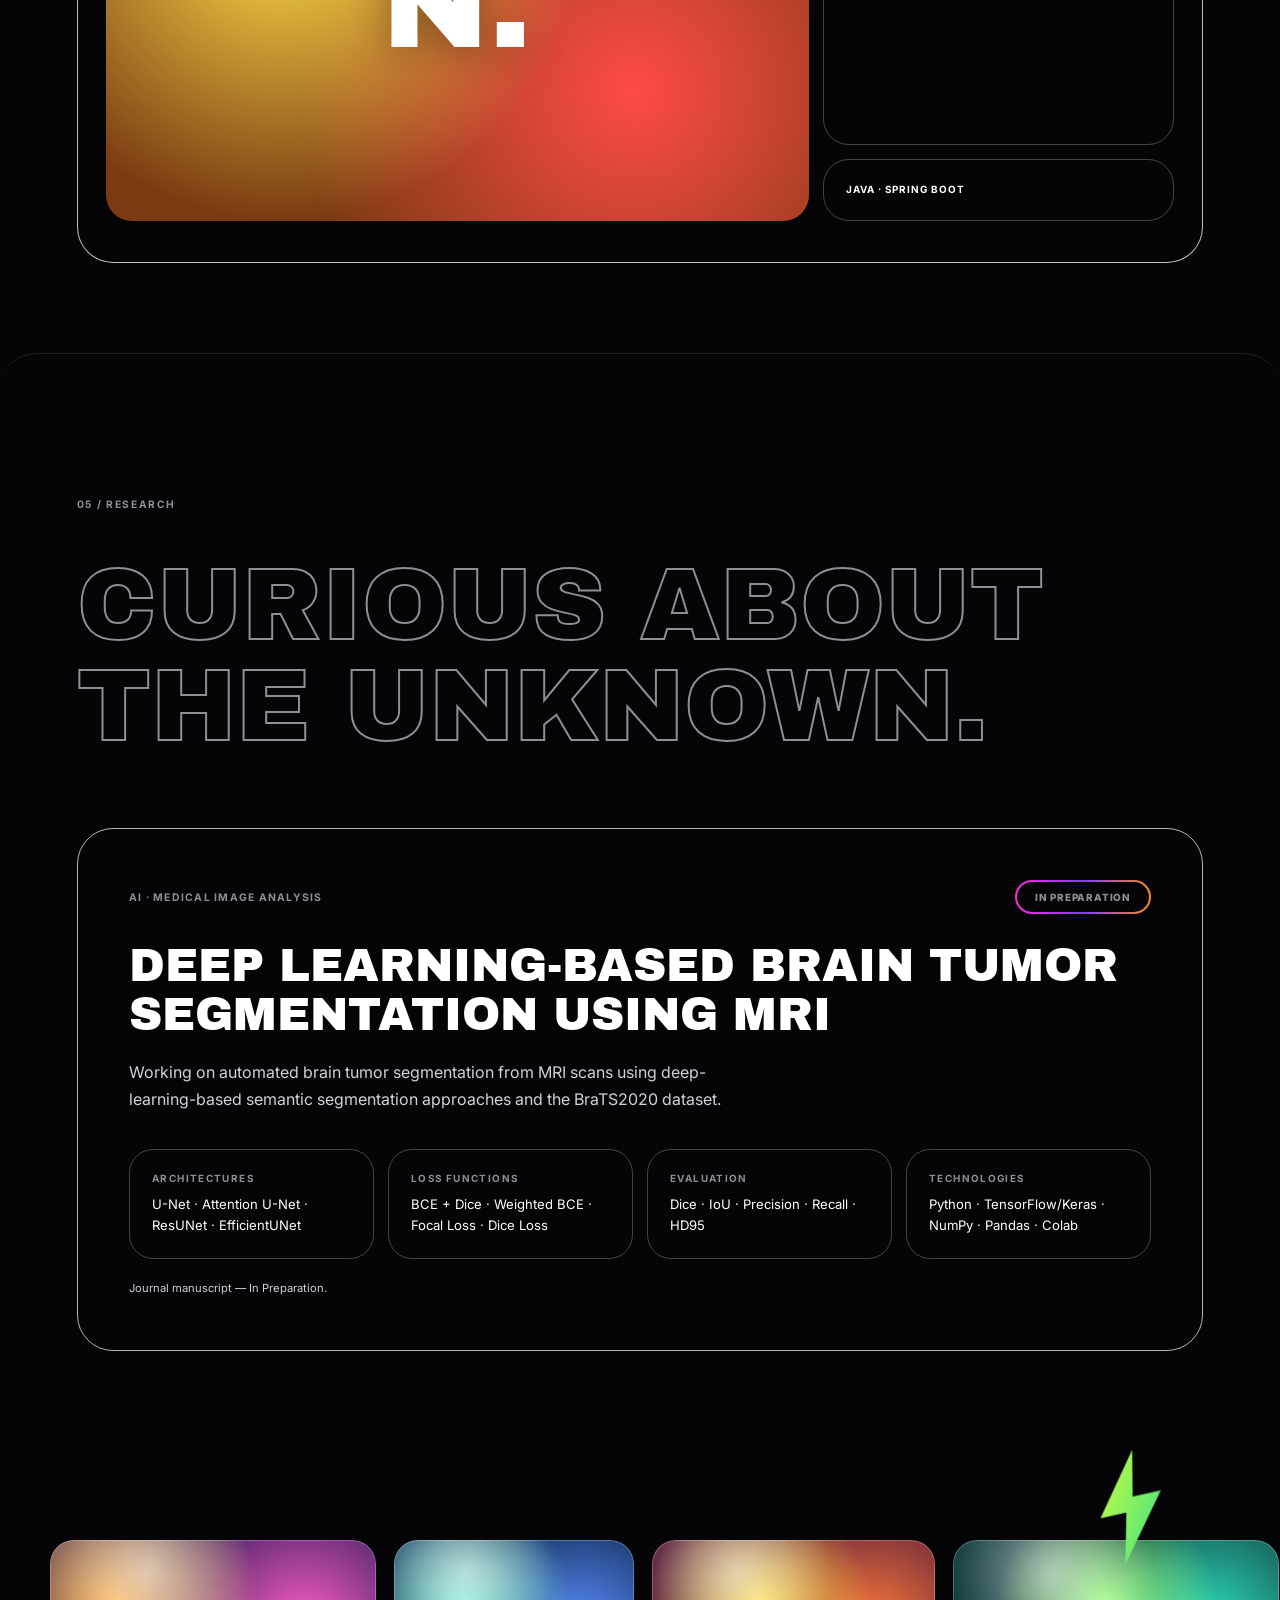
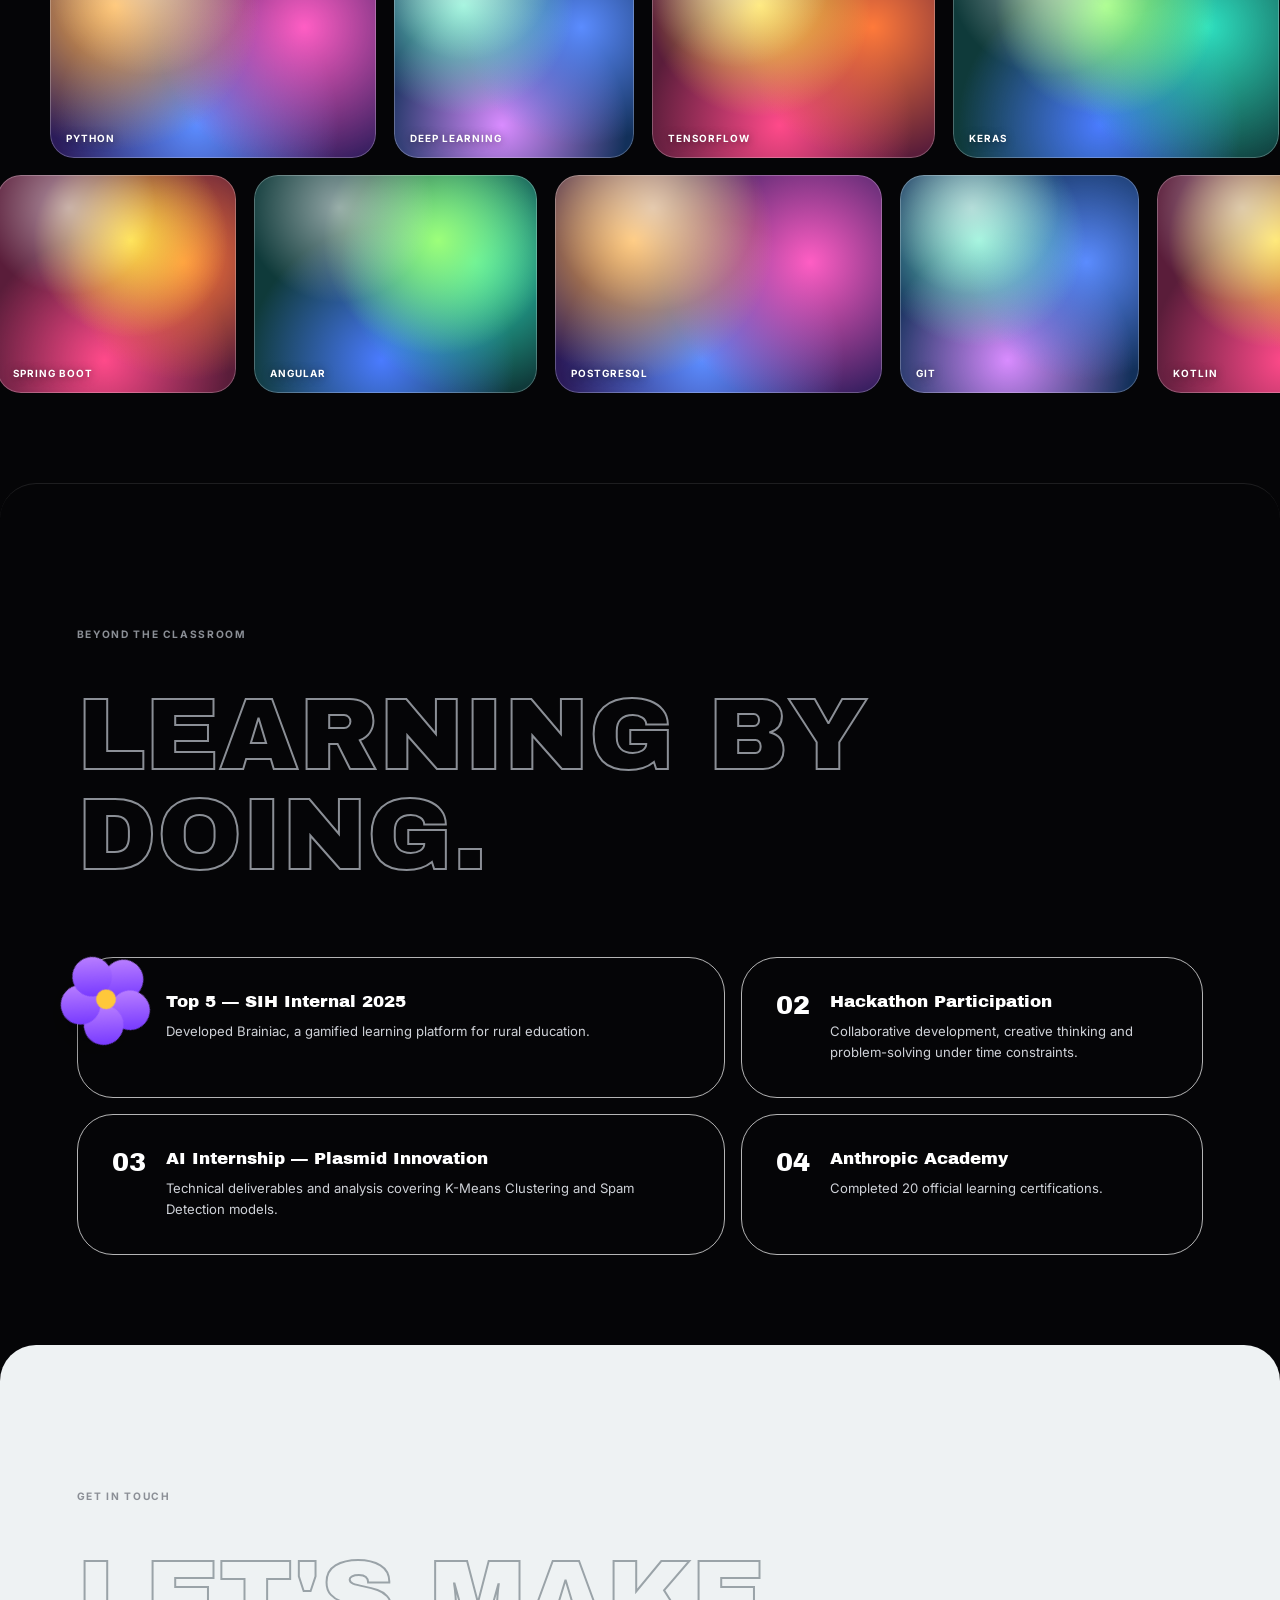
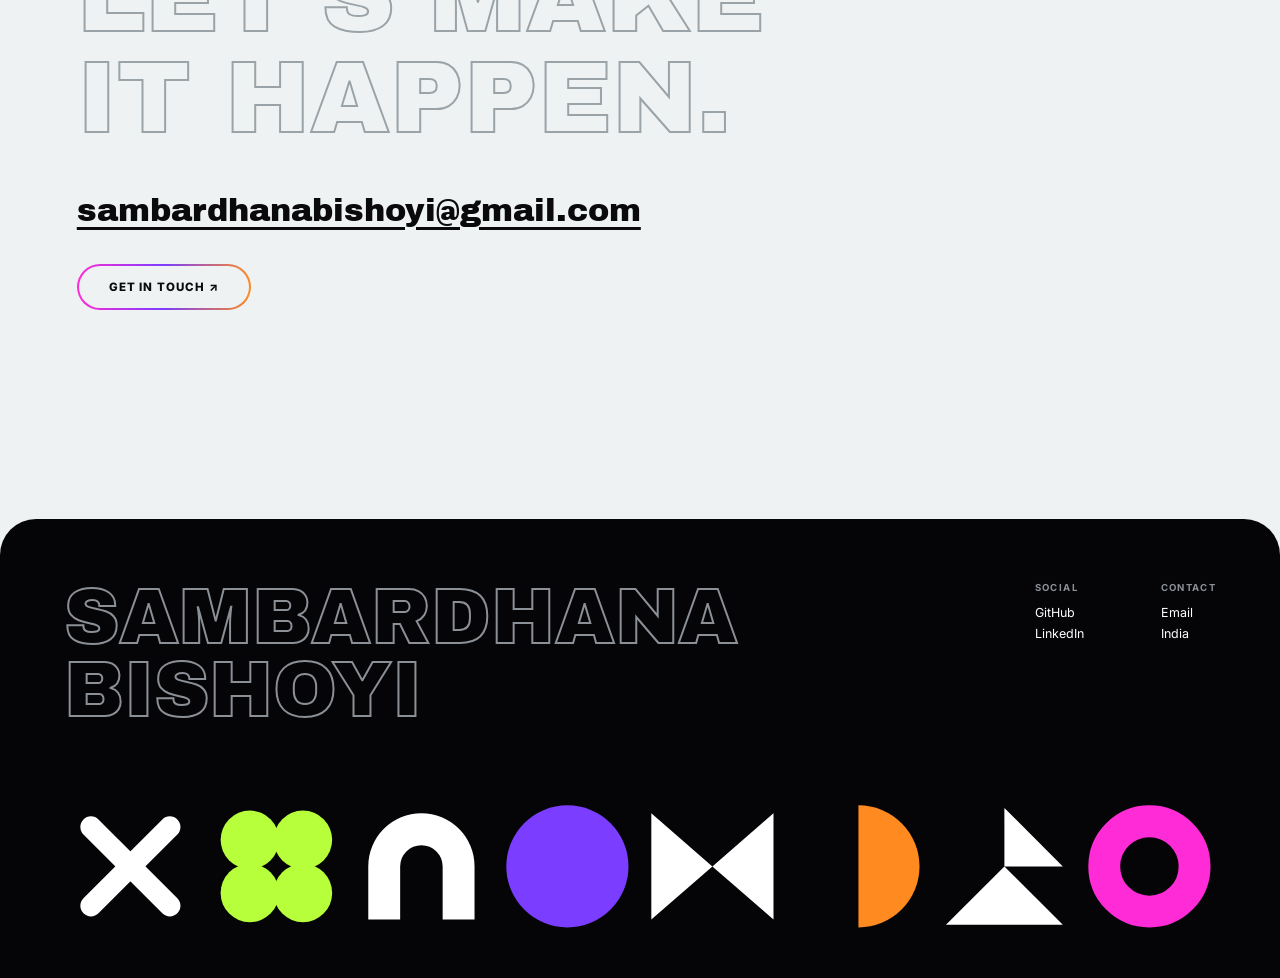
==== commit d70e4ed9: "updated" ====
--- a/index.html
+++ b/index.html
@@ -1,673 +1,201 @@
-
 <!DOCTYPE html>
 <html lang="en">
 <head>
-    <meta charset="UTF-8">
-    <meta name="viewport" content="width=device-width, initial-scale=1.0">
-    <meta name="description" content="Portfolio of a Computer Science student focused on AI research and software development.">
-    <title>Sambardhana Bishoyi | Portfolio</title>
-
-    <link rel="stylesheet" href="style.css">
-
-    <link rel="preconnect" href="https://fonts.googleapis.com">
-    <link rel="preconnect" href="https://fonts.gstatic.com" crossorigin>
-    <link href="https://fonts.googleapis.com/css2?family=Inter:wght@400;500;600;700;800&display=swap" rel="stylesheet">
+<meta charset="UTF-8">
+<meta name="viewport" content="width=device-width, initial-scale=1.0">
+<meta name="description" content="Sambardhana Bishoyi — AI Researcher and Software Developer Portfolio">
+<title>Sambardhana Bishoyi | Portfolio</title>
+<link rel="preconnect" href="https://fonts.googleapis.com">
+<link rel="preconnect" href="https://fonts.gstatic.com" crossorigin>
+<link href="https://fonts.googleapis.com/css2?family=Archivo+Black&family=Inter:wght@400;500;600;700;800&display=swap" rel="stylesheet">
+<link rel="stylesheet" href="style.css">
 </head>
 <body>
-
-    <!-- NAVBAR -->
-    <header>
-        <nav class="navbar container">
-            <!-- <a href="#home" class="logo">SB<span></span></a> -->
-
-            <button class="menu-toggle" id="menuToggle" aria-label="Toggle navigation">
-                ☰
-            </button>
-
-            <ul class="nav-links" id="navLinks">
-                <li><a href="#home">Home</a></li>
-                <li><a href="#about">About</a></li>
-                <li><a href="#skills">Skills</a></li>
-                <li><a href="#research">Research</a></li>
-                <li><a href="#projects">Projects</a></li>
-                <li><a href="#contact">Contact</a></li>
-            </ul>
-        </nav>
-    </header>
-
-    <main>
-
-        <!-- HERO SECTION -->
-        <section class="hero" id="home">
-            <div class="container hero-content">
-
-                <div class="hero-text">
-                    <p class="eyebrow">HELLO, I'M</p>
-
-                    <h1>Sambardhana <span>Bishoyi</span></h1>
-
-                    <h2>B.Tech Student | AI Research & Software Developer</h2>
-
-                    <p class="hero-description">
-                        I am a third-year B.Tech student passionate about
-                        Artificial Intelligence, Deep Learning, Research
-                        and Software Development. I enjoy exploring
-                        technologies and building meaningful solutions
-                        through innovation and collaboration.
-                    </p>
-
-                    <div class="hero-buttons">
-                        <a href="#projects" class="btn primary-btn">
-                            Explore My Work
-                        </a>
-
-                        <a href="assests\resume.pdf" class="btn outline-btn"
-                           target="_blank">
-                            View Resume
-                        </a>
-                    </div>
-
-                    <div class="social-links">
-                        <a href="https://github.com/Sambardhana?tab=repositories" target="_blank">
-                            GitHub ↗
-                        </a>
-
-                        <a href="https://www.linkedin.com/in/sambardhana-bishoyi-88167b336/"
-                           target="_blank">
-                            LinkedIn ↗
-                        </a>
-
-                       
-                    </div>
-                </div>
-
-                <div class="hero-image">
-                    <div class="profile-circle">
-                        <img src="assests\photo.jpeg"
-                             alt="Sambardhana Bishoyi"
-                             onerror="this.style.display='none'; this.parentElement.classList.add('no-photo');">
-                        <span class="profile-initials">SB</span>
-                    </div>
-                    <!-- <div class="floating-card">
-                        <span>9.3 CGPA</span>
-                        <small>Academic Performance</small>
-                    </div> -->
-                </div>
-
-            </div>
-        </section>
-
-
-        <!-- ABOUT SECTION -->
-        <section class="section" id="about">
-            <div class="container">
-
-                <div class="section-heading">
-                    <p class="eyebrow">GET TO KNOW ME</p>
-                    <h2>About Me</h2>
-                </div>
-
-                <div class="about-content">
-                    <div class="about-text">
-                        <p>
-                            I am currently pursuing my third year of
-                            B.Tech in Computer Science at
-                            <strong>Centurion University technology and Management</strong>.
-                        </p>
-
-                        <p>
-                            My interests lie in Artificial Intelligence,
-                            Deep Learning, software engineering and
-                            solving real-world problems through technology.
-                        </p>
-
-                        <p>
-                            Alongside software development projects,
-                            I am collaborating with my mentor on research
-                            involving deep-learning-based brain tumor
-                            segmentation from MRI scans.
-                        </p>
-
-                        <p>
-                            I have also participated in hackathons,
-                            where I gained experience in teamwork,
-                            creative thinking and collaborative
-                            problem-solving.
-                        </p>
-                    </div>
-
-                    <div class="about-stats">
-                        <div class="stat-card">
-                            <h3>9.3</h3>
-                            <p>CGPA</p>
-                        </div>
-
-                        <div class="stat-card">
-                            <h3>6+</h3>
-                            <p>Academic Projects</p>
-                        </div>
-
-                        <div class="stat-card">
-                            <h3>AI</h3>
-                            <p>Research Interest</p>
-                        </div>
-
-                        <div class="stat-card">
-                            <h3>2028</h3>
-                            <p>Graduation </p>
-                        </div>
-                    </div>
-                </div>
-
-            </div>
-        </section>
-
-<!-- EDUCATION -->
-<section class="section light-section" id="education">
-    <div class="container">
-
-        <div class="section-heading">
-            <p class="eyebrow"></p>
-            <h2>Education 🎓</h2>
-            <div class="education-icon"></div>
-        </div>
-
-        <!-- Container wrapper for cards -->
-        <div class="education-grid">
-
-            <div class="edu-box">
-                <h3>Kendriya Vidyalaya Puri</h3>
-                <p>Secondary</p>
-                <p class="education-year">2011 – 2021</p>
-                <span class="cgpa">92%</span>
-            </div>
-
-            <div class="edu-box">
-                <h3>Kendriya Vidyalaya Puri</h3>
-                <p>Senior Secondary</p>
-                <p class="education-year">2021 – 2023</p>
-                <span class="cgpa">80%</span>
-            </div>
-
-            <div class="edu-box">
-                <h3>Bachelor of Technology (B.Tech)</h3>
-                <p>Computer Science (ST domain)</p>
-                <p>Centurion University</p>
-                <p class="education-year">2024 – 2028</p>
-                <span class="cgpa">9.3 CGPA</span>
-            </div>
-
-        </div>
-
+<svg width="0" height="0" style="position:absolute" aria-hidden="true"><defs>
+<linearGradient id="chrome" x1="0" y1="0" x2="1" y2="1"><stop offset="0" stop-color="#fff"/><stop offset=".5" stop-color="#9fb0d8"/><stop offset="1" stop-color="#e8eeff"/></linearGradient>
+<linearGradient id="violet" x1="0" y1="0" x2="1" y2="1"><stop offset="0" stop-color="#c58bff"/><stop offset="1" stop-color="#6a2cff"/></linearGradient>
+<radialGradient id="red" cx=".35" cy=".3"><stop offset="0" stop-color="#ff7a7a"/><stop offset="1" stop-color="#d4111f"/></radialGradient>
+<linearGradient id="lime" x1="0" y1="0" x2="1" y2="1"><stop offset="0" stop-color="#d8ff3a"/><stop offset="1" stop-color="#2ee08a"/></linearGradient>
+<g id="s-ast" fill="url(#chrome)"><rect x="-8" y="-46" width="16" height="92" rx="8"/><rect x="-8" y="-46" width="16" height="92" rx="8" transform="rotate(60)"/><rect x="-8" y="-46" width="16" height="92" rx="8" transform="rotate(120)"/></g>
+<g id="s-flower"><g fill="url(#violet)"><circle cx="0" cy="-24" r="18"/><circle cx="23" cy="-7" r="18"/><circle cx="14" cy="19" r="18"/><circle cx="-14" cy="19" r="18"/><circle cx="-23" cy="-7" r="18"/></g><circle r="9" fill="#ffc83a"/></g>
+<path id="s-heart" fill="url(#red)" d="M0 40C-60 0-40-40-18-40-6-40 0-30 0-26 0-30 6-40 18-40 40-40 60 0 0 40Z"/>
+<path id="s-bolt" fill="url(#lime)" d="M12-46-26 4H-4L-14 46 28-8H4Z"/>
+<g id="s-cube"><polygon points="0,-44 38,-22 0,0 -38,-22" fill="#8ab6ff"/><polygon points="-38,-22 0,0 0,44 -38,22" fill="#3b5bff"/><polygon points="38,-22 0,0 0,44 38,22" fill="#5b3dff"/></g>
+</defs></svg>
+
+<div class="cursor-glow"></div>
+
+<header class="navbar">
+  
+  <button class="menu-toggle" id="menuToggle" aria-label="Toggle menu">☰</button>
+  <nav id="navLinks">
+    <a href="#about">ABOUT</a>
+    <a href="#education">EDUCATION</a>
+    <a href="#projects">PROJECTS</a>
+    <a href="#research">RESEARCH</a>
+    <a href="#contact">CONTACT</a>
+    <a href="assests/resume.pdf">MY CV</a>
+  </nav>
+</header>
+
+<main>
+<section class="hero" id="home">
+  <div class="hero-topline"><span></span><span>AI RESEARCHER · SOFTWARE DEVELOPER</span></div>
+  <h1 class="hero-title">SAMBARDHANA <span>BISHOYI</span></h1>
+ <div class="avatar">
+    <img src="assests/photo.png" alt="Sambardhana Bishoyi">
+</div>
+  <div class="hero-row">
+    <p class="hero-description">A computer science student passionate about Artificial Intelligence, research and building meaningful digital experiences.</p>
+    <a href="assests/resume.pdf" class="pill" target="_blank">VIEW RESUME</a>
+  </div>
+  <div class="hero-bottom"><span>SCROLL TO EXPLORE ↓</span><span>THIRD YEAR B.TECH · COMPUTER SCIENCE</span></div>
+</section>
+
+<div class="marquee"><div class="marquee-track">
+  <span>ARTIFICIAL INTELLIGENCE ✳</span><span>DEEP LEARNING ✳</span><span>SOFTWARE DEVELOPMENT ✳</span><span>RESEARCH ✳</span>
+  <span>ARTIFICIAL INTELLIGENCE ✳</span><span>DEEP LEARNING ✳</span><span>SOFTWARE DEVELOPMENT ✳</span><span>RESEARCH ✳</span>
+</div></div>
+<br>
+
+<section class="section dark about-section" id="about">
+  <svg class="shape" data-speed="-.12" style="left:5%;top:14%;width:110px" viewBox="-50 -50 100 100"><use href="#s-ast"/></svg>
+  <svg class="shape" data-speed="-.2" style="right:6%;top:10%;width:100px" viewBox="-50 -50 100 100"><use href="#s-cube"/></svg>
+  <svg class="shape" data-speed="-.08" style="right:10%;top:52%;width:110px" viewBox="-50 -50 100 100"><use href="#s-flower"/></svg>
+  <svg class="shape" data-speed="-.16" style="left:8%;top:62%;width:90px" viewBox="-50 -50 100 100"><use href="#s-heart"/></svg>
+  <div class="section-index"> ABOUT ME</div>
+  <h2 class="huge-heading fx-fill">ABOUT ME</h2>
+  <div class="about-copy">
+    <p>I am currently pursuing my third year of B.Tech in Computer Science at <strong>Centurion University of Technology and Management</strong>.</p>
+    <p>My interests lie in Artificial Intelligence, Deep Learning, software engineering and solving real-world problems through technology.</p>
+    <p>I am also collaborating with my mentor on research involving deep-learning-based brain tumor segmentation from MRI scans.</p>
+    <p>I enjoy working with teams, participating in hackathons and turning ideas into practical technology solutions.</p>
+    <div class="about-stats">
+      <div><strong>9.3</strong><span>CGPA</span></div>
+      <div><strong>6+</strong><span>PROJECTS</span></div>
+      <div><strong>AI</strong><span>RESEARCH INTEREST</span></div>
     </div>
-</section>
-
-
-
-        <!-- PROJECTS -->
-        <section class="section light-section" id="projects">
-            <div class="container">
-
-                <div class="section-heading">
-                    <p class="eyebrow">MY WORK</p>
-                    <h2>Academic Projects</h2>
-                    <p class="section-subtitle">
-                        Projects developed through learning, experimentation
-                        and collaboration.
-                    </p>
-                </div>
-
-                <div class="projects-grid">
-
-                  <article class="project-card">
-                        <div class="project-number">01</div>
-                        <h3>Brainiac</h3>
-                        <p class="project-type">Android Application</p>
-                        <p>
-                            a gamified learning platform for rural education with the mission to make learning more engaging, accessible, and interactive for students in underserved regions.
-                        </p>
-                        <div class="tags">
-                            <span>Kotlin</span>
-                            <span>Android Studio</span>
-                            <span>Jetpack Compose</span>
-                        </div>
-                        <br>
-                           <a href="https://brainiac-gamma.vercel.app/"
-                           target="_blank"
-                            rel="noopener noreferrer"
-                            class="project-link">
-                           Explore Project →
-        </a>
-                    </article>
-
-                   <article class="project-card">
-    <a href="uniguide.html" class="project-card-link">
-
-        <div class="project-number">02</div>
-
-        <h3>UniGuide </h3>
-
-        <p class="project-type">Android Application</p>
-
-        <p>
-            An Android application designed to help new
-            students access university information,
-            academics, hostel details, campus facilities,
-            events and emergency contacts.
-        </p>
-
-        <div class="tags">
-            <span>Kotlin</span>
-            <span>Android Studio</span>
-            <span>Jetpack Compose</span>
-        </div>
-
-        <br>
-        <p class="project-link-text">Explore Project →</p>
-
-    </a>
-</article>
-
-                    <article class="project-card">
-                        <div class="project-number">03</div>
-                        <h3>Property360</h3>
-                        <p class="project-type">Property Management Platform</p>
-                        <p>
-                            A platform for exploring property listings
-                            and supporting property management features.
-                            My role involves frontend development.
-                        </p>
-                        <div class="tags">
-                            <span>Angular</span>
-                            <span>Spring Boot</span>
-                        </div>
-                        <br>
-                            <p class="project-link-text">Explore Project (under progress)→</p>
-                    </article>
-
-                    <article class="project-card">
-                        <div class="project-number">04</div>
-                        <h3>NagarSetu</h3>
-                        <p class="project-type">Citizen Service Platform</p>
-                        <p>
-                            A digital citizen-service project focused on
-                            providing services and supporting civic
-                            issue reporting.
-                        </p>
-                        <div class="tags">
-                            <span>Java</span>
-                            <span>Spring Boot</span>
-                        </div>
-                        <br>
-                          <p class="project-link-text">Explore Project (under progress)→</p>
-                    </article>
-
-                   <article class="project-card">
-    <div class="project-number">05</div>
-
-    <h3> MediSarthi</h3>
-
-    <p class="project-type">Healthcare Project</p>
-
-    <p>
-        AI-powered healthcare access platform that prepares patients
-        for consultation by collecting and structuring their medical
-        history, while providing an affordable pathway to verified
-        medical experts.
-    </p>
-
-    <div class="tags">
-                            <span>JavaScript</span>
-                            <span>Python</span>
-                            <span>CSS</span>
+    <a href="#contact" class="pill">CONTACT ME</a>
+  </div>
+</section>
+
+<section class="section dark education-section" id="education">
+  <div class="section-index"> EDUCATION</div>
+  <h2 class="section-title fx-fill">THE JOURNEY SO FAR.</h2>
+  <div class="timeline">
+    <article class="timeline-card rv"><span class="timeline-year">2011 — 2021</span><div><h3>Kendriya Vidyalaya Puri</h3><p>Secondary Education</p></div><strong>92%</strong></article>
+    <article class="timeline-card rv"><span class="timeline-year">2021 — 2023</span><div><h3>Kendriya Vidyalaya Puri</h3><p>Senior Secondary Education</p></div><strong>80%</strong></article>
+    <article class="timeline-card rv"><span class="timeline-year">2024 — 2028</span><div><h3>Bachelor of Technology</h3><p>Computer Science · Centurion University</p></div><strong>9.3 CGPA</strong></article>
+  </div>
+</section>
+
+<section class="section light skills-section" id="skills">
+  <div class="section-index"> WHAT I WORK WITH</div>
+  <h2 class="section-title fx-fill">TOOLS OF MY TRADE.</h2>
+  <div class="skills-grid">
+    <article class="skill-card rv"><span>01</span><h3>Programming</h3><p>Python · Java · Kotlin</p></article>
+    <article class="skill-card rv"><span>02</span><h3>AI &amp; Deep Learning</h3><p>CNN · TensorFlow · Keras</p></article>
+    <article class="skill-card rv"><span>03</span><h3>Data &amp; Experimentation</h3><p>NumPy · Pandas · Jupyter · Colab</p></article>
+    <article class="skill-card rv"><span>04</span><h3>Web &amp; Backend</h3><p>Angular · HTML · CSS · JavaScript · Spring Boot · PHP</p></article>
+    <article class="skill-card rv"><span>05</span><h3>Mobile Development</h3><p>Android Studio · Jetpack Compose</p></article>
+    <article class="skill-card rv"><span>06</span><h3>Database &amp; Tools</h3><p>PostgreSQL · SQL · Git</p></article>
+  </div>
+</section>
+
+<section class="section dark projects-section" id="projects">
+  <div class="section-index">SELECTED WORK</div>
+  <h2 class="section-title fx-fill">IDEAS INTO REALITY.</h2>
+  <p class="section-intro">A collection of projects built through experimentation, collaboration and continuous learning.</p>
+  <div class="projects-grid">
+    <article class="project-card" style="--i:0">
+      <div class="pc-head"><span class="pc-num">01</span><div><h3>Brainiac</h3><small>ANDROID</small></div><a class="pill sm" href="https://github.com/Sambardhana/Brainiac" target="_blank" rel="noopener noreferrer">EXPLORE PROJECT ↗</a></div>
+      <div class="pc-body"><div class="project-art art-brainiac">B.</div><p class="pc-tile">A gamified learning platform for rural education, designed to make learning engaging, accessible and interactive.</p><div class="pc-tile project-tags">KOTLIN · ANDROID · JETPACK COMPOSE</div></div>
+    </article>
+    <article class="project-card" style="--i:1">
+      <div class="pc-head"><span class="pc-num">02</span><div><h3>UniGuide</h3><small>ANDROID</small></div><a class="pill sm" href="uniguide.html">EXPLORE PROJECT ↗</a></div>
+      <div class="pc-body"><div class="project-art art-uniguide">UNI<span>GUIDE</span></div><p class="pc-tile">An Android application helping new students access university information, academics, hostel details, campus facilities and events.</p><div class="pc-tile project-tags">KOTLIN · ANDROID STUDIO · COMPOSE</div></div>
+    </article>
+    <article class="project-card" style="--i:2">
+      <div class="pc-head"><span class="pc-num">03</span><div><h3>MediSarthi</h3><small>HEALTHCARE</small></div><a class="pill sm" href="https://medisarthi-ai-web.netlify.app/" target="_blank" rel="noopener noreferrer">EXPLORE PROJECT ↗</a></div>
+      <div class="pc-body"><div class="project-art art-medi">M+</div><p class="pc-tile">An AI-powered healthcare access platform that structures patient medical history and provides an affordable pathway to verified medical experts.</p><div class="pc-tile project-tags">JAVASCRIPT · PYTHON · CSS</div></div>
+    </article>
+    <article class="project-card" style="--i:3">
+      <div class="pc-head"><span class="pc-num">04</span><div><h3>Artifex</h3><small>ARTISAN PLATFORM</small></div><a class="pill sm" href="https://artefix-five.vercel.app" target="_blank" rel="noopener noreferrer">EXPLORE PROJECT ↗</a></div>
+      <div class="pc-body"><div class="project-art art-artifex">A.</div><p class="pc-tile">A platform empowering local artisans with smart tools for beautiful listings, fair pricing and customer engagement.</p><div class="pc-tile project-tags">JAVASCRIPT · PYTHON · CSS</div></div>
+    </article>
+    <article class="project-card" style="--i:4">
+      <div class="pc-head"><span class="pc-num">05</span><div><h3>Property360 (under progress)</h3><small>WEB PLATFORM</small></div><span class="pill sm project-progress">UNDER DEVELOPMENT</span></div>
+      <div class="pc-body"><div class="project-art art-property">360°</div><p class="pc-tile">A property platform for exploring listings and supporting property management features. My role involves frontend development.</p><div class="pc-tile project-tags">ANGULAR · SPRING BOOT</div></div>
+    </article>
+    <article class="project-card" style="--i:5">
+      <div class="pc-head"><span class="pc-num">06</span><div><h3>NagarSetu(under progress)</h3><small>CITIZEN SERVICES</small></div><span class="pill sm project-progress">PROJECT WORK</span></div>
+      <div class="pc-body"><div class="project-art art-nagar">N.</div><p class="pc-tile">A digital citizen-service project focused on providing services and supporting civic issue reporting.</p><div class="pc-tile project-tags">JAVA · SPRING BOOT</div></div>
+    </article>
+  </div>
+</section>
+
+<section class="section dark research-section" id="research">
+  <div class="section-index">05 / RESEARCH</div>
+  <h2 class="section-title fx-fill">CURIOUS ABOUT THE UNKNOWN.</h2>
+  <article class="research-feature rv">
+    <div class="research-feature-top"><span>AI · MEDICAL IMAGE ANALYSIS</span><span class="pill sm status">IN PREPARATION</span></div>
+    <h3>Deep Learning-Based Brain Tumor Segmentation Using MRI</h3>
+    <p>Working on automated brain tumor segmentation from MRI scans using deep-learning-based semantic segmentation approaches and the BraTS2020 dataset.</p>
+    <div class="research-details">
+      <div><h4>ARCHITECTURES</h4><p>U-Net · Attention U-Net · ResUNet · EfficientUNet</p></div>
+      <div><h4>LOSS FUNCTIONS</h4><p>BCE + Dice · Weighted BCE · Focal Loss · Dice Loss</p></div>
+      <div><h4>EVALUATION</h4><p>Dice · IoU · Precision · Recall · HD95</p></div>
+      <div><h4>TECHNOLOGIES</h4><p>Python · TensorFlow/Keras · NumPy · Pandas · Colab</p></div>
     </div>
-
-    <br>
-    <a href="https://medisarthi-ai-web.netlify.app/"
-           target="_blank"
-           rel="noopener noreferrer"
-           class="project-link">
-             Explore Project →
-        </a>
-</article>
-
-                    <article class="project-card">
-                        <div class="project-number">06</div>
-                        <h3>Artifex</h3>
-                        <p class="project-type">Local Artisans Project</p>
-                        <p>
-                            Artifex empowers local artisans with smart tools for beautiful listings, fair pricing, and delighted customers.
-                        </p>
-                        <div class="tags">
-                            <span>JavaScript</span>
-                            <span>Python</span>
-                            <span>CSS</span>
-                        </div>
-                        <br>
-                            <a href="https://artefix-five.vercel.app"
-                             target="_blank"
-                             rel="noopener noreferrer"
-                             class="project-link">
-                             Explore Project →
-        </a>
-                    </article>
-
-                </div>
-            </div>
-        </section>
-
-
-        <!-- HACKATHONS -->
-        <section class="section" id="activities">
-            <div class="container">
-
-                <div class="section-heading">
-                    <p class="eyebrow">BEYOND CLASSROOMS</p>
-                    <h2>Activities & Participation</h2>
-                </div>
-
-                <div class="activity-card">
-                  <h3>Top 5 at SIH (Internal) 2025</h3>
-                  <p>
-                    We built Brainiac, a gamified learning platform for rural education with the mission to make learning more engaging, accessible, and interactive for students in underserved regions.
-                  </p>
-                </div>
-                <div class="activity-card">
-                    <h3>Hackathon Participation</h3>
-                    <p>
-                        Participated in hackathons, gaining experience
-                        in teamwork, creative thinking, collaborative
-                        development and solving problems under time
-                        constraints.
-                    </p>
-                    <p class="placeholder">
-                        [Google Cloud Gen AI Exchange Hackathon]
-                    </p>
-                </div>
-                <div class="activity-card">
-                  <h3>AI Internship at Plasmid Innovation</h3>
-                  <p>
-                    Completed technical deliverables and analysis covering K-Means Clustering and Spam Detection models.
-                  </p>
-                </div>
-
-                <div class="activity-card">
-                  <h3>Anthropic Certifications</h3>
-                  <p>
-                      wrapped up an intensive learning sprint: 20 official certifications completed through the Anthropic Academy.
-                  </p>
-                </div>
-            </div>
-        </section>
-
-        
-        <!-- RESEARCH -->
-        <section class="section research-section" id="research">
-            <div class="container">
-
-                <div class="section-heading">
-                    <p class="eyebrow">ONGOING RESEARCH</p>
-                    <h2>Research Experience 🧠</h2>
-                    
-                </div>
-
-                <div class="research-card">
-
-                  <div class="research-card">
-
-    <h3>
-        Deep Learning-Based Brain Tumor Segmentation Using MRI
-    </h3>
-
-    <p class="research-status">
-        Journal Manuscript — In Preparation
-    </p>
-
-    <p>
-        Working on a deep-learning-based approach for automated
-        brain tumor segmentation using MRI scans and the BraTS2020
-        dataset, with the aim of supporting accurate medical
-        image analysis.
-    </p>
-
-    <h4>Research Focus</h4>
-    <ul>
-        <li>
-            Implementation and comparison of U-Net, Attention U-Net,
-            ResUNet, and EfficientUNet architectures.
-        </li>
-        <li>
-            Experimentation with BCE + Dice Loss, Weighted BCE,
-            Focal Loss, and Dice Loss.
-        </li>
-        <li>
-            Patient-level dataset splitting to prevent data leakage.
-        </li>
-        <li>
-            Evaluation using Dice Coefficient, IoU, Precision,
-            Recall, and HD95.
-        </li>
-    </ul>
-
-    <h4>Tools & Technologies</h4>
-    <p>
-        Python · TensorFlow/Keras · NumPy · Pandas ·
-        BraTS2020 · Google Colab · Jupyter Notebook
-    </p>
-
-    <p class="publication-note">
-        Research manuscript currently in preparation.
-        Journal selection has not yet been confirmed.
-    </p>
-    <div>
-                            
-                         
-
-                    <p>
-                        Investigating automated identification and
-                        segmentation of brain tumor regions from MRI scans
-                        using deep-learning-based semantic segmentation
-                        approaches.
-                    </p>
-
-                    <div class="research-block">
-                        <h4>Research Objective</h4>
-                        <p>
-                            To study methods that can accurately segment
-                            tumor regions in brain MRI images, reducing
-                            dependence on entirely manual segmentation
-                            and supporting medical image analysis.
-                        </p>
-                    </div>
-
-                    <div class="research-block">
-                        <h4>Architectures Studied</h4>
-                        <div class="tags">
-                            <span>U-Net</span>
-                            <span>Attention U-Net</span>
-                            <span>ResUNet</span>
-                            <span>EfficientUNet</span>
-                        </div>
-                    </div>
-
-                    <div class="research-block">
-                        <h4>Loss Functions</h4>
-                        <div class="tags">
-                            <span>BCE + Dice Loss</span>
-                            <span>Weighted BCE</span>
-                            <span>Focal Loss</span>
-                            <span>Dice Loss</span>
-                        </div>
-                    </div>
-
-                    <div class="research-block">
-                        <h4>Dataset & Technologies</h4>
-                        <div class="tags">
-                            <span>BraTS2020</span>
-                            <span>Python</span>
-                            <span>TensorFlow / Keras</span>
-                            <span>NumPy</span>
-                            <span>Pandas</span>
-                            <span>Google Colab</span>
-                            <span>Jupyter Notebook</span>
-                        </div>
-                    </div>
-
-                    <div class="research-block">
-                        <h4>My Research Contribution</h4>
-                        <ul>
-                            <li>Dataset exploration and MRI preprocessing.</li>
-                            <li>Patient-level training, validation and testing splits.</li>
-                            <li>Implementation of segmentation architectures.</li>
-                            <li>Comparative model and loss-function experiments.</li>
-                            <li>Evaluation of segmentation performance.</li>
-                            <li>Modularization of research code for reproducibility and maintainability.</li>
-                        </ul>
-                    </div>
-
-                    <div class="research-block">
-                        <h4>Evaluation Metrics</h4>
-                        <div class="tags">
-                            <span>Dice Coefficient</span>
-                            <span>IoU</span>
-                            <span>Precision</span>
-                            <span>Recall</span>
-                            <span>HD95</span>
-                        </div>
-                    </div>
-
-                    
-
-                </div>
-              </div>
-                    
-                        
-            </div>
-        </section>
-        
-        <!-- SKILLS -->
-        <section class="section" id="skills">
-            <div class="container">
-
-                <div class="section-heading">
-                    <p class="eyebrow">WHAT I WORK WITH</p>
-                    <h2>Technical Skills</h2>
-                </div>
-
-                <div class="skills-grid">
-
-                    <div class="skill-card">
-                        <h3>Programming</h3>
-                        <div class="tags">
-                            <span>Python</span>
-                            <span>Java</span>
-                            <span>Kotlin</span>
-                        </div>
-                    </div>
-
-                    <div class="skill-card">
-                        <h3>AI & Deep Learning</h3>
-                        <div class="tags">
-                            <span>CNN</span>
-                            <span>TensorFlow</span>
-                            <span>Keras</span>
-                        </div>
-                    </div>
-
-                    <div class="skill-card">
-                        <h3>Data & Experimentation</h3>
-                        <div class="tags">
-                            <span>NumPy</span>
-                            <span>Pandas</span>
-                            <span>Jupyter Notebook</span>
-                            <span>Google Colab</span>
-                        </div>
-                    </div>
-
-                    <div class="skill-card">
-                        <h3>Web & Backend</h3>
-                        <div class="tags">
-                            <span>Angular</span>
-                            <span>HTML</span>
-                            <span>CSS</span>
-                            <span>JavaScript</span>
-                            <span>Spring Boot</span>
-                            <span>PHP</span>
-                        </div>
-                    </div>
-
-                    <div class="skill-card">
-                        <h3>Mobile Development</h3>
-                        <div class="tags">
-                            <span>Android Studio</span>
-                            <span>Jetpack Compose</span>
-                        </div>
-                    </div>
-
-                    <div class="skill-card">
-                        <h3>Database & Tools</h3>
-                        <div class="tags">
-                            <span>PostgreSQL</span>
-                            <span>SQL</span>
-                            <span>Git</span>
-                            
-                        </div>
-                    </div>
-
-                </div>
-            </div>
-        </section>
-
-
-        <!-- CONTACT -->
-        <section class="section contact-section" id="contact">
-            <div class="container">
-
-                <div class="section-heading">
-                    <p class="eyebrow">GET IN TOUCH</p>
-                    <h2>Let's Connect</h2>
-                    <p class="section-subtitle">
-                        Open to learning opportunities, research
-                        collaborations and software engineering internships.
-                    </p>
-                </div>
-
-                <div class="contact-card">
-                    <p><strong>Email:</strong>
-                        <a href="mailto:sambardhanabishoyi@gmail.com">
-                            sambardhanabishoyi@gmail.com
-                        </a>
-                    </p>
-
-                    <p><strong>Phone:</strong> 7205788292</p>
-
-                    <p><strong></strong>
-                        <a href="https://github.com/Sambardhana" target="_blank">
-                            My GitHub profile
-                        </a>
-                    </p>
-
-                    <p><strong></strong>
-                        <a href="https://www.linkedin.com/in/sambardhana-bishoyi-88167b336/"
-                           target="_blank">
-                            My Linkdin profile
-                        </a>
-                    </p>
-                </div>
-
-            </div>
-        </section>
-
-    </main>
-
-    <!-- FOOTER -->
-    <!-- <footer>
-        <div class="container">
-            <p> Sambardhana Bishoyi</p>
-             <p>Designed with curiosity and a passion for technology.</p>
-        </div>
-    </footer> -->
-
-    <script src="script.js"></script>
+    <p class="research-note">Journal manuscript — In Preparation.</p>
+  </article>
+</section>
+
+
+<div class="gallery" aria-hidden="true"><div class="g-row" id="row1"></div><div class="g-row" id="row2"></div></div>
+
+<section class="section dark activities-section" id="activities">
+  <div class="emoji" id="emoji" data-speed="-.1">😍</div>
+  <div class="section-index">BEYOND THE CLASSROOM</div>
+  <h2 class="section-title fx-fill">LEARNING BY DOING.</h2>
+  <div class="activity-list">
+    <article class="rv"><span>01</span><div><h3>Top 5 — SIH Internal 2025</h3><p>Developed Brainiac, a gamified learning platform for rural education.</p></div></article>
+    <article class="rv"><span>02</span><div><h3>Hackathon Participation</h3><p>Collaborative development, creative thinking and problem-solving under time constraints.</p></div></article>
+    <article class="rv"><span>03</span><div><h3>AI Internship — Plasmid Innovation</h3><p>Technical deliverables and analysis covering K-Means Clustering and Spam Detection models.</p></div></article>
+    <article class="rv"><span>04</span><div><h3>Anthropic Academy</h3><p>Completed 20 official learning certifications.</p></div></article>
+  </div>
+</section>
+
+<section class="section light contact-section" id="contact">
+  <svg class="shape" data-speed="-.18" style="right:7%;top:8%;width:120px" viewBox="-50 -50 100 100"><use href="#s-bolt"/></svg>
+  <svg class="shape" data-speed="-.1" style="left:4%;bottom:12%;width:110px" viewBox="-50 -50 100 100"><use href="#s-flower"/></svg>
+  <div class="section-index">GET IN TOUCH</div>
+  <p class="contact-overline"></p>
+  <h2 class="fx-fill">LET'S MAKE<br>IT HAPPEN.</h2>
+  <a class="contact-main" href="mailto:sambardhanabishoyi@gmail.com">sambardhanabishoyi@gmail.com</a>
+  <a class="pill dk" href="mailto:sambardhanabishoyi@gmail.com">GET IN TOUCH ↗</a>
+</section>
+</main>
+
+<footer class="site-footer">
+  <div class="foot-top">
+    <h2 class="foot-name">SAMBARDHANA<br>BISHOYI</h2>
+    <div class="contact-bottom">
+      <div><h4>SOCIAL</h4><a href="https://github.com/Sambardhana" target="_blank">GitHub</a><a href="https://www.linkedin.com/in/sambardhana-bishoyi-88167b336/" target="_blank">LinkedIn</a></div>
+      <div><h4>CONTACT</h4><a href="mailto:sambardhanabishoyi@gmail.com">Email</a><span>India</span></div>
+    </div>
+  </div>
+  <div class="glyphs" aria-hidden="true">
+    <svg viewBox="0 0 100 100"><g fill="#fff"><rect x="42" y="0" width="16" height="100" rx="8" transform="rotate(45 50 50)"/><rect x="42" y="0" width="16" height="100" rx="8" transform="rotate(-45 50 50)"/></g></svg>
+    <svg viewBox="0 0 100 100"><g fill="#b6ff3a"><circle cx="30" cy="30" r="22"/><circle cx="70" cy="30" r="22"/><circle cx="30" cy="70" r="22"/><circle cx="70" cy="70" r="22"/></g></svg>
+    <svg viewBox="0 0 100 100"><path d="M10 90V50a40 40 0 0 1 80 0v40H66V50a16 16 0 0 0-32 0v40Z" fill="#fff"/></svg>
+    <svg viewBox="0 0 100 100"><circle cx="50" cy="50" r="46" fill="#7b3dff"/></svg>
+    <svg viewBox="0 0 100 100"><polygon points="4,10 50,50 4,90" fill="#fff"/><polygon points="96,10 50,50 96,90" fill="#fff"/></svg>
+    <svg viewBox="0 0 100 100"><path d="M50 4a46 46 0 0 1 0 92Z" fill="#ff8a1f"/><path d="M50 4a46 46 0 0 0 0 92Z" fill="#fff" opacity=".0"/></svg>
+    <svg viewBox="0 0 100 100"><polygon points="50,6 94,50 50,50" fill="#fff"/><polygon points="50,50 94,94 6,94" fill="#fff"/></svg>
+    <svg viewBox="0 0 100 100"><circle cx="50" cy="50" r="34" fill="none" stroke="#ff2bd6" stroke-width="24"/></svg>
+  </div>
+</footer>
+<script src="script.js"></script>
 </body>
-</html>
+</html>
--- a/style.css
+++ b/style.css
@@ -1,859 +1,241 @@
-
-/* ==============================
-   GLOBAL STYLES
-================================= */
-
-* {
-    margin: 0;
-    padding: 0;
-    box-sizing: border-box;
-}
-
-html {
-    scroll-behavior: smooth;
-    scroll-padding-top: 85px;
-}
-
-body {
-    font-family: 'Inter', sans-serif;
-    color: #263449;
-    background: #ffffff;
-    line-height: 1.7;
-}
-
-.container {
-    width: 90%;
-    max-width: 1150px;
-    margin: auto;
-}
-
-a {
-    text-decoration: none;
-}
-
-ul {
-    list-style-position: inside;
-}
-
-section {
-    scroll-margin-top: 75px;
-}
-
-.eyebrow {
-    color: #3478b9;
-    font-size: 12px;
-    font-weight: 800;
-    letter-spacing: 2px;
-    margin-bottom: 10px;
-}
-
-/* ==============================
-   NAVBAR
-================================= */
-
-header {
-    background: #101c32;
-    position: sticky;
-    top: 0;
-    z-index: 1000;
-    box-shadow: 0 3px 15px rgba(0,0,0,0.08);
-}
-
+:root{--bg:#050507;--light:#eef2f3;--ink:#0a0a0c;--pink:#ff2bd6;--violet:#7b3dff;--orange:#ff8a1f;--d:'Archivo Black','Inter',sans-serif;--r:36px}
+*{box-sizing:border-box;margin:0;padding:0}
+html{scroll-behavior:smooth}
+body{background:var(--bg);color:#fff;font-family:'Inter',sans-serif;overflow-x:hidden;-webkit-font-smoothing:antialiased}
+a{color:inherit;text-decoration:none}
+h1,h2,h3,.pc-num{font-family:var(--d);font-weight:400}
+.cursor-glow{position:fixed;left:0;top:0;width:480px;height:480px;margin:-240px 0 0 -240px;border-radius:50%;background:radial-gradient(circle,rgba(123,61,255,.22),transparent 65%);pointer-events:none;z-index:1;transition:transform .12s linear}
+/* nav */
+.navbar{position:fixed;inset:0 0 auto;display:flex;justify-content:space-between;align-items:center;padding:22px 4vw;z-index:50;mix-blend-mode:difference;color:#fff}
+.logo{font-family:var(--d);font-size:1.2rem}
+nav{display:flex;gap:7.4vw;align-items:center;font-size:.7rem;font: weight 10px;letter-spacing:.08em}
+.outline-btn{border:1.5px solid #fff;border-radius:99px;padding:8px 16px}
+.menu-toggle{display:none;background:none;border:0;color:#fff;font-size:1.6rem;cursor:pointer}
+/* pill */
+.pill{display:inline-block;padding:14px 30px;border-radius:99px;font-size:.72rem;font-weight:800;letter-spacing:.08em;border:2px solid transparent;background:linear-gradient(var(--bg),var(--bg)) padding-box,linear-gradient(90deg,var(--pink),var(--violet),var(--orange)) border-box;transition:.3s}
+.pill:hover{background:linear-gradient(90deg,var(--pink),var(--violet),var(--orange)) border-box;transform:scale(1.05)}
+.pill.sm{padding:9px 18px;font-size:.62rem}
+.pill.dk{background:linear-gradient(var(--light),var(--light)) padding-box,linear-gradient(90deg,var(--pink),var(--violet),var(--orange)) border-box;color:var(--ink)}
+.pill.dk:hover{color:#fff}
+/* hero */
+.hero{--t:0;position:relative;min-height:100svh;padding:17vh 4vw 8vh;display:flex;flex-direction:column;justify-content:space-between;overflow:hidden}
+.hero-topline{display:flex;justify-content:space-between;font-size:.62rem;font-weight:700;letter-spacing:.14em;color:#8b8f96;margin-bottom:3vh}
+.hero-title{font-size:clamp(2.6rem,10.6vw,11rem);line-height:.92;letter-spacing:-.01em;background:linear-gradient(180deg,#fff 5%,#8e979c 100%);-webkit-background-clip:text;background-clip:text;color:transparent;transform:translateY(calc(var(--t)*-10vh)) scale(calc(1 + var(--t)*.12));filter:blur(calc(var(--t)*9px));opacity:calc(1 - var(--t)*.85);transform-origin:left top;animation:rise 1.2s cubic-bezier(.2,.8,.2,1) both}
+.hero-title span{display:block}
+.avatar{position:absolute;left:50%;top:30vh;width:clamp(200px,27vw,420px);aspect-ratio:.765;z-index:3;transform:translateX(-50%) translateY(calc(var(--t)*-22vh)) scale(calc(1 + var(--t)*.25)) perspective(800px) rotateY(var(--ry,0deg)) rotateX(var(--rx,0deg));animation:rise 1.4s .15s cubic-bezier(.2,.8,.2,1) both}
+.avatar img{position:absolute;inset:0;width:100%;height:100%;object-fit:contain;filter:drop-shadow(0 20px 50px rgba(123,61,255,.45));-webkit-mask-image:linear-gradient(#000 78%,transparent 99%);mask-image:linear-gradient(#000 78%,transparent 99%)}
+.portrait-fallback{position:absolute;inset:0;border-radius:46%}
+.portrait-fallback{display:grid;place-items:center;font:5rem var(--d);background:linear-gradient(135deg,var(--violet),var(--pink));z-index:-1}
+.hero-row{display:flex;justify-content:space-between;align-items:center;gap:4vw;position:relative;z-index:2}
+.hero-description{max-width:300px;font-size:.72rem;font-weight:700;line-height:1.7;letter-spacing:.06em;text-transform:uppercase}
+.hero-bottom{display:flex;justify-content:space-between;font-size:.6rem;font-weight:700;letter-spacing:.14em;color:#8b8f96;margin-top:5vh}
+@keyframes rise{from{opacity:0;transform:translateY(40px)}}
+/* marquee + gallery */
+.marquee{overflow:hidden;border-block:1px solid #1d1d22;padding:18px 0;font-family:var(--d);font-size:clamp(1.2rem,3vw,2.4rem)}
+.marquee-track{display:flex;gap:3vw;width:max-content;animation:mq 28s linear infinite}
+.marquee-track span{-webkit-text-stroke:1.5px #fff;color:transparent;white-space:nowrap}
+@keyframes mq{to{transform:translateX(-50%)}}
+.gallery{overflow:hidden;padding:7vh 0 14vh;display:grid;gap:18px}
+.g-row{display:flex;gap:18px;width:max-content;will-change:transform}
+.g-tile{position:relative;height:clamp(150px,17vw,260px);border-radius:24px;overflow:hidden;box-shadow:inset 0 0 0 1px rgba(255,255,255,.25)}
+.g-tile::after{content:"";position:absolute;inset:0;background:radial-gradient(circle at 30% 15%,rgba(255,255,255,.55),transparent 35%)}
+.g-tile b{position:absolute;left:16px;bottom:14px;z-index:1;font-size:.62rem;letter-spacing:.1em;color:#fff;text-shadow:0 1px 8px rgba(0,0,0,.5)}
+/* sections: sheets that slide over each other */
+.section{position:relative;z-index:2;padding:16vh 6vw 14vh;border-radius:var(--r) var(--r) 0 0;margin-top:calc(var(--r)*-1);border-top:1px solid rgba(255,255,255,.1)}
+.section.dark{background:var(--bg)}
+.section.light{background:var(--light);color:var(--ink);border-top-color:transparent}
+.section-index{font-size:.64rem;font-weight:700;letter-spacing:.16em;color:#8b8f96;margin-bottom:5vh}
+.section-title,.huge-heading,.contact-section h2{font-size:clamp(2.2rem,8vw,8rem);line-height:.98;text-transform:uppercase}
+.fx-fill{--p:0;-webkit-text-stroke:2px #8b8f96;color:transparent;background:linear-gradient(#fff,#fff) 0 0/100% calc(var(--p)*100%) no-repeat;-webkit-background-clip:text;background-clip:text}
+.light .fx-fill{-webkit-text-stroke-color:#9aa3a8;background-image:linear-gradient(var(--ink),var(--ink))}
+.section-intro{max-width:440px;margin-top:4vh;color:#a3a7ae;line-height:1.7}
+.shape{position:absolute;z-index:0;pointer-events:none;filter:drop-shadow(0 18px 24px rgba(0,0,0,.35));will-change:transform}
+/* about */
+.about-section{text-align:center}
+.huge-heading{font-size:clamp(3rem,11vw,10rem)}
+.about-copy{max-width:640px;margin:6vh auto 0;display:grid;gap:1.1rem;font-weight:600;font-size:.9rem;line-height:1.7;position:relative;z-index:1}
+.about-stats{display:flex;justify-content:center;gap:clamp(24px,5vw,70px);margin:3vh 0}
+.about-stats strong{display:block;font:clamp(2rem,4vw,3.4rem) var(--d)}
+.about-stats span{font-size:.6rem;letter-spacing:.14em;color:#8b8f96}
+.about-copy .pill{justify-self:center}
+/* rows: education / skills / activities */
+.timeline,.skills-grid{margin-top:8vh;display:grid}
+.timeline{gap:14px}
+.timeline-card{display:grid;grid-template-columns:200px 1fr auto;gap:20px;align-items:center;padding:26px 34px;border:1.5px solid rgba(255,255,255,.7);border-radius:99px;transition:.3s}
+.timeline-card:hover{background:#fff;color:var(--ink)}
+.timeline-card h3{font-size:1.2rem}.timeline-card p{font-size:.8rem;color:#a3a7ae;margin-top:4px}
+.timeline-year{font-size:.7rem;font-weight:700;letter-spacing:.1em}
+.timeline-card strong{font:1.5rem var(--d)}
+.skill-card{display:grid;grid-template-columns:clamp(70px,10vw,140px) minmax(180px,1fr) 1.4fr;gap:20px;align-items:center;padding:34px 0;border-bottom:1px solid rgba(10,10,12,.18)}
+.skill-card span{font:clamp(2rem,5vw,4.4rem) var(--d)}
+.skill-card h3{font:700 .85rem 'Inter';letter-spacing:.06em;text-transform:uppercase}
+.skill-card p{font-size:.8rem;color:#667}
+.rv{opacity:0;transform:translateY(50px);filter:blur(10px);transition:opacity .8s,transform .8s cubic-bezier(.2,.8,.2,1),filter .8s,background .3s}
+.rv.in{opacity:1;transform:none;filter:none}
+/* projects: stacked cards */
+.projects-grid{margin-top:8vh;display:grid;gap:30px}
+.project-card{position:sticky;top:calc(88px + var(--i)*34px);background:var(--bg);border:1.5px solid rgba(255,255,255,.75);border-radius:var(--r);padding:26px 28px 28px;min-height:min(70vh,560px)}
+.pc-head{display:flex;align-items:center;gap:18px;margin-bottom:20px}
+.pc-head div{flex:1}.pc-head h3{font-size:1rem}.pc-head small{font-size:.6rem;letter-spacing:.12em;color:#8b8f96}
+.pc-num{font-size:2rem}
+.project-progress{background:none;border:1.5px solid rgba(255,255,255,.7);color:#fff}
+.pc-body{display:grid;grid-template-columns:2fr 1fr;grid-template-rows:1fr auto;gap:14px;height:calc(100% - 70px);min-height:340px}
+.project-art{grid-row:span 2;border-radius:26px;display:grid;place-items:center;font:clamp(3rem,10vw,8rem) var(--d);color:#fff;text-align:center;line-height:.9;text-shadow:0 8px 40px rgba(0,0,0,.35)}
+.project-art span{display:block;font-size:.5em}
+.pc-tile{border-radius:26px;padding:22px;font-size:.78rem;line-height:1.6;border:1px solid rgba(255,255,255,.25);color:#cfd2d8}
+.project-tags{font-size:.62rem;font-weight:700;letter-spacing:.1em;display:flex;align-items:flex-end;color:#fff}
+.art-brainiac{background:radial-gradient(circle at 25% 30%,#ffa53a,transparent 50%),radial-gradient(circle at 75% 60%,#8b3dff,transparent 55%),#2a6a4a}
+.art-uniguide{background:radial-gradient(circle at 70% 25%,#ffd23a,transparent 45%),radial-gradient(circle at 25% 75%,#3b82ff,transparent 55%),#1d3b8a}
+.art-medi{background:radial-gradient(circle at 30% 30%,#33e0b0,transparent 50%),radial-gradient(circle at 75% 75%,#2f6bff,transparent 55%),#0b4a5c}
+.art-artifex{background:radial-gradient(circle at 70% 30%,#ff7a3a,transparent 50%),radial-gradient(circle at 25% 70%,#ff2bd6,transparent 55%),#7a1d5a}
+.art-property{background:radial-gradient(circle at 30% 25%,#7bd0ff,transparent 50%),radial-gradient(circle at 70% 75%,#7b3dff,transparent 55%),#1d2a6b}
+.art-nagar{background:radial-gradient(circle at 25% 30%,#ffe14a,transparent 50%),radial-gradient(circle at 75% 70%,#ff4a4a,transparent 55%),#7a3a12}
+/* research */
+.research-feature{margin-top:8vh;border:1.5px solid rgba(255,255,255,.7);border-radius:var(--r);padding:clamp(24px,4vw,56px)}
+.research-feature-top{display:flex;justify-content:space-between;align-items:center;font-size:.65rem;font-weight:700;letter-spacing:.12em;color:#8b8f96;margin-bottom:28px}
+.research-feature h3{font-size:clamp(1.5rem,3.6vw,3.2rem);line-height:1.05;text-transform:uppercase}
+.research-feature>p{max-width:640px;margin-top:20px;color:#cfd2d8;line-height:1.7}
+.research-details{display:grid;grid-template-columns:repeat(auto-fit,minmax(220px,1fr));gap:14px;margin-top:36px}
+.research-details>div{border:1px solid rgba(255,255,255,.25);border-radius:24px;padding:22px}
+.research-details h4{font-size:.62rem;letter-spacing:.14em;color:#8b8f96;margin-bottom:10px}
+.research-details p{font-size:.82rem;line-height:1.6}
+.research-note{margin-top:28px;font-size:.7rem;color:#8b8f96}
+/* activities: bento */
+.activities-section{overflow:hidden}
+.emoji{position:absolute;right:8vw;top:20vh;font-size:clamp(3rem,7vw,6rem);z-index:2}
+.activity-list{margin-top:8vh;display:grid;grid-template-columns:1.4fr 1fr;gap:16px}
+.activity-list article{display:flex;gap:20px;border:1.5px solid rgba(255,255,255,.7);border-radius:var(--r);padding:34px}
+.activity-list article:nth-child(3){grid-column:1}.activity-list article:nth-child(4){grid-column:2}
+.activity-list article:nth-child(2){grid-row:span 1}
+.activity-list span{font:1.6rem var(--d)}
+.activity-list h3{font-size:1.05rem;margin-bottom:10px}
+.activity-list p{font-size:.82rem;line-height:1.6;color:#cfd2d8}
+/* contact + footer */
+.contact-section{min-height:90vh;padding-bottom:18vh}
+.contact-overline{font-size:.7rem;font-weight:700;letter-spacing:.14em;margin-bottom:3vh;color:#556}
+.contact-main{display:block;margin:5vh 0 4vh;font:clamp(1rem,2.6vw,2rem) var(--d);text-decoration:underline;text-underline-offset:6px;word-break:break-all}
+.site-footer{position:relative;z-index:3;background:var(--bg);border-radius:var(--r) var(--r) 0 0;margin-top:calc(var(--r)*-1);padding:7vh 5vw 5vh}
+.foot-top{display:flex;justify-content:space-between;gap:30px;flex-wrap:wrap}
+.foot-name{font-size:clamp(2rem,6vw,5rem);line-height:.95;-webkit-text-stroke:2px #8b8f96;color:transparent}
+.contact-bottom{display:flex;gap:6vw;font-size:.78rem}
+.contact-bottom div{display:grid;gap:6px;align-content:start}
+.contact-bottom h4{font-size:.6rem;letter-spacing:.14em;color:#8b8f96;margin-bottom:6px}
+.contact-bottom a:hover{color:var(--pink)}
+.glyphs{display:grid;grid-template-columns:repeat(8,1fr);gap:1vw;margin-top:8vh}
+.glyphs svg{width:100%;transition:transform .5s}.glyphs svg:hover{transform:rotate(90deg) scale(1.1)}
+/* responsive */
+@media(max-width:820px){
+ .menu-toggle{display:block}
+ nav{display:none;position:fixed;inset:64px 4vw auto;flex-direction:column;align-items:flex-start;gap:16px;padding:24px;background:#fff;color:var(--ink);border-radius:24px;mix-blend-mode:normal}
+ nav.open{display:flex}
+ .navbar{mix-blend-mode:normal}
+ .hero-row{flex-direction:column;align-items:flex-start}.avatar{top:26vh}
+ .timeline-card{grid-template-columns:1fr;border-radius:var(--r);gap:6px}
+ .skill-card{grid-template-columns:60px 1fr}.skill-card p{grid-column:2}
+ .pc-body{grid-template-columns:1fr;grid-template-rows:auto}.project-art{grid-row:auto;min-height:200px}
+ .activity-list{grid-template-columns:1fr}.activity-list article:nth-child(n){grid-column:1}
+ .glyphs{grid-template-columns:repeat(4,1fr)}
+ .shape{opacity:.7;transform:scale(.7)}
+}
+@media(prefers-reduced-motion:reduce){*{animation:none!important;transition:none!important}.rv{opacity:1;transform:none;filter:none}.hero-title,.avatar{filter:none;opacity:1}}
 .navbar {
-    min-height: 72px;
+    position: fixed;
+    inset: 0 0 auto;
+    display: flex;
+    justify-content: space-evenly;
+    align-items: center;
+    padding: 22px 4vw;
+    z-index: 50;
+    mix-blend-mode: difference;
+    color: #fff;
+}
+/* ========================================
+   HERO PORTRAIT - RIGHT SIDE
+======================================== */
+
+.avatar {
+    position: absolute;
+
+    /* Position */
+    left: auto;
+    right: 5vw;
+    top: 20vh;
+
+    /* Size */
+    width: clamp(220px, 28vw, 420px);
+    aspect-ratio: 0.765;
+
+    /* Layer */
+    z-index: 3;
+
+    /* Animation */
+    transform:
+        translateY(calc(var(--t) * -15vh))
+        scale(calc(1 + var(--t) * .15));
+
+    animation: rise 1.4s .15s ease both;
+}
+
+.avatar img {
+    position: absolute;
+    inset: 0;
+
+    width: 100%;
+    height: 100%;
+
+    object-fit: contain;
+    object-position: center bottom;
+
+    /* Soft shadow */
+    filter: drop-shadow(
+        0 20px 40px rgba(123, 61, 255, .25)
+    );
+
+    /* Fade bottom */
+    -webkit-mask-image: linear-gradient(
+        to bottom,
+        #000 85%,
+        transparent 100%
+    );
+
+    mask-image: linear-gradient(
+        to bottom,
+        #000 85%,
+        transparent 100%
+    );
+}
+/* ========================================
+   HERO NAME
+======================================== */
+
+.hero-title {
+    position: relative;
+    z-index: 1;
+
+    width: 85%;
+    font-size: clamp(3rem, 9.5vw, 10rem);
+    line-height: .92;
+    letter-spacing: -.02em;
+}
+.hero-row {
     display: flex;
     justify-content: space-between;
     align-items: center;
-}
-
-.logo {
-    font-size: 27px;
-    color: white;
-    font-weight: 800;
-}
-
-.logo span {
-    color: #53a4e8;
-}
-
-.nav-links {
-    display: flex;
-    gap: 150px;
-    list-style: none;
-}
-
-.nav-links a {
-    color: #dce8f6;
-    font-size: 15px;
-    font-weight: 600;
-    transition: 0.3s;
-}
-
-.nav-links a:hover {
-    color: #65b5ff;
-}
-
-.menu-toggle {
-    display: none;
-    background: none;
-    color: white;
-    border: none;
-    font-size: 27px;
-    cursor: pointer;
-}
-
-/* ==============================
-   HERO SECTION
-================================= */
-
-.hero {
-    background: linear-gradient(125deg, #101c32, #1e4269);
-    color: white;
-    padding: 105px 0;
-}
-
-.hero-content {
-    display: grid;
-    grid-template-columns: 1.5fr 1fr;
-    align-items: center;
-    gap: 60px;
-}
-
-.hero .eyebrow {
-    color: #79bfff;
-}
-
-.hero h1 {
-    font-size: clamp(36px, 5vw, 57px);
-    line-height: 1.2;
-    margin-bottom: 15px;
-}
-
-.hero h1 span {
-    color: #64b5ff;
-}
-
-.hero h2 {
-    font-size: 18px;
-    font-weight: 500;
-    color: #b8d5f0;
-    margin-bottom: 20px;
+    gap: 4vw;
+
+    position: relative;
+    z-index: 4;
 }
 
 .hero-description {
-    color: #d4e1ef;
-    max-width: 650px;
-    font-size: 14px;
-}
-
-.hero-buttons {
-    display: flex;
-    flex-wrap: wrap;
-    gap: 13px;
-    margin-top: 28px;
-}
-
-.btn {
-    padding: 11px 21px;
-    border-radius: 6px;
-    font-size: 13px;
-    font-weight: 700;
-    display: inline-block;
-    transition: 0.3s;
-}
-
-.primary-btn {
-    background: #347fc0;
-    color: white;
-}
-
-.primary-btn:hover {
-    background: #2368a7;
-    transform: translateY(-3px);
-}
-
-.outline-btn {
-    border: 1px solid #b5cde4;
-    color: white;
-}
-
-.outline-btn:hover {
-    background: white;
-    color: #101c32;
-}
-
-.social-links {
-    display: flex;
-    gap: 24px;
-    margin-top: 27px;
-}
-
-.social-links a {
-    color: #9fcdf5;
-    font-size: 13px;
-}
-
-.social-links a:hover {
-    color: white;
-}
-
-/* PROFILE IMAGE */
-
-.hero-image {
-    position: relative;
-    display: flex;
-    justify-content: center;
-    align-items: center;
-}
-
-.profile-circle {
-    width: 270px;
-    height: 270px;
-    border: 5px solid #5197d1;
-    border-radius: 50%;
-    overflow: hidden;
-    background: #263e5c;
-    display: flex;
-    justify-content: center;
-    align-items: center;
-}
-
-.profile-circle img {
-    width: 100%;
-    height: 100%;
-    object-fit: cover;
-}
-
-.profile-initials {
-    display: none;
-    font-size: 65px;
-    font-weight: 800;
-    color: white;
-}
-
-.profile-circle.no-photo .profile-initials {
-    display: block;
-}
-
-.floating-card {
-    position: absolute;
-    bottom: -18px;
-    right: 0;
-    background: white;
-    color: #101c32;
-    padding: 13px 20px;
-    border-radius: 9px;
-    box-shadow: 0 5px 25px rgba(0,0,0,0.15);
-}
-
-.floating-card span {
-    display: block;
-    color: #236da9;
-    font-size: 21px;
-    font-weight: 800;
-}
-
-.floating-card small {
-    color: #6c7a8c;
-    font-size: 11px;
-}
-
-/* ==============================
-   COMMON SECTION STYLES
-================================= */
-
-.section {
-    padding: 80px 0;
-    gap: 26px;
-}
-
-.light-section {
-    background: #f2f6fb;
-}
-
-.section-heading {
-    margin-bottom: 35px;
-
-}
-
-.section-heading h2 {
-    font-size: 31px;
-    color: #142640;
-}
-
-.section-subtitle {
-    color: #718096;
-    margin-top: 8px;
-    font-size: 14px;
-}
-
-/* ==============================
-   ABOUT
-================================= */
-
-.about-content {
-    display: grid;
-    grid-template-columns: 1.5fr 1fr;
-    gap: 50px;
-}
-
-.about-text p {
-    margin-bottom: 15px;
-    font-size: 14px;
-    color: #586779;
-}
-
-.about-text strong {
-    color: #183b61;
-}
-
-.about-stats {
-    display: grid;
-    grid-template-columns: repeat(2, 1fr);
-    gap: 14px;
-}
-
-.stat-card {
-    background: #f1f6fc;
-    border: 1px solid #e0e9f3;
-    border-radius: 10px;
-    padding: 20px;
+    max-width: 200px;
+    
+}
+
+.hero-row .pill {
+    margin-left: auto;
+}
+.hero-topline{
     text-align: center;
-}
-
-.stat-card h3 {
-    font-size: 28px;
-    color: #276fae;
-}
-
-.stat-card p {
-    color: #6d7a8c;
-    font-size: 12px;
-}
-
-/* ==============================
-   EDUCATION
-================================= */
-
-.education-card {
-    display: flex;
-    gap: 22px;
-    align-items: flex-start;
-    background: white;
-    padding: 28px;
-    border-radius: 12px;
-    border-left: 4px solid #347fc0;
-    box-shadow: 0 4px 20px rgba(0,0,0,0.04);
-}
-
-.education-icon {
-    font-size: 35px;
-}
-
-.education-card h3 {
-    color: #17375a;
-    margin-bottom: 5px;
-}
-
-.education-card p {
-    font-size: 14px;
-    color: #68778a;
-}
-
-.education-year {
-    margin: 7px 0;
-}
-
-.cgpa {
-    display: inline-block;
-    background: #e6f1fc;
-    color: #246ca9;
-    padding: 5px 13px;
-    border-radius: 20px;
-    font-size: 12px;
-    font-weight: 700;
-}
-
-/* ==============================
-   SKILLS
-================================= */
-
-.skills-grid {
-    display: grid;
-    grid-template-columns: repeat(3, 1fr);
-    gap: 18px;
-}
-
-.skill-card {
-    border: 1px solid #e1e8f0;
-    padding: 23px;
-    border-radius: 11px;
-    transition: 0.3s;
-}
-
-.skill-card:hover {
-    transform: translateY(-5px);
-    box-shadow: 0 8px 25px rgba(0,0,0,0.07);
-}
-
-.skill-card h3 {
-    font-size: 15px;
-    color: #193a60;
-    margin-bottom: 15px;
-}
-
-/* TAGS */
-
-.tags {
-    display: flex;
-    flex-wrap: wrap;
-    gap: 8px;
-}
-
-.tags span {
-    display: inline-block;
-    background: #eaf2fa;
-    color: #285c89;
-    border-radius: 5px;
-    padding: 5px 10px;
-    font-size: 11px;
-    font-weight: 600;
-}
-
-/* ==============================
-   RESEARCH
-================================= */
-
-.research-section {
-    background: #f8fafc;
-}
-
-.research-card {
-    background: white;
-    border: 1px solid #e0e8f1;
-    border-radius: 13px;
-    padding: 32px;
-    box-shadow: 0 5px 25px rgba(0,0,0,0.04);
-}
-
-.research-header {
-    display: flex;
-    justify-content: space-between;
-    gap: 15px;
-    align-items: center;
-    margin-bottom: 18px;
-}
-
-.research-label {
-    color: #2775b8;
-    font-size: 11px;
-    font-weight: 800;
-    letter-spacing: 1.5px;
-}
-
-.research-header h3 {
-    color: #17375a;
-    font-size: 21px;
-    margin-top: 8px;
-}
-
-.research-icon {
-    font-size: 42px;
-}
-
-.research-card > p {
-    font-size: 14px;
-    color: #647386;
-}
-
-.research-block {
-    margin-top: 24px;
-}
-
-.research-block h4 {
-    color: #1e4269;
-    font-size: 14px;
-    margin-bottom: 10px;
-}
-
-.research-block p,
-.research-block li {
-    color: #68778a;
-    font-size: 13px;
-}
-
-.research-block ul {
-    padding-left: 20px;
-}
-
-.research-block li {
-    margin-bottom: 5px;
-}
-
-.research-footer {
-    margin-top: 25px;
-    background: #eef5fc;
-    padding: 15px;
-    border-radius: 7px;
-    font-size: 13px;
-    color: #365b80;
-}
-
-/* ==============================
-   PROJECTS
-================================= */
-
-.projects-grid {
-    display: grid;
-    grid-template-columns: repeat(2, 1fr);
-    gap: 20px;
-}
-
-.project-card {
-    background: white;
-    padding: 26px;
-    border-radius: 12px;
-    border: 1px solid #e1e8f0;
-    position: relative;
-    transition: 0.3s;
-}
-
-.project-card:hover {
-    transform: translateY(-6px);
-    box-shadow: 0 10px 25px rgba(25,55,90,0.09);
-}
-
-.project-number {
-    font-size: 12px;
-    color: #4389c4;
-    font-weight: 800;
-    margin-bottom: 12px;
-}
-
-.project-card h3 {
-    color: #17375a;
-    font-size: 19px;
-}
-
-.project-type {
-    color: #4282b8 !important;
-    font-size: 12px !important;
-    font-weight: 700;
-    margin: 5px 0 13px !important;
-}
-
-.project-card p {
-    color: #6b7889;
-    font-size: 13px;
-    margin-bottom: 16px;
-}
-
-/* ==============================
-   ACTIVITIES
-================================= */
-
-.activity-card {
-    background: #f1f6fc;
-    border: 1px solid #dce7f1;
-    padding: 27px;
-    border-radius: 11px;
-}
-
-.activity-card h3 {
-    color: #193d63;
-    margin-bottom: 10px;
-}
-
-.activity-card p {
-    font-size: 14px;
-    color: #68778a;
-}
-
-.activity-card .placeholder {
-    margin-top: 10px;
-    font-style: italic;
-}
-
-/* ==============================
-   CONTACT
-================================= */
-
-.contact-section {
-    background: #f2f6fb;
-}
-
-.contact-card {
-    background: #101c32;
-    color: #e3edf8;
-    padding: 30px;
-    border-radius: 12px;
-}
-
-.contact-card p {
-    margin: 12px 0;
-    font-size: 14px;
-}
-
-.contact-card a {
-    color: #79bfff;
-    transition: 0.3s;
-}
-
-.contact-card a:hover {
-    color: white;
-}
-
-/* ==============================
-   FOOTER
-================================= */
-
-footer {
-    background: #0a1425;
-    color: #9cabbc;
-    padding: 24px 0;
-    text-align: center;
-    font-size: 12px;
-}
-
-footer p + p {
-    margin-top: 4px;
-}
-
-/* ==============================
-   ANIMATION
-================================= */
-
-.project-card,
-.skill-card,
-.stat-card,
-.education-card,
-.research-card {
-    animation: fadeUp 0.7s ease both;
-}
-
-@keyframes fadeUp {
-    from {
-        opacity: 0;
-        transform: translateY(18px);
-    }
-
-    to {
-        opacity: 1;
-        transform: translateY(0);
-    }
-}
-
-/* ==============================
-   RESPONSIVE DESIGN
-================================= */
-
-@media (max-width: 900px) {
-
-    .hero-content {
-        grid-template-columns: 1fr;
-        text-align: center;
-    }
-
-    .hero-description {
-        margin: auto;
-    }
-
-    .hero-buttons,
-    .social-links {
-        justify-content: center;
-    }
-
-    .hero-image {
-        margin-top: 35px;
-    }
-
-    .about-content {
-        grid-template-columns: 1fr;
-    }
-
-    .skills-grid {
-        grid-template-columns: repeat(2, 1fr);
-    }
-
-}
-
-@media (max-width: 650px) {
-
-    .menu-toggle {
-        display: block;
-    }
-
-    .navbar {
-        position: relative;
-    }
-
-    .nav-links {
-        display: none;
-        flex-direction: column;
-        position: absolute;
-        top: 72px;
-        left: 0;
-        width: 100%;
-        background: #101c32;
-        padding: 22px 5%;
-        gap: 18px;
-    }
-
-    .nav-links.active {
-        display: flex;
-    }
-
-    .hero {
-        padding: 65px 0;
-    }
-
-    .hero h1 {
-        font-size: 36px;
-    }
-
-    .profile-circle {
-        width: 210px;
-        height: 210px;
-    }
-
-    .floating-card {
-        right: -5px;
-    }
-
-    .section {
-        padding: 60px 0;
-    }
-
-    .skills-grid,
-    .projects-grid {
-        grid-template-columns: 1fr;
-    }
-
-    .research-card {
-        padding: 20px;
-    }
-
-    .research-header h3 {
-        font-size: 17px;
-    }
-
-    .education-card {
-        padding: 20px;
-    }
-}
-
-.reveal {
-    opacity: 0;
-    transform: translateY(25px);
-    transition: opacity 0.7s ease, transform 0.7s ease;
-    animation: none;
-}
-
-.reveal.visible {
-    opacity: 1;
-    transform: translateY(0);
-}
-/* Container layout */
-.education-grid {
-    display: grid;
-    grid-template-columns: repeat(auto-fit, minmax(280px, 1fr));
-    gap: 1.5rem;
-    margin-top: 2rem;
-}
-
-/* Individual Card/Box */
-.edu-box {
-    background: #ffffff;
-    border-radius: 12px;
-    padding: 1.5rem;
-    box-shadow: 0 4px 15px rgba(0, 0, 0, 0.05);
-    border-left: 4px solid #0056b3; /* Optional accent border */
-    display: flex;
-    flex-direction: column;
-    justify-content: space-between;
-    transition: transform 0.2s ease, box-shadow 0.2s ease;
-}
-
-.edu-box:hover {
-    transform: translateY(-4px);
-    box-shadow: 0 8px 25px rgba(0, 0, 0, 0.1);
-}
-
-.edu-box h3 {
-    margin-bottom: 0.5rem;
-    color: #1a1a1a;
-}
-
-.education-year {
-    color: #666;
-    font-weight: 500;
-    margin: 0.75rem 0;
-}
-
-.cgpa {
-    display: inline-block;
-    background: #eef5ff;
-    color: #0056b3;
-    padding: 0.35rem 0.75rem;
-    border-radius: 20px;
-    font-weight: 600;
-    font-size: 0.9rem;
-    width: fit-content;
-}
-/* Skills Grid Layout */
-.skills-grid {
-    display: grid;
-    grid-template-columns: repeat(auto-fit, minmax(300px, 1fr));
-    gap: 1.5rem;
-    align-items: stretch; /* Forces all cards in a row to match height */
-}
-
-/* Individual Skill Card */
-.skill-card {
-    background: #ffffff;
-    border-radius: 12px;
-    padding: 1.75rem;
-    box-shadow: 0 4px 15px rgba(0, 0, 0, 0.05);
-    border: 1px solid rgba(0, 0, 0, 0.04);
-    display: flex;
-    flex-direction: column;
-    justify-content: space-between; /* Pushes content cleanly */
-    height: 100%;
-    transition: transform 0.2s ease, box-shadow 0.2s ease;
-}
-
-.skill-card:hover {
-    transform: translateY(-4px);
-    box-shadow: 0 8px 25px rgba(0, 0, 0, 0.08);
-}
-
-/* Card Heading */
-.skill-card h3 {
-    font-size: 1.15rem;
-    color: #1a1a1a;
-    margin-bottom: 1rem;
-    font-weight: 600;
-}
-
-/* Tags Container */
-.skill-card .tags {
-    display: flex;
-    flex-wrap: wrap;
-    gap: 0.5rem;
-    margin-top: auto; /* Aligns tags consistently at the bottom if card stretches */
-}
-
-/* Individual Skill Tag Style */
-.skill-card .tags span {
-    background: #f1f5f9;
-    color:rgb(107, 120, 137);
-    padding: 0.35rem 0.75rem;
-    border-radius: 6px;
-    font-size: 0.875rem;
-    font-weight: 500;
-}
-
-.project-link{
-     color:rgb(107, 120, 137);
-     font-size: 13px;
+    
 }
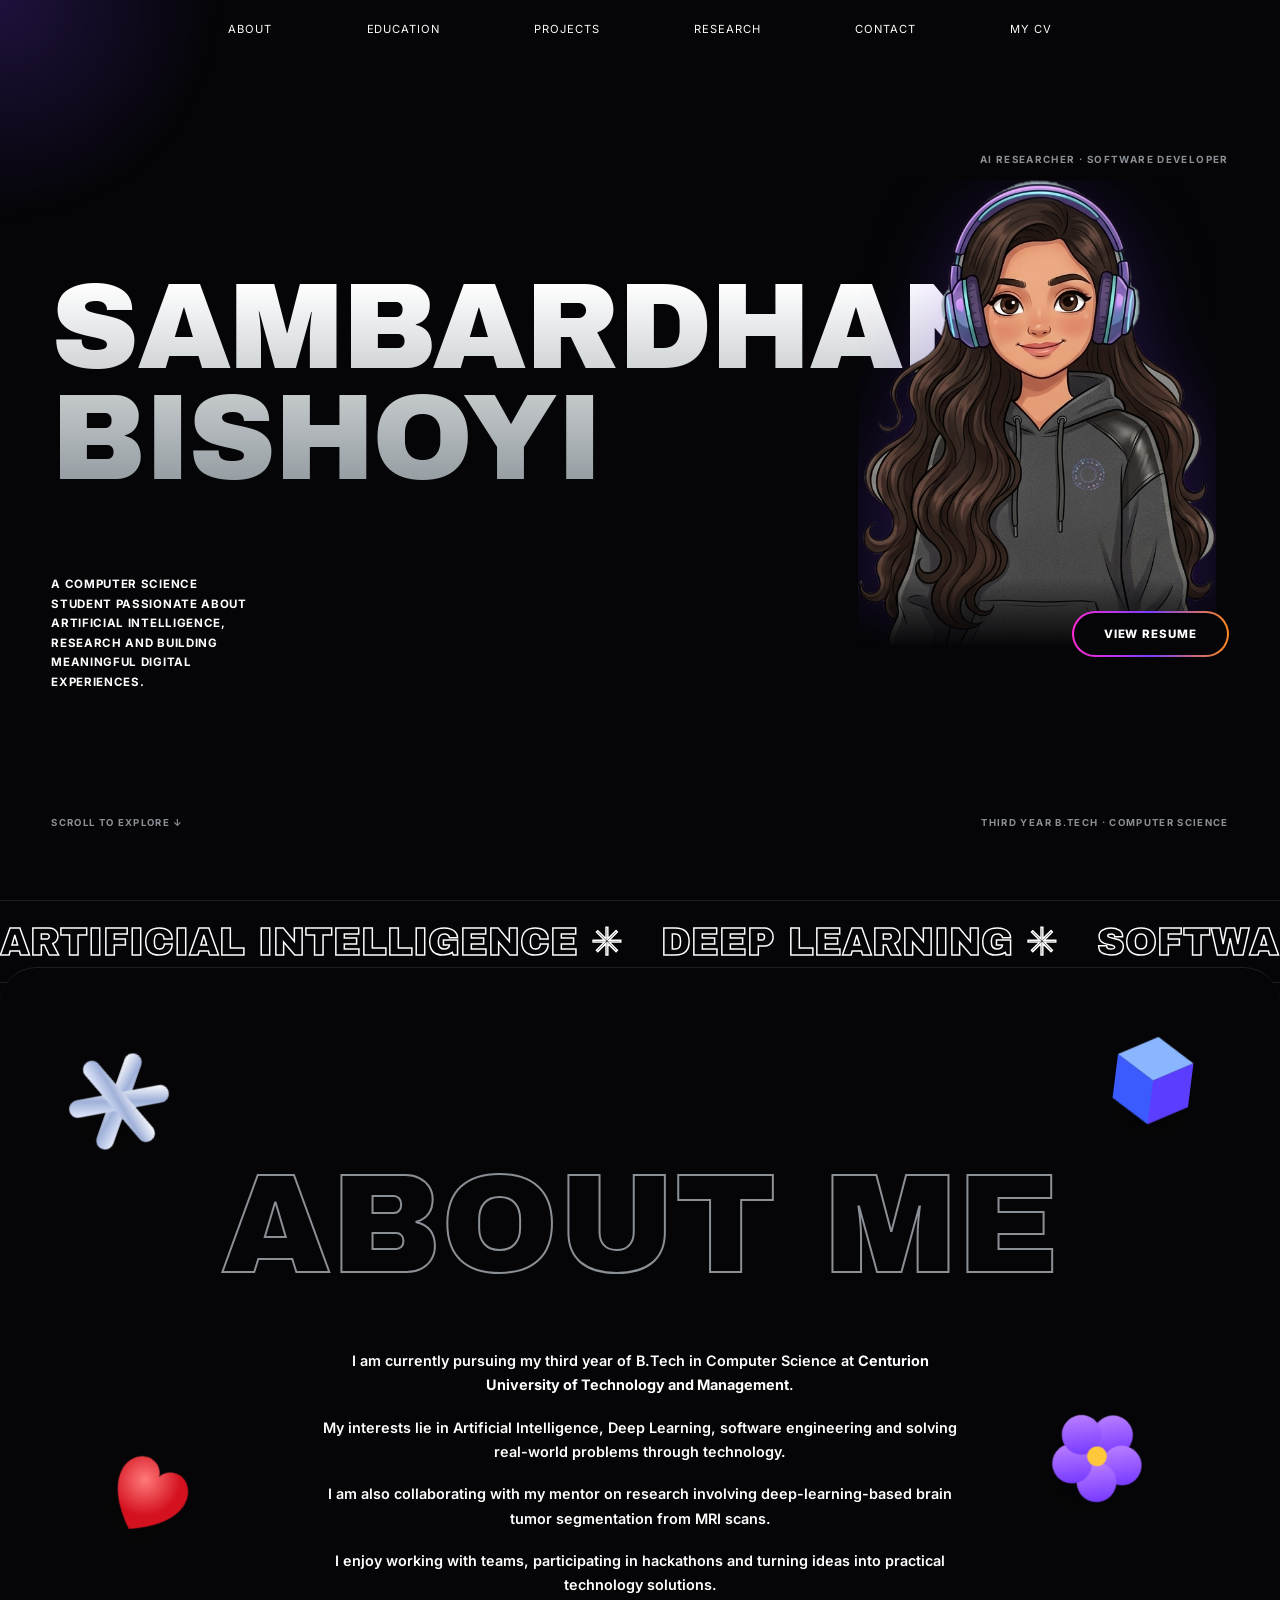
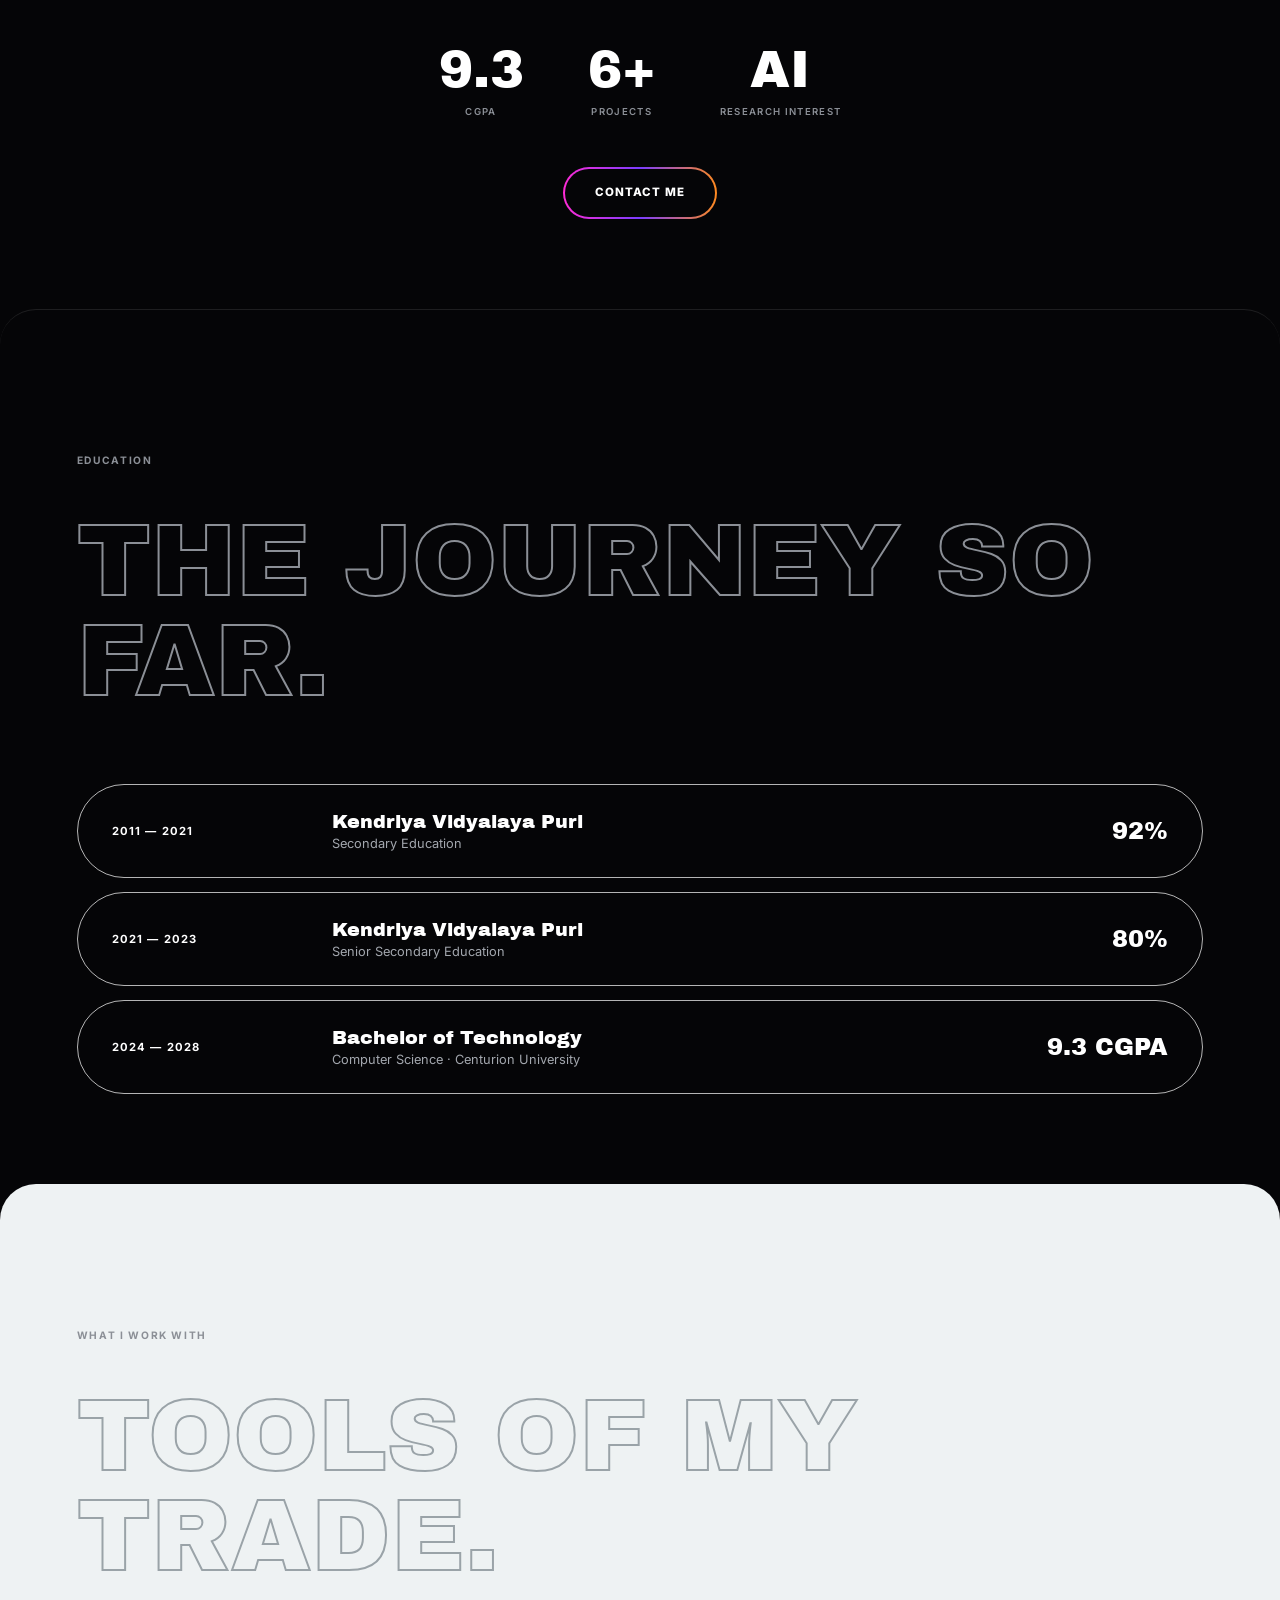
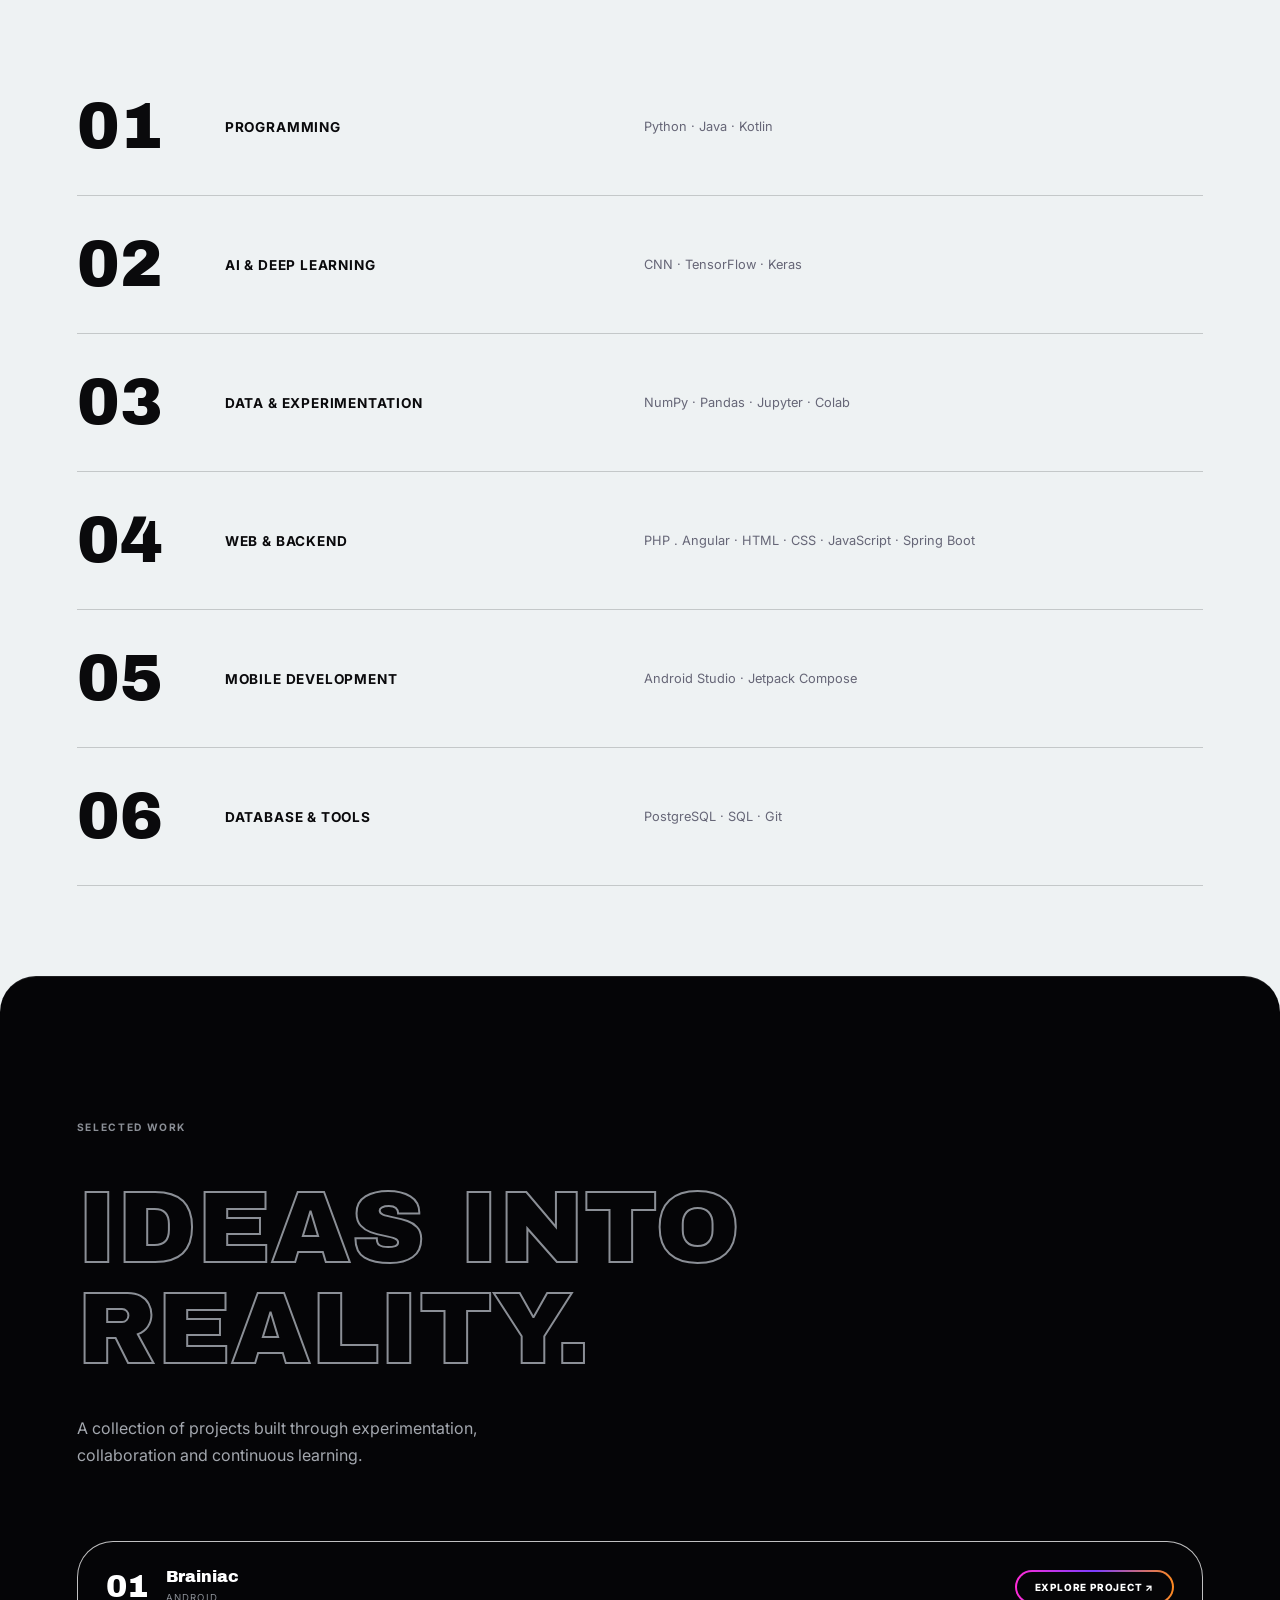
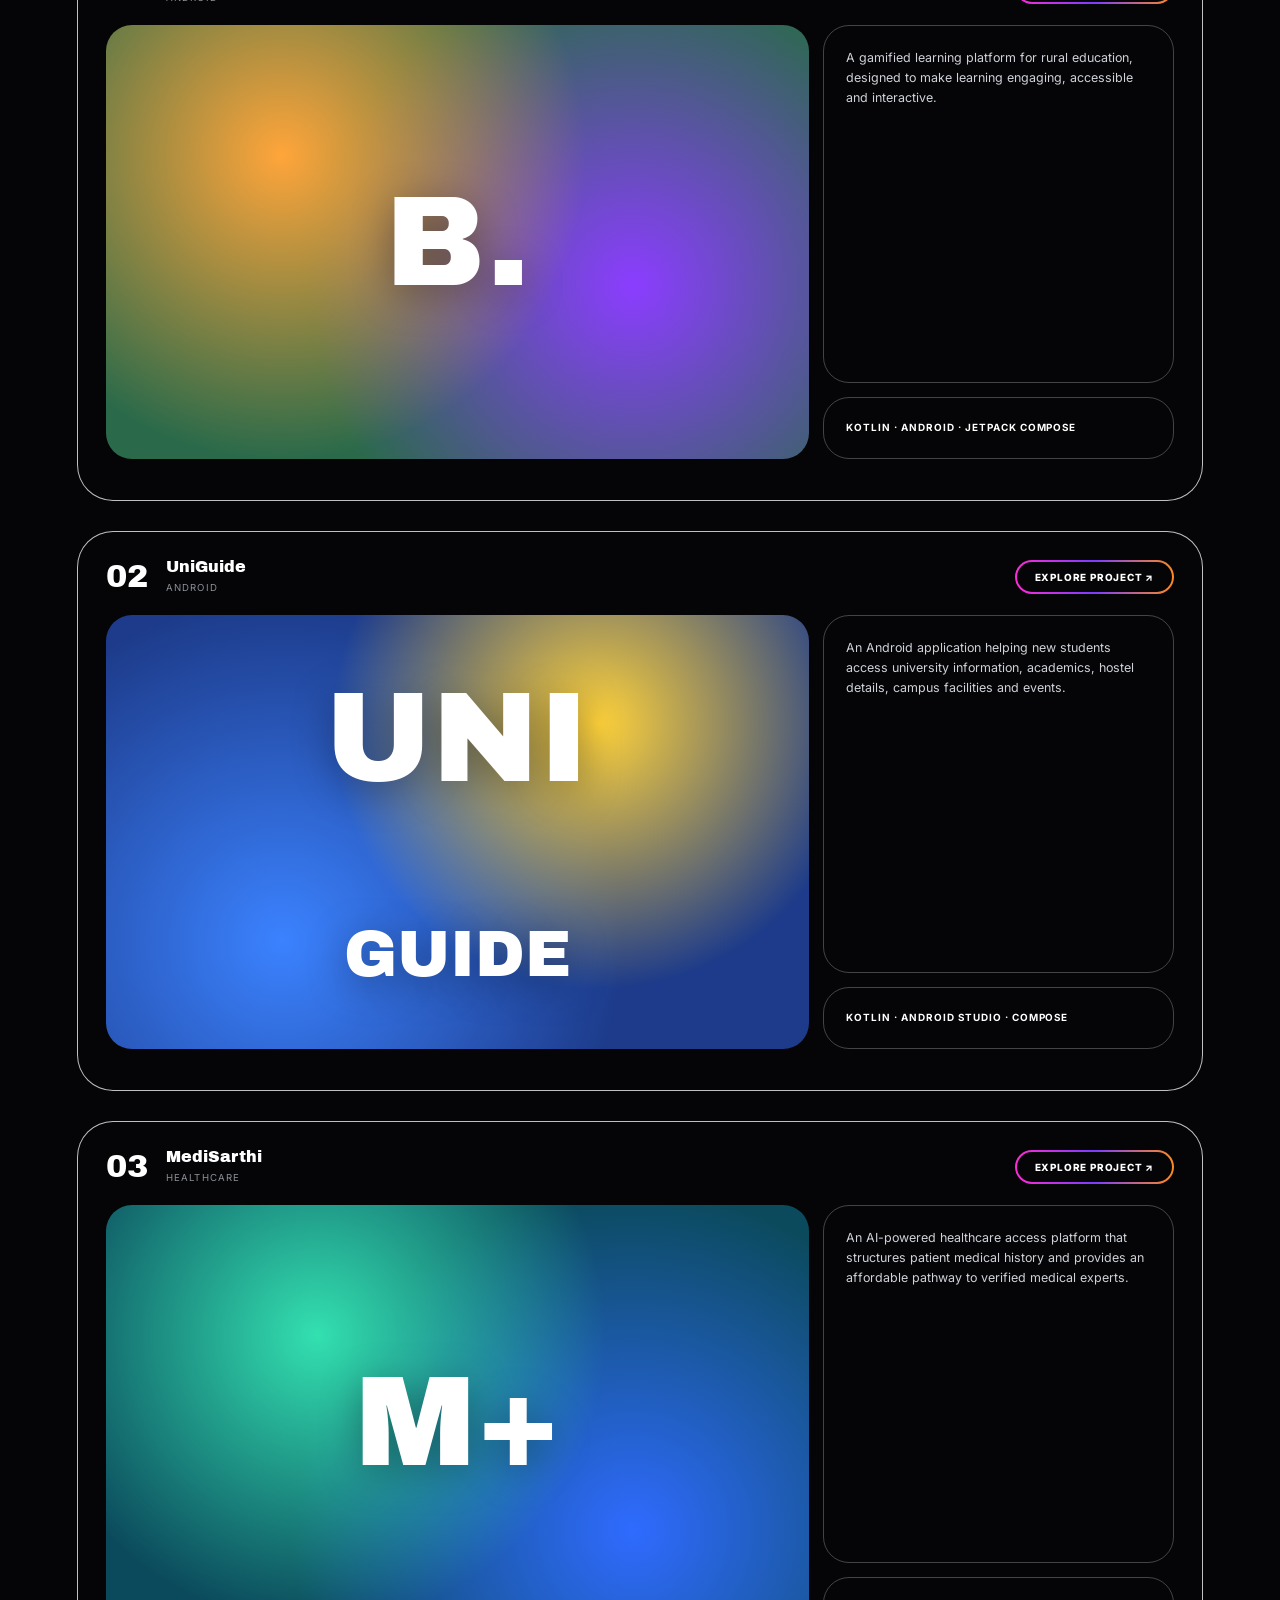
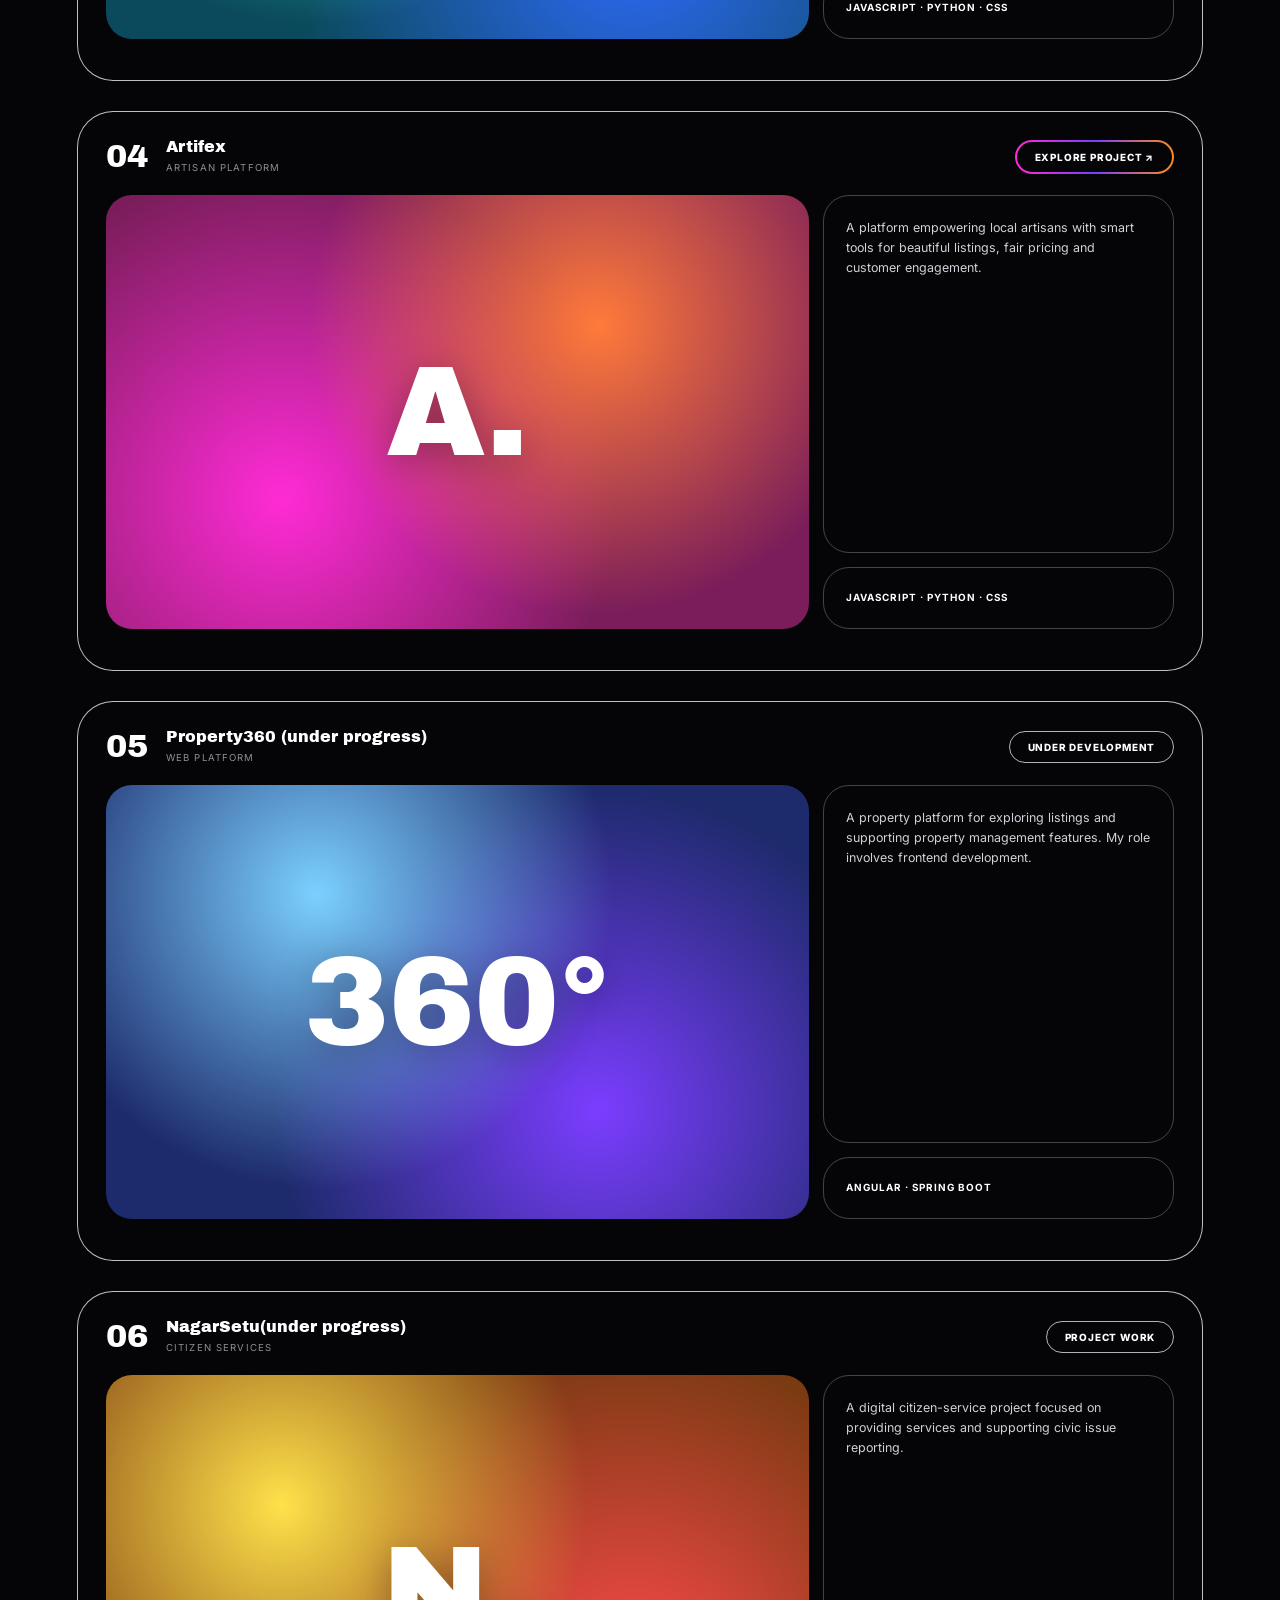
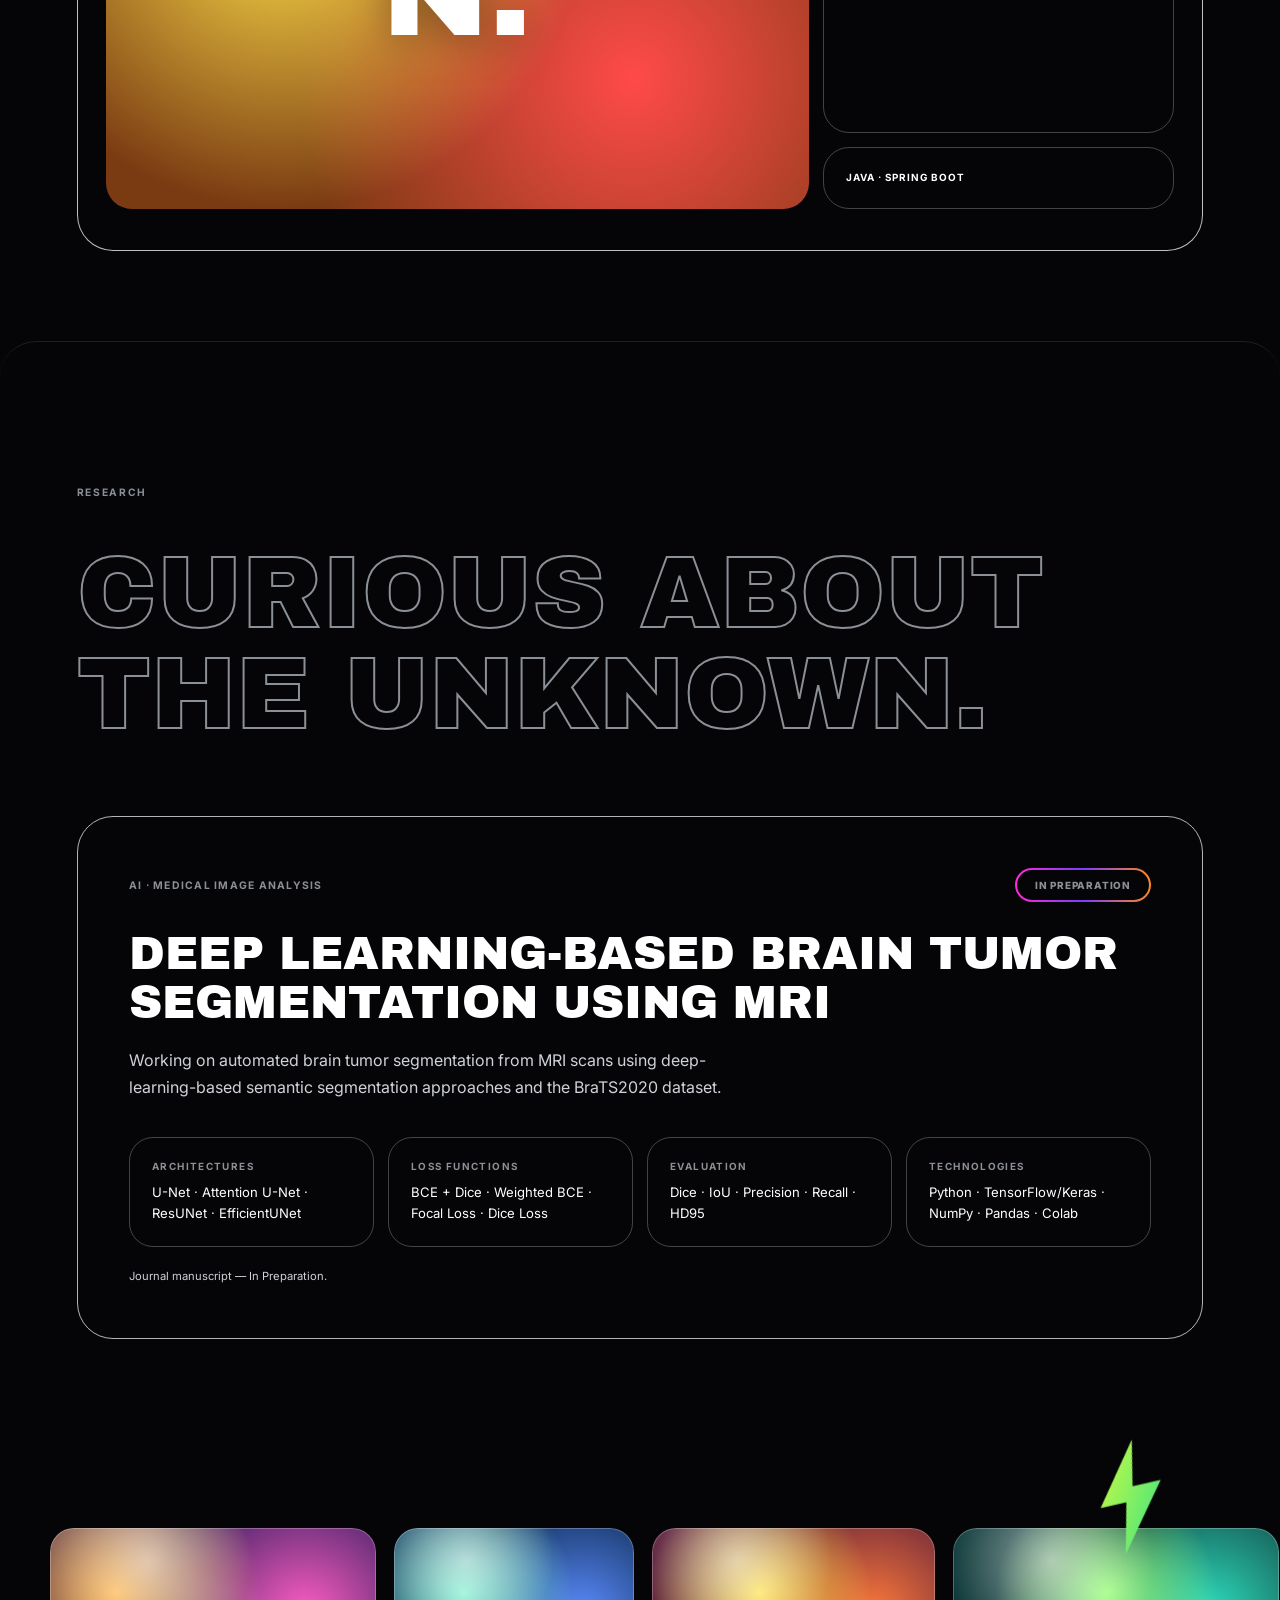
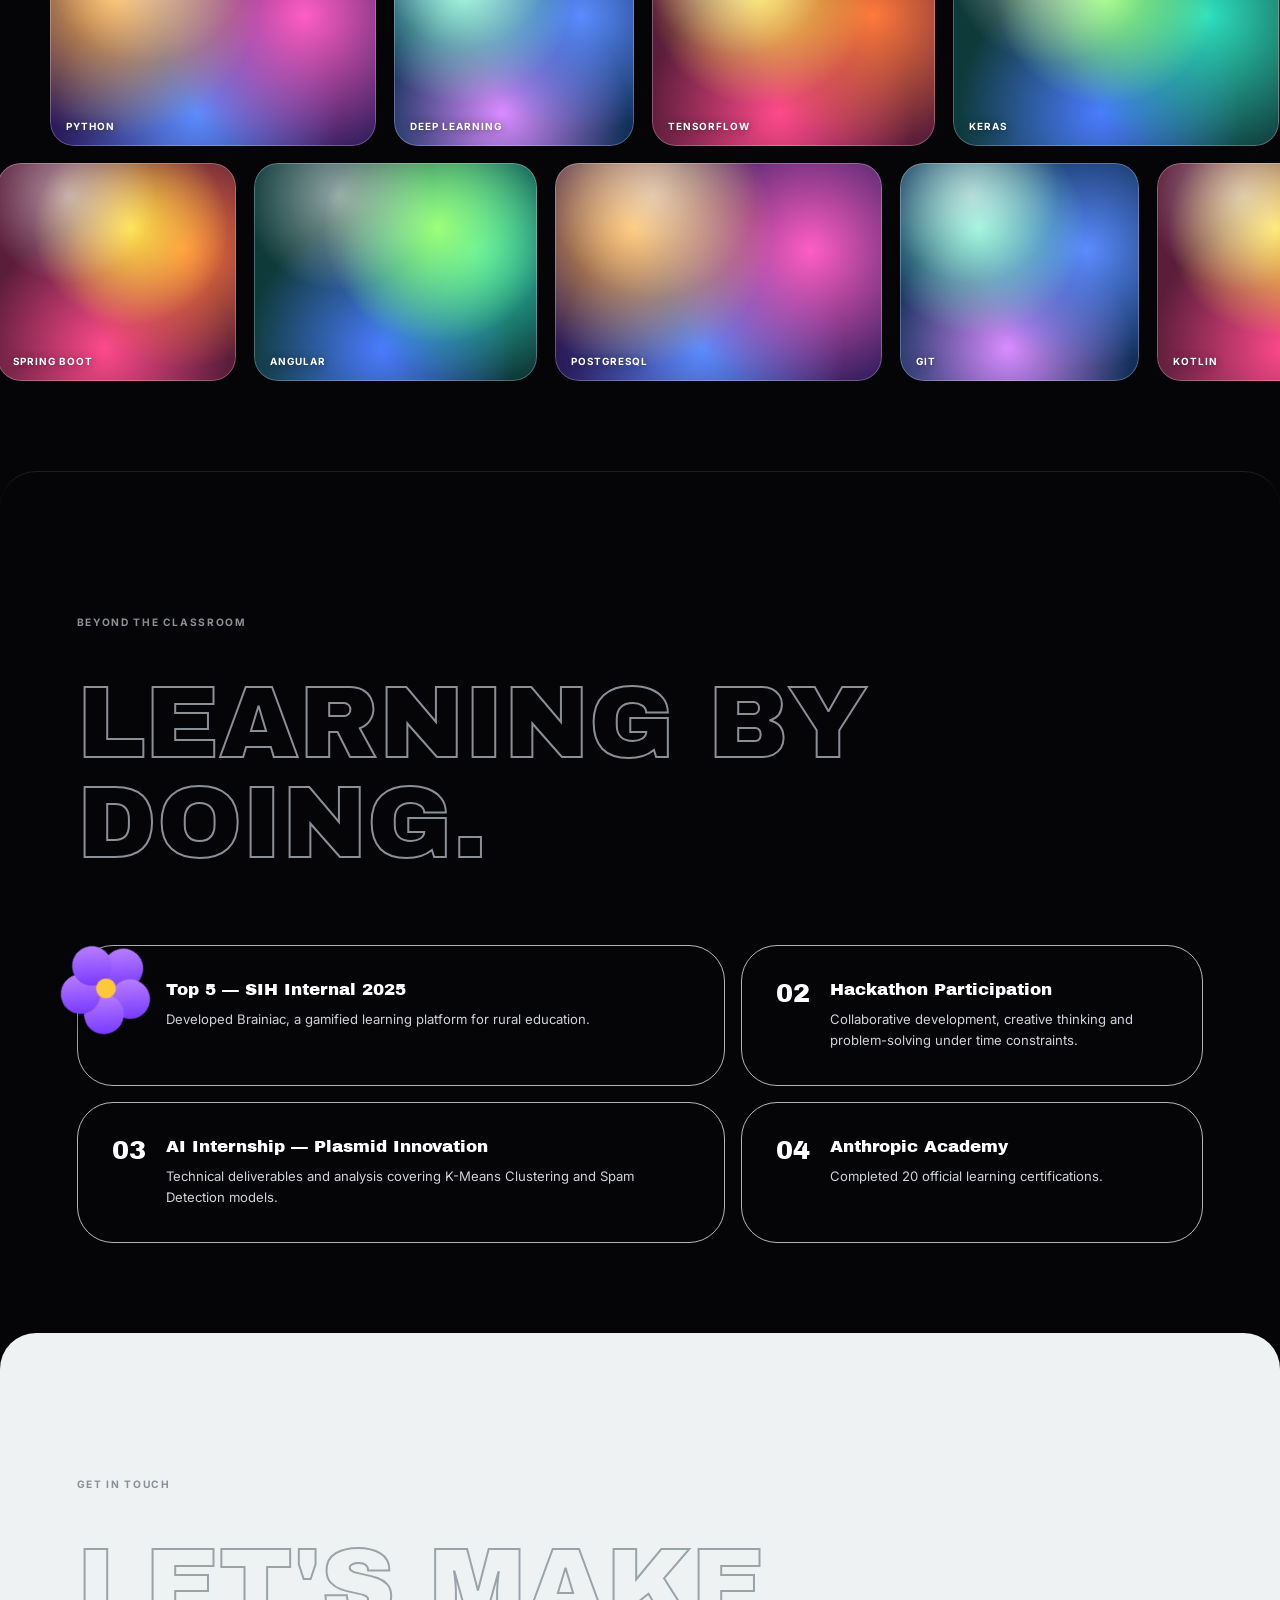
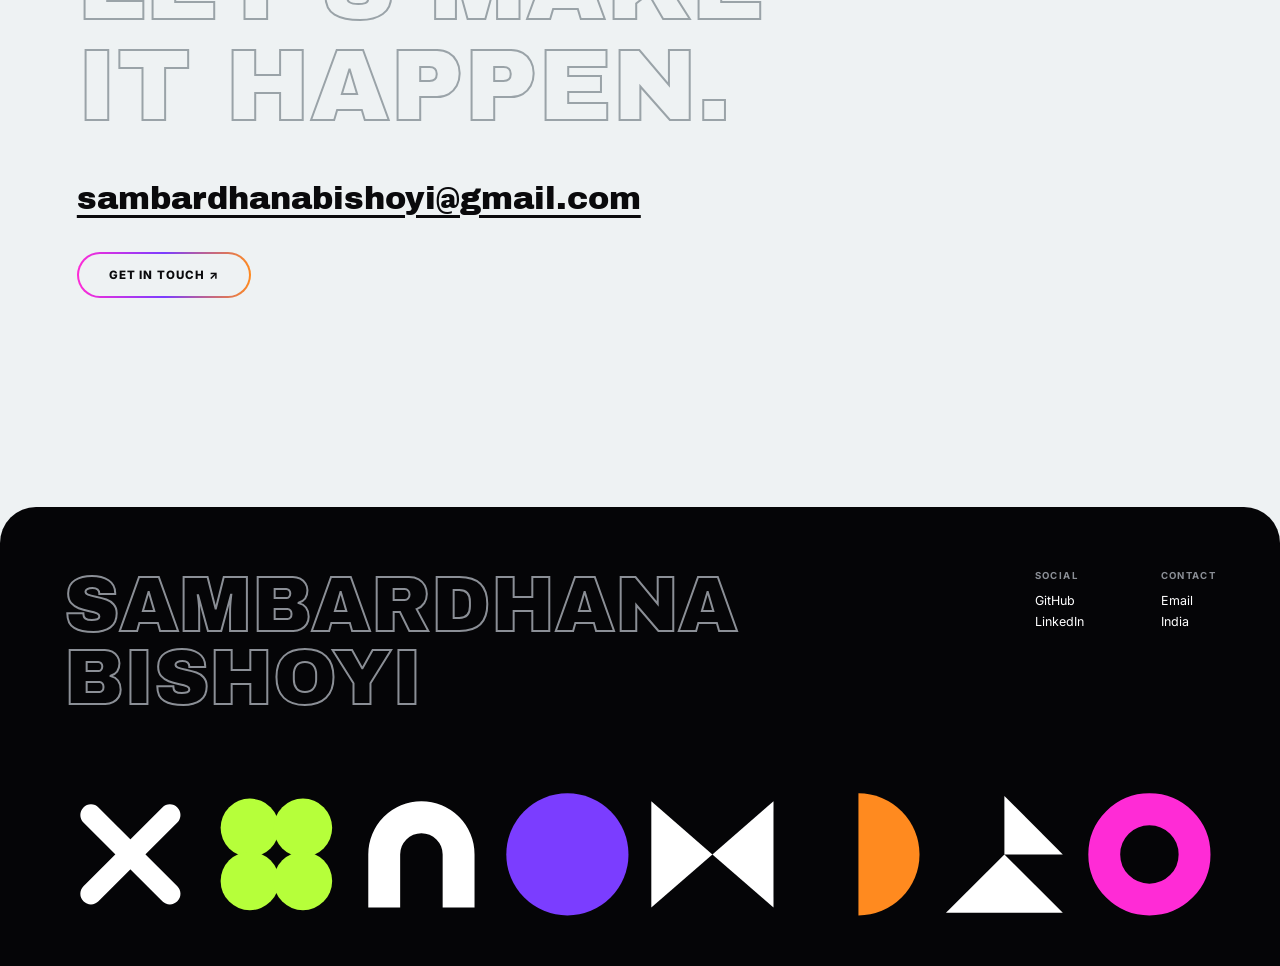
==== commit bf24bbdc: "updatees" ====
--- a/index.html
+++ b/index.html
@@ -63,7 +63,7 @@
   <svg class="shape" data-speed="-.2" style="right:6%;top:10%;width:100px" viewBox="-50 -50 100 100"><use href="#s-cube"/></svg>
   <svg class="shape" data-speed="-.08" style="right:10%;top:52%;width:110px" viewBox="-50 -50 100 100"><use href="#s-flower"/></svg>
   <svg class="shape" data-speed="-.16" style="left:8%;top:62%;width:90px" viewBox="-50 -50 100 100"><use href="#s-heart"/></svg>
-  <div class="section-index"> ABOUT ME</div>
+  <div class="section-index"> </div>
   <h2 class="huge-heading fx-fill">ABOUT ME</h2>
   <div class="about-copy">
     <p>I am currently pursuing my third year of B.Tech in Computer Science at <strong>Centurion University of Technology and Management</strong>.</p>
@@ -96,7 +96,7 @@
     <article class="skill-card rv"><span>01</span><h3>Programming</h3><p>Python · Java · Kotlin</p></article>
     <article class="skill-card rv"><span>02</span><h3>AI &amp; Deep Learning</h3><p>CNN · TensorFlow · Keras</p></article>
     <article class="skill-card rv"><span>03</span><h3>Data &amp; Experimentation</h3><p>NumPy · Pandas · Jupyter · Colab</p></article>
-    <article class="skill-card rv"><span>04</span><h3>Web &amp; Backend</h3><p>Angular · HTML · CSS · JavaScript · Spring Boot · PHP</p></article>
+    <article class="skill-card rv"><span>04</span><h3>Web &amp; Backend</h3><p> PHP . Angular · HTML · CSS · JavaScript · Spring Boot </p></article>
     <article class="skill-card rv"><span>05</span><h3>Mobile Development</h3><p>Android Studio · Jetpack Compose</p></article>
     <article class="skill-card rv"><span>06</span><h3>Database &amp; Tools</h3><p>PostgreSQL · SQL · Git</p></article>
   </div>
@@ -135,7 +135,7 @@
 </section>
 
 <section class="section dark research-section" id="research">
-  <div class="section-index">05 / RESEARCH</div>
+  <div class="section-index"> RESEARCH</div>
   <h2 class="section-title fx-fill">CURIOUS ABOUT THE UNKNOWN.</h2>
   <article class="research-feature rv">
     <div class="research-feature-top"><span>AI · MEDICAL IMAGE ANALYSIS</span><span class="pill sm status">IN PREPARATION</span></div>
